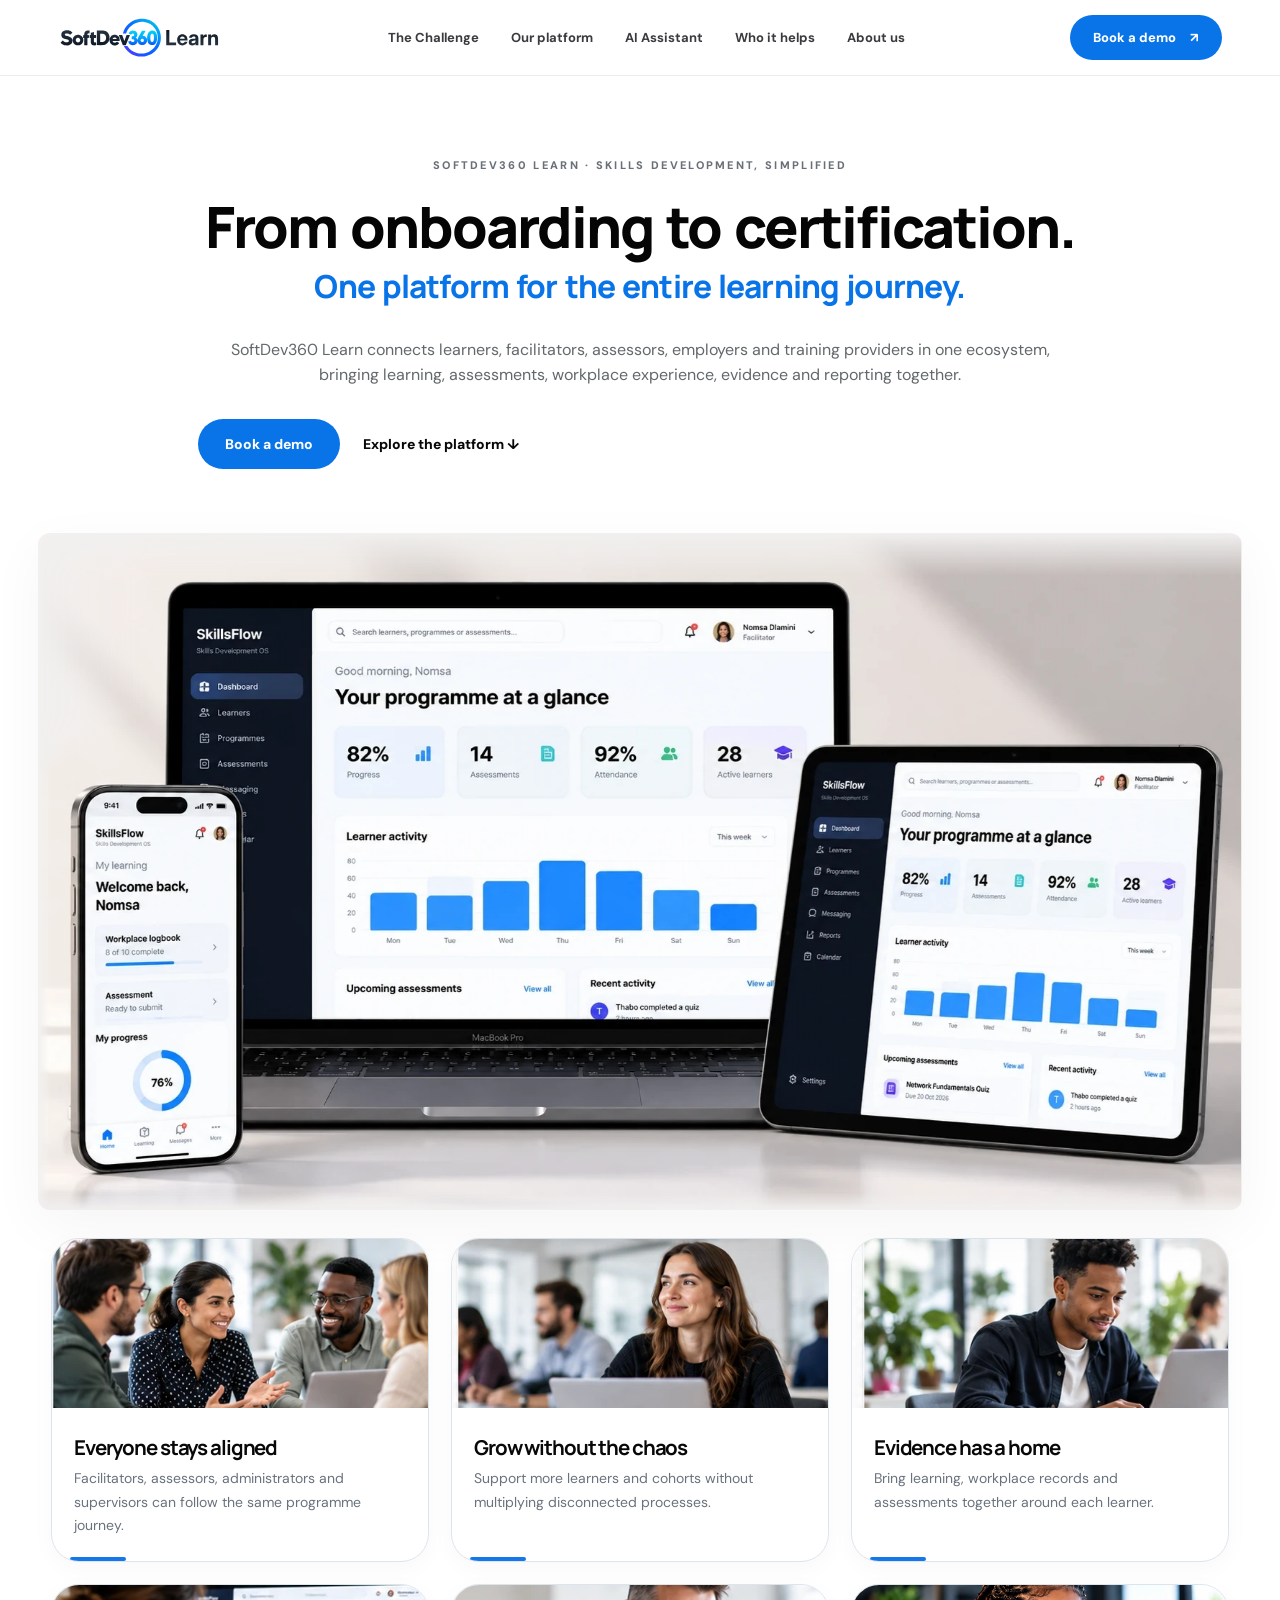
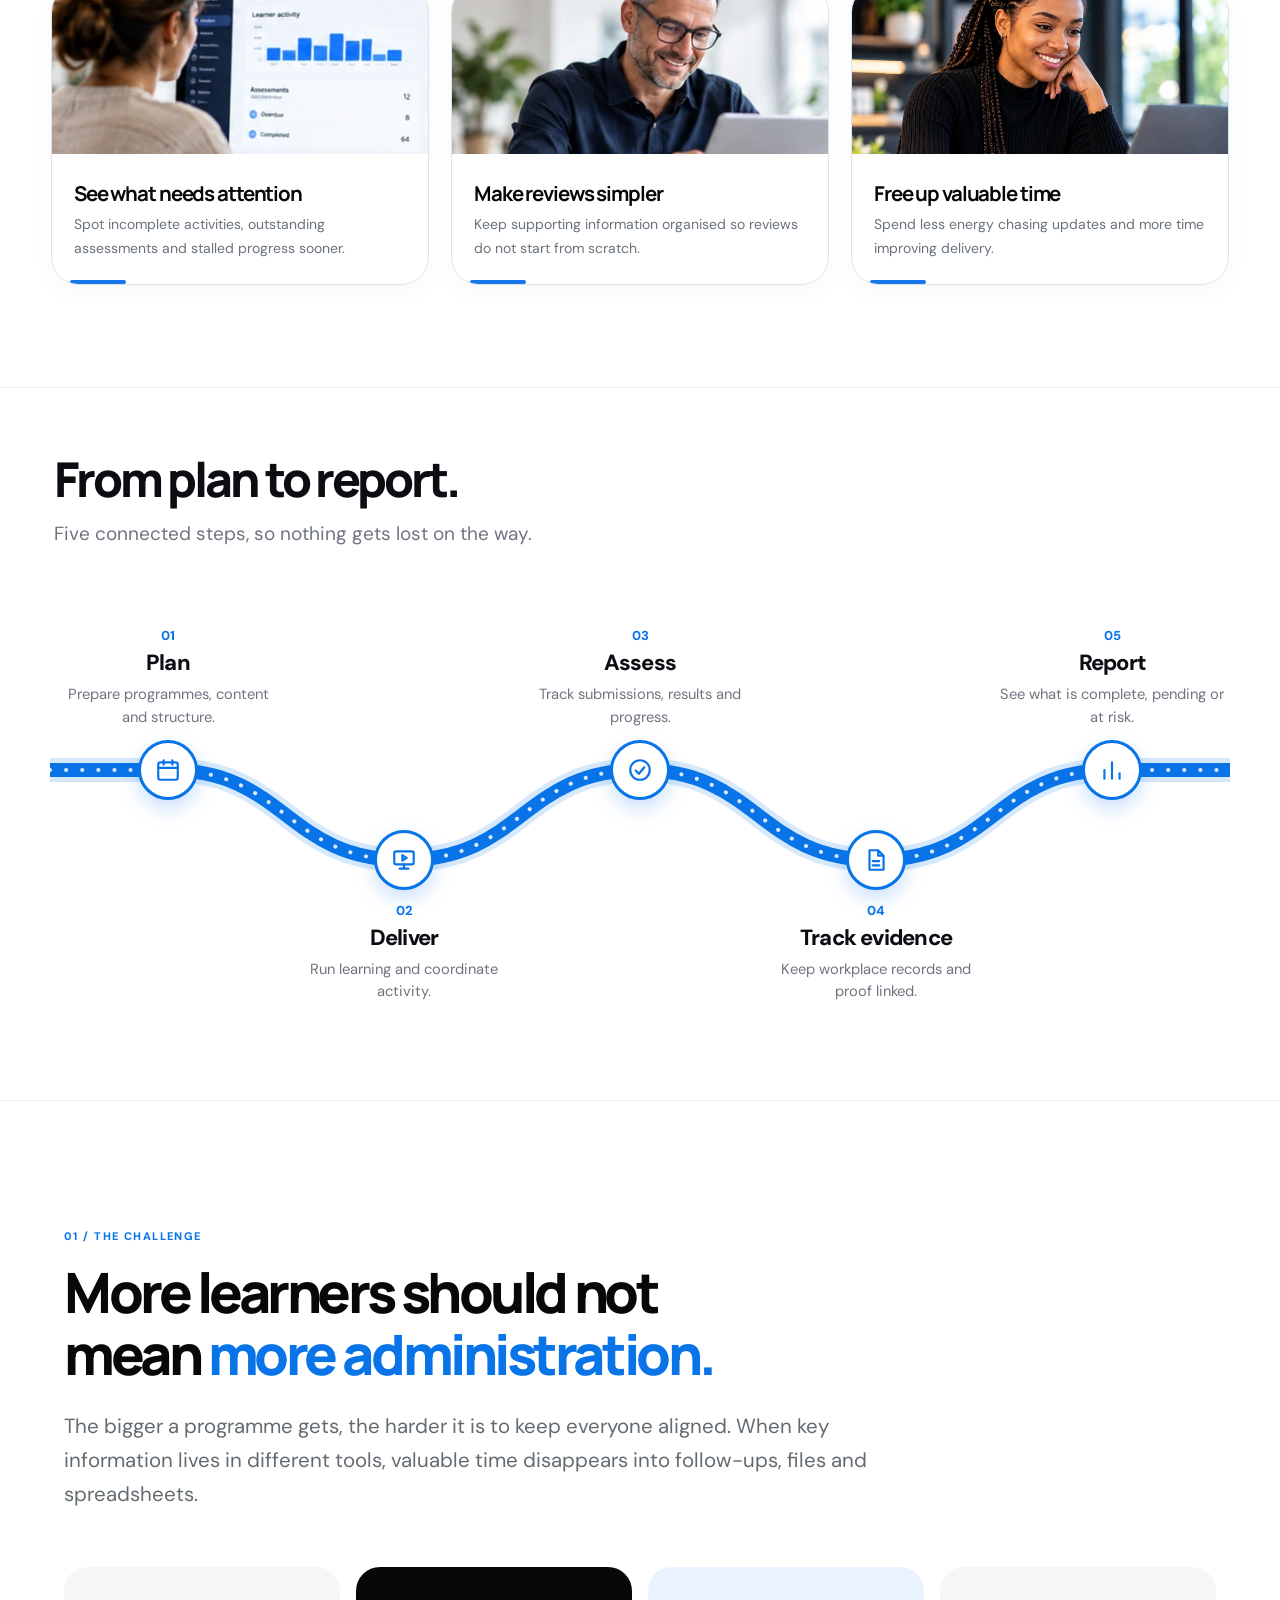
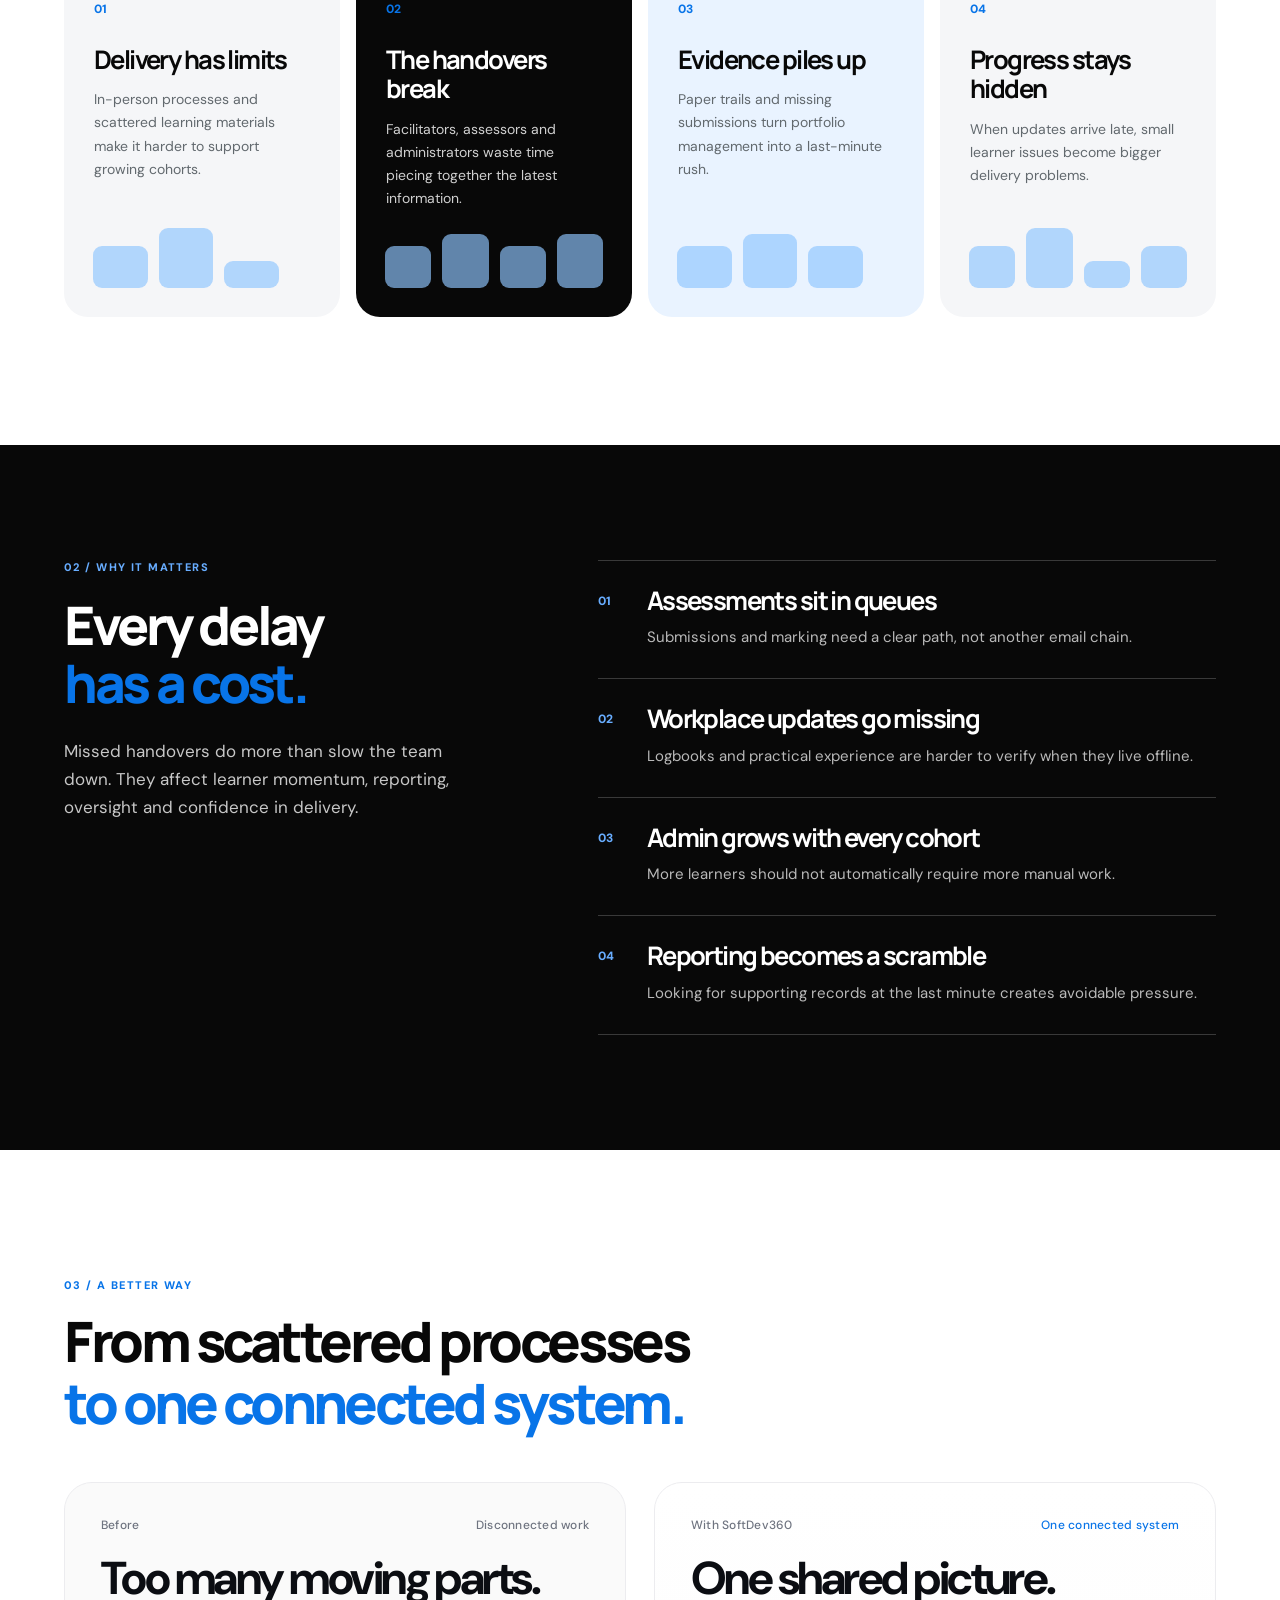
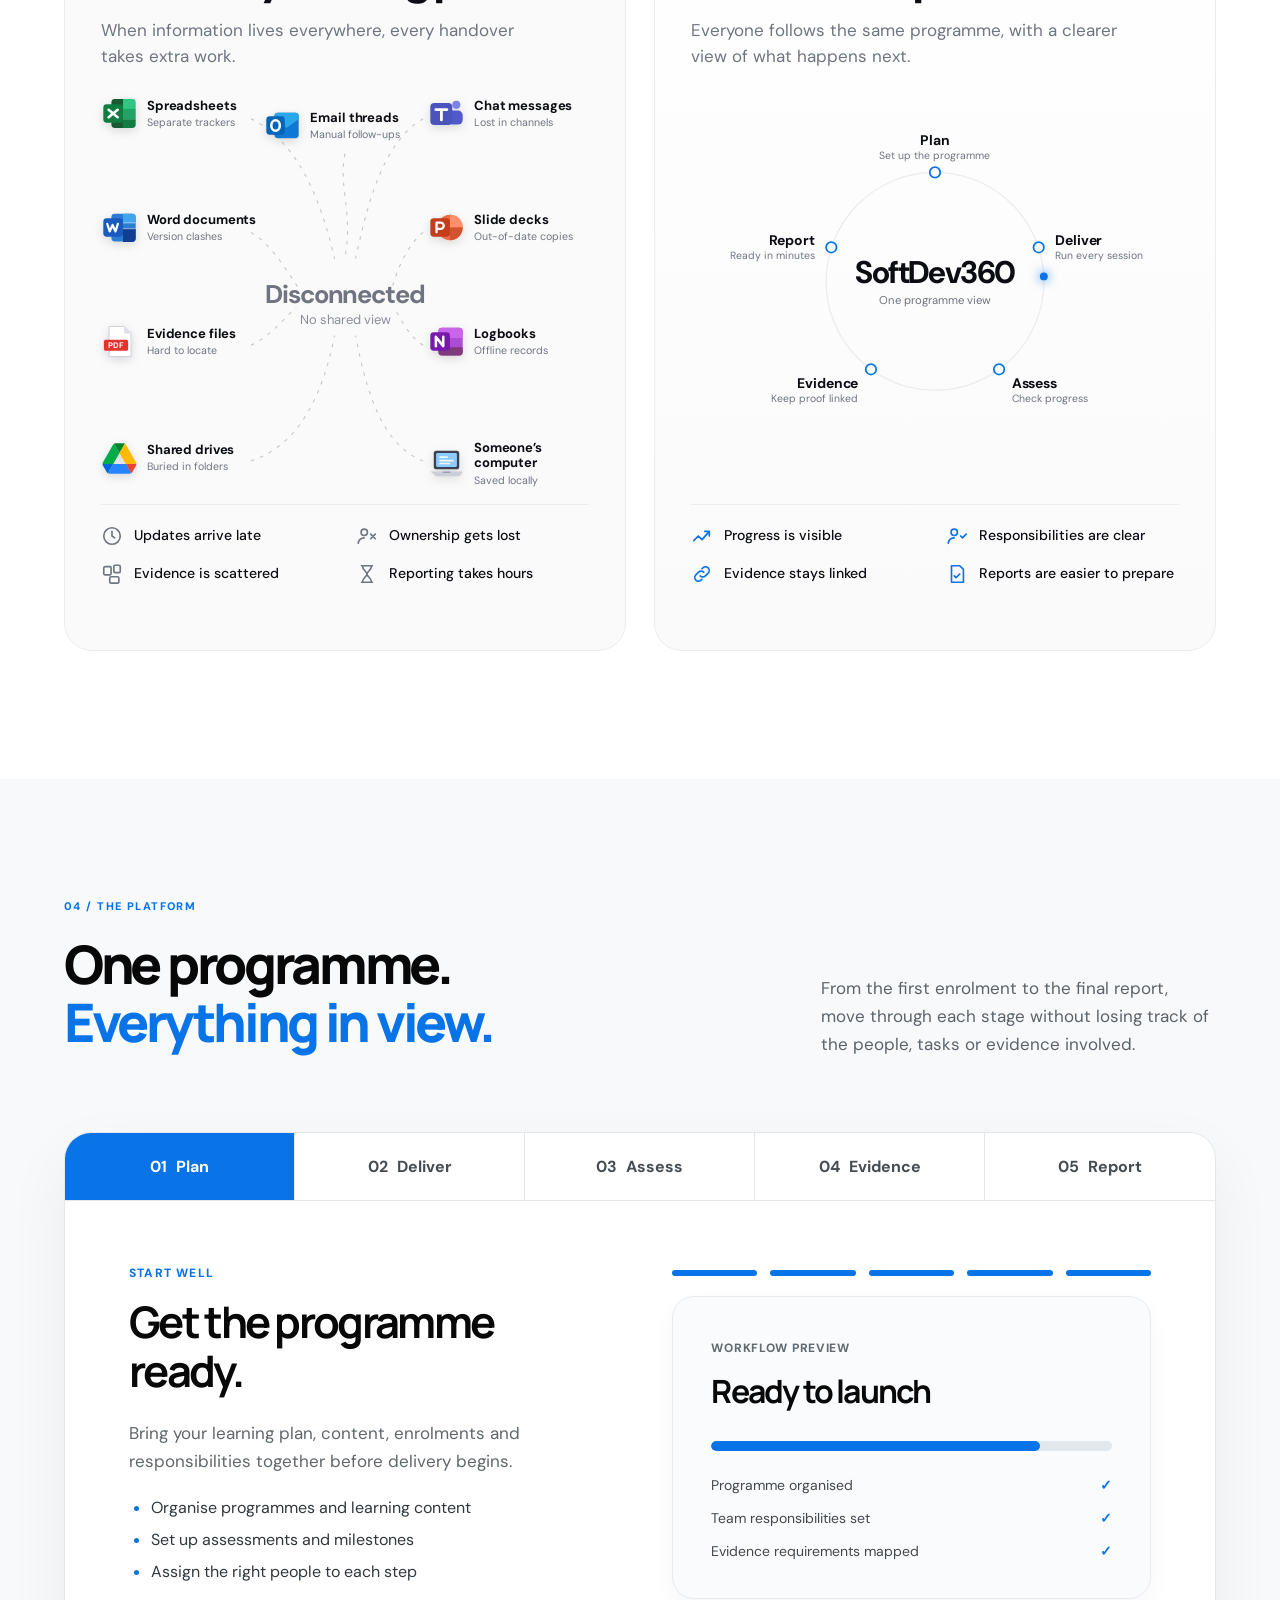
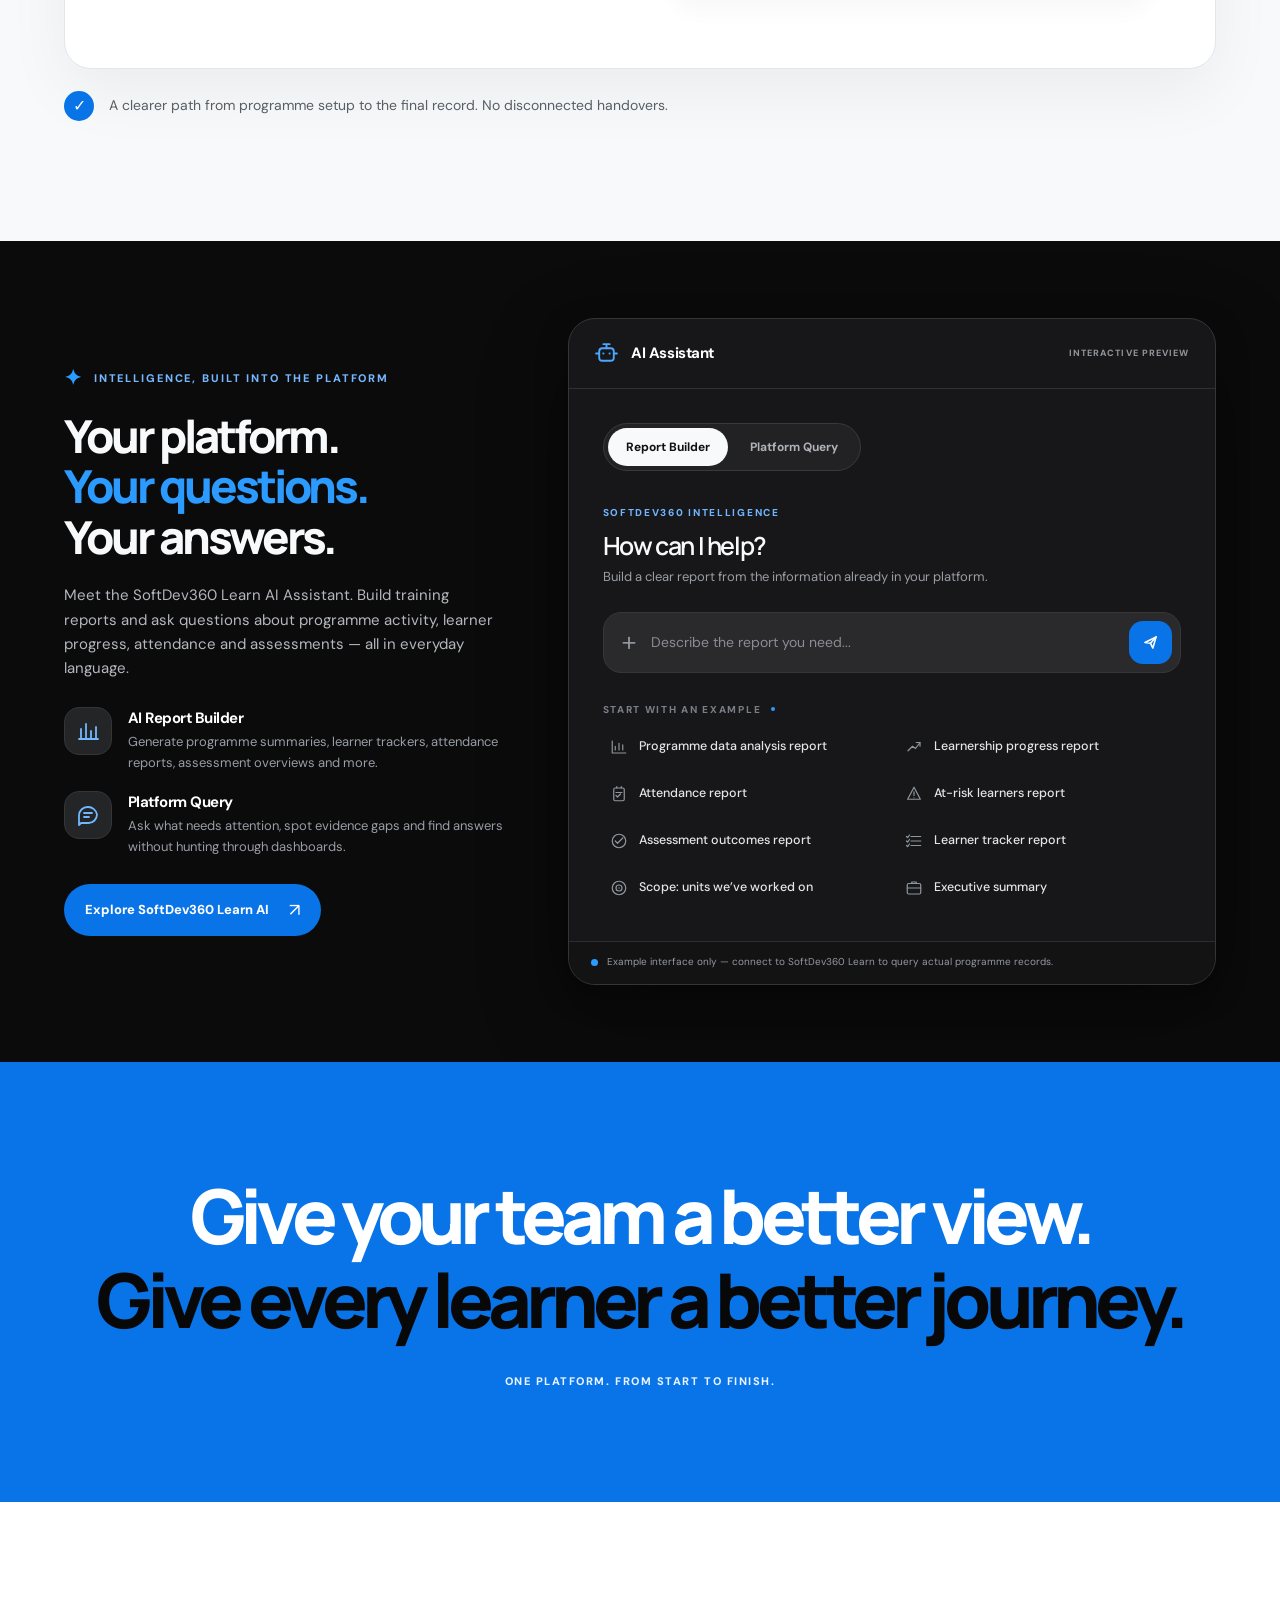
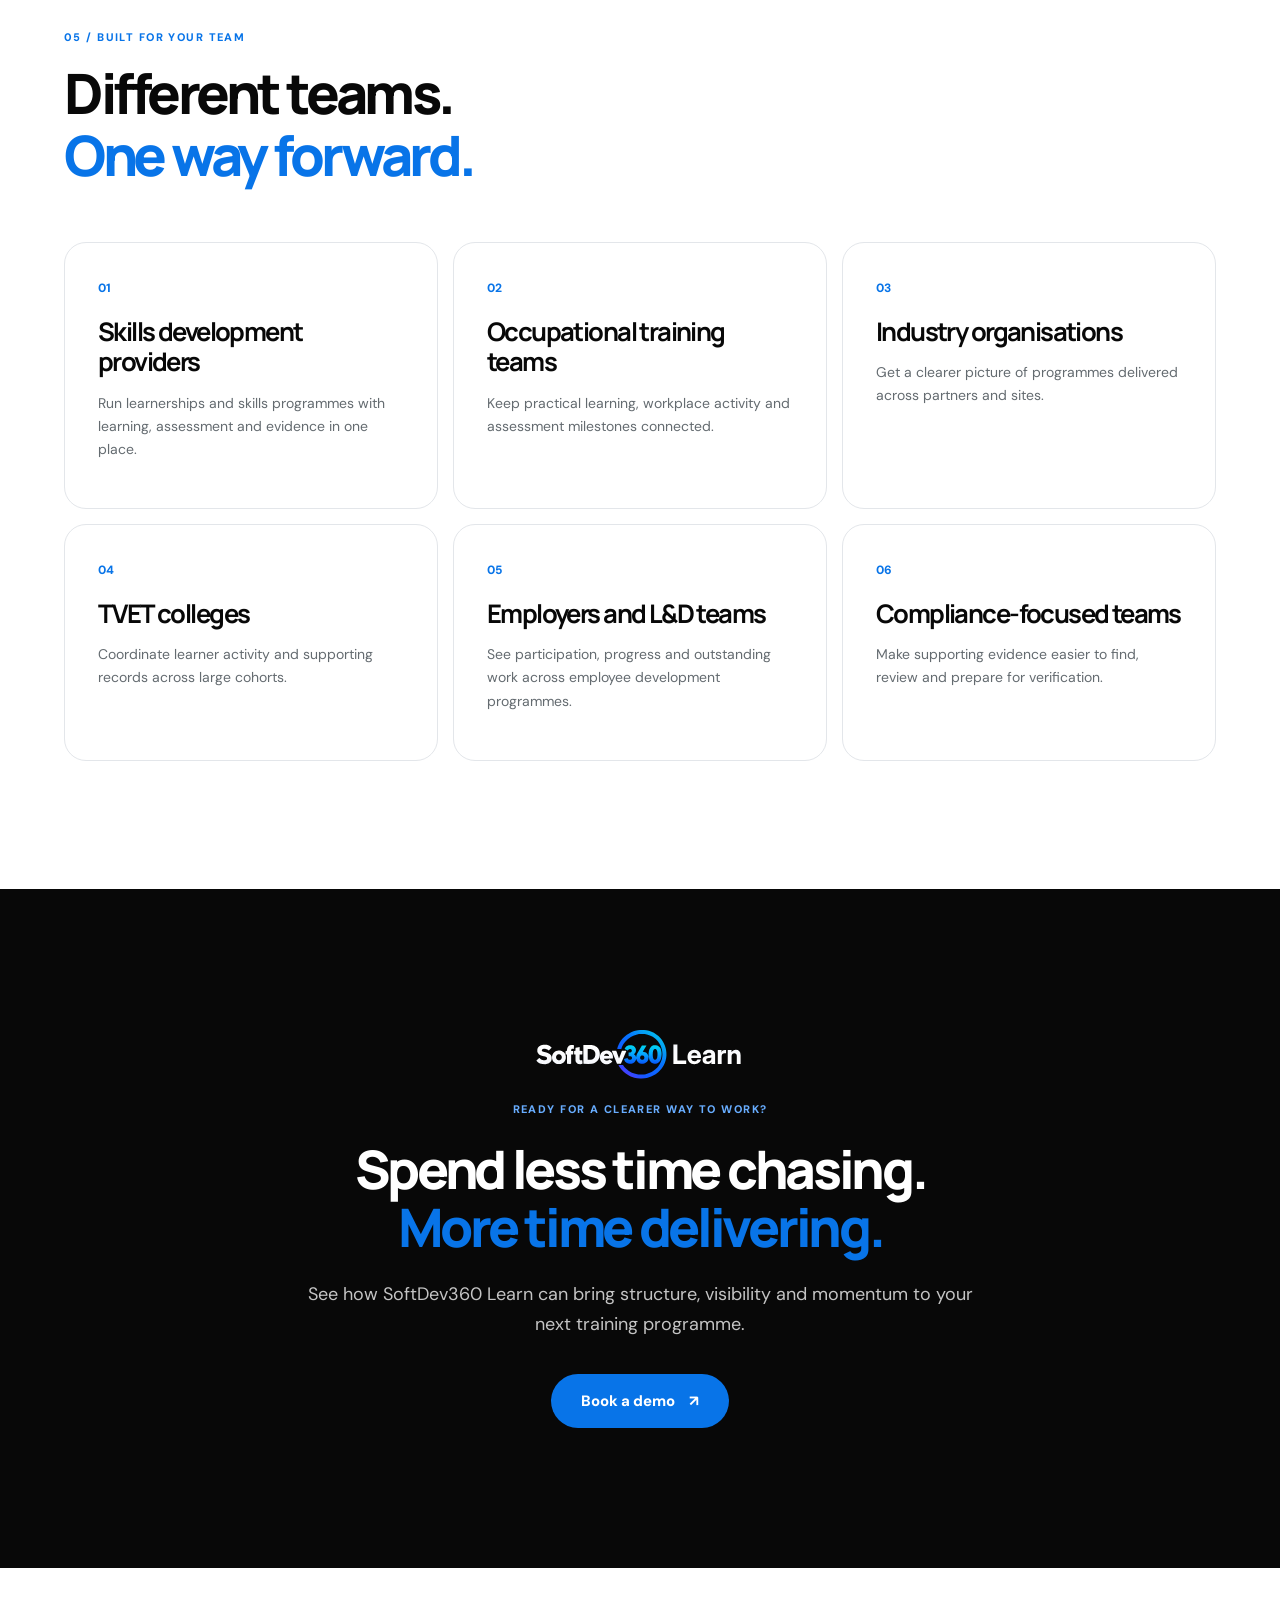
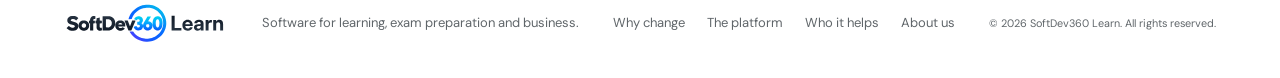
==== index.html @ 5d131e93 "Initial website" ====
<!DOCTYPE html>

<html lang="en">
<head>
<meta charset="utf-8"/>
<meta content="width=device-width,initial-scale=1" name="viewport"/>
<meta content="#ffffff" name="theme-color"/>
<meta content="From onboarding to certification: SoftDev360 Learn connects the entire learning journey, including learning, assessments, workplace experience, evidence and reporting." name="description"/>
<title>SoftDev360 Learn — From onboarding to certification</title>
<link href="https://fonts.googleapis.com" rel="preconnect"/>
<link crossorigin="" href="https://fonts.gstatic.com" rel="preconnect"/>
<link href="https://fonts.googleapis.com/css2?family=DM+Sans:wght@400;500;600;700&amp;family=Manrope:wght@400;500;600;700;800&amp;display=swap" rel="stylesheet"/>
<link href="styles.css" rel="stylesheet"/>
<link as="image" href="assets/skillsflow-devices.webp" rel="preload"/><link href="assets/favicon.svg" rel="icon" type="image/svg+xml"/></head>
<body>
<header class="topbar">
<a aria-label="SoftDev360 Learn home" class="brand brand-logo-link" href="#top"><img alt="SoftDev360 Learn" class="brand-logo-image" decoding="async" height="376" loading="eager" src="assets/softdev360-light.svg" width="1022"/></a>
<nav aria-label="Primary navigation">
<a href="#reality">The Challenge </a><a href="#workflow">Our platform</a><a href="#ai">AI Assistant</a><a href="#ecosystem">Who it helps</a>
<a href="about.html">About us</a></nav>
<a class="nav-cta" href="#demo">Book a demo <span>↗</span></a>
<button aria-expanded="false" aria-label="Open menu" class="menu"><span></span><span></span></button>
</header>
<main id="top">
<section aria-label="SoftDev360 showcase: product introduction and device previews" class="hero"><div class="hero-content"><div class="eyebrow reveal">SOFTDEV360 LEARN · SKILLS DEVELOPMENT, SIMPLIFIED</div><h1 class="reveal"><span class="hero-heading-line hero-heading-first">From onboarding to certification.</span><span class="hero-heading-line hero-heading-second">One platform for the entire learning journey.</span></h1><p class="hero-copy reveal">SoftDev360 Learn connects learners, facilitators, assessors, employers and training providers in one ecosystem, bringing learning, assessments, workplace experience, evidence and reporting together.</p><div class="hero-actions reveal"><a class="button dark" href="#demo">Book a demo</a><a class="text-link" href="#workflow">Explore the platform ↓</a></div></div>
<div aria-label="SoftDev360 on realistic laptop, tablet and smartphone" class="product-stage reveal">
<img alt="SoftDev360 dashboards shown on a MacBook-style laptop, smartphone and tablet, arranged together against a light studio background" decoding="async" fetchpriority="high" height="928" loading="eager" src="assets/skillsflow-devices.webp" width="1648"/>
</div>
</section><section aria-label="Six reasons teams choose SoftDev360" class="outcomes" id="outcomes">
<div class="outcomes-head visually-hidden"><div class="section-label light">06  /  WHAT CHANGES</div><h2>Clarity for the team.<br/><em>Momentum for learners.</em></h2><p class="outcomes-subhead">A smoother way to deliver training, with fewer gaps and a clearer view of what matters.</p></div>
<div class="outcome-grid">
<article class="outcome-card reveal" style="--stagger:0ms"><div class="outcome-media"><img alt="Training team members in discussion around a table" decoding="async" loading="lazy" src="assets/outcomes/outcome-1.webp"/></div><div class="outcome-body"><h3>Everyone stays aligned</h3><p>Facilitators, assessors, administrators and supervisors can follow the same programme journey.</p></div></article>
<article class="outcome-card reveal" style="--stagger:95ms"><div class="outcome-media"><img alt="Professional woman working with a laptop in a collaborative office" decoding="async" loading="lazy" src="assets/outcomes/outcome-2.webp"/></div><div class="outcome-body"><h3>Grow without the chaos</h3><p>Support more learners and cohorts without multiplying disconnected processes.</p></div></article>
<article class="outcome-card reveal" style="--stagger:190ms"><div class="outcome-media"><img alt="Young professional working on a laptop in a bright workspace" decoding="async" loading="lazy" src="assets/outcomes/outcome-3.webp"/></div><div class="outcome-body"><h3>Evidence has a home</h3><p>Bring learning, workplace records and assessments together around each learner.</p></div></article>
<article class="outcome-card reveal" style="--stagger:0ms"><div class="outcome-media"><img alt="Person reviewing a learner activity dashboard on a large screen" decoding="async" loading="lazy" src="assets/outcomes/outcome-4.webp"/></div><div class="outcome-body"><h3>See what needs attention</h3><p>Spot incomplete activities, outstanding assessments and stalled progress sooner.</p></div></article>
<article class="outcome-card reveal" style="--stagger:95ms"><div class="outcome-media"><img alt="Professional reviewing information on a tablet device" decoding="async" loading="lazy" src="assets/outcomes/outcome-5.webp"/></div><div class="outcome-body"><h3>Make reviews simpler</h3><p>Keep supporting information organised so reviews do not start from scratch.</p></div></article>
<article class="outcome-card reveal" style="--stagger:190ms"><div class="outcome-media"><img alt="Smiling professional working with a laptop in a modern office" decoding="async" loading="lazy" src="assets/outcomes/outcome-6.webp"/></div><div class="outcome-body"><h3>Free up valuable time</h3><p>Spend less energy chasing updates and more time improving delivery.</p></div></article>
</div>
</section>
<section aria-labelledby="sfpipe-heading" class="sfpipe-section" id="flow"><div class="sfpipe-intro"><h2 id="sfpipe-heading">From plan to report.</h2><p class="sfpipe-lede">Five connected steps, so nothing gets lost on the way.</p><p aria-hidden="true" class="sfpipe-mobile-hint">Swipe across to see all five steps  →</p></div><div aria-label="Five-stage connected SoftDev360 workflow. Scroll horizontally to view all steps on narrow screens." class="sfpipe-scroll" role="region" tabindex="0"><div class="sfpipe-track"><svg aria-hidden="true" class="sfpipe-pipe" preserveaspectratio="none" viewbox="0 0 1000 460"><path class="sfpipe-edge" d="M0 185H100C200 185 200 275 300 275C400 275 400 185 500 185C600 185 600 275 700 275C800 275 800 185 900 185H1000"></path><path class="sfpipe-base" d="M0 185H100C200 185 200 275 300 275C400 275 400 185 500 185C600 185 600 275 700 275C800 275 800 185 900 185H1000"></path><path class="sfpipe-flow" d="M0 185H100C200 185 200 275 300 275C400 275 400 185 500 185C600 185 600 275 700 275C800 275 800 185 900 185H1000"></path></svg><div class="sfpipe-st up" style="--x:10%;--d:.4s"><div aria-hidden="true" class="sfpipe-pn"><svg fill="none" stroke="currentColor" stroke-linecap="round" stroke-linejoin="round" stroke-width="2" viewbox="0 0 24 24"><rect height="16" rx="2" width="18" x="3" y="5"></rect><path d="M3 10h18M8 3v4M16 3v4"></path></svg></div><div class="sfpipe-tx"><small>01</small><b>Plan</b><p>Prepare programmes, content and structure.</p></div></div><div class="sfpipe-st down" style="--x:30%;--d:.85s"><div aria-hidden="true" class="sfpipe-pn"><svg fill="none" stroke="currentColor" stroke-linecap="round" stroke-linejoin="round" stroke-width="2" viewbox="0 0 24 24"><rect height="12" rx="2" width="18" x="3" y="4"></rect><path d="M12 16v4M8 20h8M10.5 7.5l4 2.5-4 2.5z"></path></svg></div><div class="sfpipe-tx"><small>02</small><b>Deliver</b><p>Run learning and coordinate activity.</p></div></div><div class="sfpipe-st up" style="--x:50%;--d:1.2s"><div aria-hidden="true" class="sfpipe-pn"><svg fill="none" stroke="currentColor" stroke-linecap="round" stroke-linejoin="round" stroke-width="2" viewbox="0 0 24 24"><circle cx="12" cy="12" r="9"></circle><path d="M8 12.5l3 3 5-6"></path></svg></div><div class="sfpipe-tx"><small>03</small><b>Assess</b><p>Track submissions, results and progress.</p></div></div><div class="sfpipe-st down" style="--x:70%;--d:1.65s"><div aria-hidden="true" class="sfpipe-pn"><svg fill="none" stroke="currentColor" stroke-linecap="round" stroke-linejoin="round" stroke-width="2" viewbox="0 0 24 24"><path d="M6 3h8l5 5v13H6zM14 3v5h5M9 13h6M9 17h6"></path></svg></div><div class="sfpipe-tx"><small>04</small><b>Track evidence</b><p>Keep workplace records and proof linked.</p></div></div><div class="sfpipe-st up" style="--x:90%;--d:2.1s"><div aria-hidden="true" class="sfpipe-pn"><svg fill="none" stroke="currentColor" stroke-linecap="round" stroke-linejoin="round" stroke-width="2" viewbox="0 0 24 24"><path d="M5 20v-8M12 20V5M19 20v-5"></path></svg></div><div class="sfpipe-tx"><small>05</small><b>Report</b><p>See what is complete, pending or at risk.</p></div></div></div></div></section>
<section class="section intro" id="reality">
<div class="section-label reveal">01  /  THE CHALLENGE</div>
<h2 class="display reveal">More learners should not mean <em>more administration.</em></h2>
<p class="lead reveal">The bigger a programme gets, the harder it is to keep everyone aligned. When key information lives in different tools, valuable time disappears into follow-ups, files and spreadsheets.</p>
<div class="problem-grid">
<article class="problem-card reveal"><span>01</span><h3>Delivery has limits</h3><p>In-person processes and scattered learning materials make it harder to support growing cohorts.</p><div class="line-art scale-art"><i></i><i></i><i></i></div></article>
<article class="problem-card dark-card reveal"><span>02</span><h3>The handovers break</h3><p>Facilitators, assessors and administrators waste time piecing together the latest information.</p><div class="nodes"><i></i><i></i><i></i><i></i></div></article>
<article class="problem-card accent-card reveal"><span>03</span><h3>Evidence piles up</h3><p>Paper trails and missing submissions turn portfolio management into a last-minute rush.</p><div class="paper-stack"><i></i><i></i><i></i></div></article>
<article class="problem-card reveal"><span>04</span><h3>Progress stays hidden</h3><p>When updates arrive late, small learner issues become bigger delivery problems.</p><div class="line-art bars-art"><i></i><i></i><i></i><i></i></div></article>
</div>
</section>
<section class="cost-section">
<div class="cost-copy reveal"><div class="section-label light">02  /  WHY IT MATTERS</div><h2>Every delay<br/><em>has a cost.</em></h2><p>Missed handovers do more than slow the team down. They affect learner momentum, reporting, oversight and confidence in delivery.</p></div>
<div class="cost-list">
<div class="cost-row reveal"><span>01</span><h3>Assessments sit in queues</h3><p>Submissions and marking need a clear path, not another email chain.</p></div>
<div class="cost-row reveal"><span>02</span><h3>Workplace updates go missing</h3><p>Logbooks and practical experience are harder to verify when they live offline.</p></div>
<div class="cost-row reveal"><span>03</span><h3>Admin grows with every cohort</h3><p>More learners should not automatically require more manual work.</p></div>
<div class="cost-row reveal"><span>04</span><h3>Reporting becomes a scramble</h3><p>Looking for supporting records at the last minute creates avoidable pressure.</p></div>
</div>
</section>
<section class="section shift">
<div class="section-label reveal">03  /  A BETTER WAY</div>
<h2 class="display reveal">From scattered processes<br/><em>to one connected system.</em></h2>
<div aria-label="Before and after SoftDev360: disconnected tools versus a connected programme" class="sfba-wrap reveal"><article aria-labelledby="sfba-h-before" class="sfba-panel sfba-before">
<div class="sfba-tag"><span>Before</span><span>Disconnected work</span></div>
<h2 id="sfba-h-before">Too many moving parts.</h2>
<p class="sfba-lede">When information lives everywhere, every handover takes extra work.</p>
<div aria-hidden="true" class="sfba-stage">
<svg preserveaspectratio="none" viewbox="0 0 700 574">
<path class="sfba-gap" d="M215 34C290 70 320 170 335 235"></path>
<path class="sfba-gap" d="M350 84C340 130 362 170 350 232"></path>
<path class="sfba-gap" d="M462 34C400 70 380 170 365 235"></path>
<path class="sfba-gap" d="M215 197C245 215 265 250 282 275"></path>
<path class="sfba-gap" d="M462 197C440 215 425 250 418 275"></path>
<path class="sfba-gap" d="M215 359C245 345 262 320 280 305"></path>
<path class="sfba-gap" d="M462 359C440 345 430 320 420 305"></path>
<path class="sfba-gap" d="M215 525C290 500 320 420 335 345"></path>
<path class="sfba-gap" d="M462 525C400 500 380 420 365 345"></path>
</svg>
<div class="sfba-lost"><b>Disconnected</b><small>No shared view</small></div>
<div class="sfba-node sfba-n1"><svg viewbox="0 0 32 32"><path d="M12 3.5h7v25h-7a3 3 0 0 1-3-3v-19a3 3 0 0 1 3-3z" fill="#185A30"></path><path d="M19 3.5h8a3 3 0 0 1 3 3V12H19z" fill="#33C481"></path><rect fill="#21A366" height="9" width="11" x="19" y="12"></rect><path d="M19 21h11v4.5a3 3 0 0 1-3 3h-8z" fill="#107C41"></path><rect fill="#107C41" height="16" rx="3" width="17" x="2" y="8"></rect><path d="M6.6 12.8l7.8 6.4M14.4 12.8l-7.8 6.4" stroke="#fff" stroke-linecap="round" stroke-width="2.3"></path></svg><div><b>Spreadsheets</b><small>Separate trackers</small></div></div>
<div class="sfba-node sfba-n2"><svg viewbox="0 0 32 32"><rect fill="#0F78D4" height="22" rx="3" width="21" x="9" y="5"></rect><path d="M9 8a3 3 0 0 1 3-3h15a3 3 0 0 1 3 3v2.5L19.5 18 9 10.5z" fill="#28A8EA"></path><rect fill="#0364B8" height="16" rx="3" width="16" x="2" y="8"></rect><ellipse cx="10" cy="16" fill="none" rx="3.7" ry="4.6" stroke="#fff" stroke-width="2.2"></ellipse></svg><div><b>Email threads</b><small>Manual follow-ups</small></div></div>
<div class="sfba-node sfba-n3"><svg viewbox="0 0 32 32"><circle cx="24.5" cy="8.5" fill="#7B83EB" r="3.5"></circle><rect fill="#5059C9" height="12" rx="4" width="13" x="17" y="13.5"></rect><rect fill="#4B53BC" height="19" rx="3.5" width="19" x="2" y="7"></rect><path d="M6.8 12.6h9.6M11.6 12.6v9" stroke="#fff" stroke-linecap="round" stroke-width="2.4"></path></svg><div><b>Chat messages</b><small>Lost in channels</small></div></div>
<div class="sfba-node sfba-n4"><svg viewbox="0 0 32 32"><rect fill="#2B7CD3" height="24" rx="3" width="21" x="9" y="4"></rect><path d="M19 4h8a3 3 0 0 1 3 3v5H19z" fill="#41A5EE"></path><path d="M19 17h11v8.5a3 3 0 0 1-3 3h-8z" fill="#103F91"></path><path d="M19 12h11M19 17h11" stroke="#fff" stroke-opacity=".4" stroke-width="1.2"></path><rect fill="#185ABD" height="16" rx="3" width="17" x="2" y="8"></rect><path d="M5.4 12.8l2.1 6.6 2.5-5.6 2.5 5.6 2.1-6.6" fill="none" stroke="#fff" stroke-linecap="round" stroke-linejoin="round" stroke-width="1.9"></path></svg><div><b>Word documents</b><small>Version clashes</small></div></div>
<div class="sfba-node sfba-n5"><svg viewbox="0 0 32 32"><circle cx="19" cy="16" fill="#ED6C47" r="11"></circle><path d="M19 5a11 11 0 0 1 11 11H19z" fill="#FF8F6B"></path><path d="M19 16h11a11 11 0 0 1-11 11z" fill="#D35230"></path><rect fill="#C43E1C" height="16" rx="3" width="17" x="2" y="8"></rect><path d="M7.4 20.2v-8.4h3.5a2.7 2.7 0 0 1 0 5.4H7.4" fill="none" stroke="#fff" stroke-linecap="round" stroke-linejoin="round" stroke-width="2"></path></svg><div><b>Slide decks</b><small>Out-of-date copies</small></div></div>
<div class="sfba-node sfba-n6"><svg viewbox="0 0 32 32"><path d="M7 3h13l6 6v20H7z" fill="#fff" stroke="#C9CED6" stroke-linejoin="round" stroke-width=".8"></path><path d="M20 3v6h6z" fill="#DDE1E7"></path><rect fill="#E5322D" height="9.5" rx="1.6" width="21" x="2.5" y="14.5"></rect><text fill="#fff" font-family="Arial,sans-serif" font-size="7" font-weight="700" text-anchor="middle" x="13" y="21.5">PDF</text></svg><div><b>Evidence files</b><small>Hard to locate</small></div></div>
<div class="sfba-node sfba-n7"><svg viewbox="0 0 32 32"><rect fill="#AE4BD5" height="24" rx="3" width="21" x="9" y="4"></rect><path d="M9 7a3 3 0 0 1 3-3h15a3 3 0 0 1 3 3v6H9z" fill="#CA64EA"></path><path d="M9 21h21v4a3 3 0 0 1-3 3H12a3 3 0 0 1-3-3z" fill="#80397B"></path><rect fill="#7719AA" height="16" rx="3" width="17" x="2" y="8"></rect><path d="M6.8 20v-8l6.4 8v-8" fill="none" stroke="#fff" stroke-linecap="round" stroke-linejoin="round" stroke-width="2.2"></path></svg><div><b>Logbooks</b><small>Offline records</small></div></div>
<div class="sfba-node sfba-n8"><svg viewbox="-4 -8 95.3 94"><path d="m6.6 66.85 3.85 6.65c.8 1.4 1.95 2.5 3.3 3.3l13.75-23.8h-27.5c0 1.55.4 3.1 1.2 4.5z" fill="#0066da"></path><path d="m43.65 25-13.75-23.8c-1.35.8-2.5 1.9-3.3 3.3l-25.4 44a9.06 9.06 0 0 0-1.2 4.5h27.5z" fill="#00ac47"></path><path d="m73.55 76.8c1.35-.8 2.5-1.9 3.3-3.3l1.6-2.75 7.65-13.25c.8-1.4 1.2-2.95 1.2-4.5h-27.5l5.85 11.5z" fill="#ea4335"></path><path d="m43.65 25 13.75-23.8c-1.35-.8-2.9-1.2-4.5-1.2h-18.5c-1.6 0-3.15.45-4.5 1.2z" fill="#00832d"></path><path d="m59.8 53h-32.3l-13.75 23.8c1.35.8 2.9 1.2 4.5 1.2h50.8c1.6 0 3.15-.45 4.5-1.2z" fill="#2684fc"></path><path d="m73.4 26.5-12.7-22c-.8-1.4-1.95-2.5-3.3-3.3l-13.75 23.8 16.15 28h27.45c0-1.55-.4-3.1-1.2-4.5z" fill="#ffba00"></path></svg><div><b>Shared drives</b><small>Buried in folders</small></div></div>
<div class="sfba-node sfba-n9"><svg viewbox="0 0 32 32"><rect fill="#3A4252" height="16" rx="2.2" width="22" x="5" y="5"></rect><rect fill="#8FCBFF" height="12" rx="1.2" width="18" x="7" y="7"></rect><path d="M10.5 10.5h6M10.5 13.5h11M10.5 16h8" stroke="#fff" stroke-linecap="round" stroke-opacity=".85" stroke-width="1.5"></path><path d="M2 23h28l-1.6 2.8a2.2 2.2 0 0 1-1.9 1.2h-19a2.2 2.2 0 0 1-1.9-1.2z" fill="#C9CED8"></path><rect fill="#9AA1AE" height="1.3" rx=".65" width="7" x="12.5" y="23"></rect></svg><div><b>Someone’s computer</b><small>Saved locally</small></div></div>
</div>
<ul class="sfba-list">
<li class="sfba-list-item" style="--i:0"><i><svg fill="none" stroke="currentColor" stroke-linecap="round" stroke-linejoin="round" stroke-width="1.8" viewbox="0 0 24 24"><circle cx="12" cy="12" r="9"></circle><path d="M12 7v5l3 2"></path></svg></i><span>Updates arrive late</span></li>
<li class="sfba-list-item" style="--i:1"><i><svg fill="none" stroke="currentColor" stroke-linecap="round" stroke-linejoin="round" stroke-width="1.8" viewbox="0 0 24 24"><circle cx="9" cy="8" r="3.5"></circle><path d="M2.5 20c0-3.5 3-6 6.5-6M16 10l5 5M21 10l-5 5"></path></svg></i><span>Ownership gets lost</span></li>
<li class="sfba-list-item" style="--i:2"><i><svg fill="none" stroke="currentColor" stroke-linecap="round" stroke-linejoin="round" stroke-width="1.8" viewbox="0 0 24 24"><rect height="9" rx="1.5" width="8" x="3" y="4"></rect><rect height="8" rx="1.5" width="7" x="14" y="2.5"></rect><rect height="7" rx="1.5" width="10" x="9.5" y="15"></rect></svg></i><span>Evidence is scattered</span></li>
<li class="sfba-list-item" style="--i:3"><i><svg fill="none" stroke="currentColor" stroke-linecap="round" stroke-linejoin="round" stroke-width="1.8" viewbox="0 0 24 24"><path d="M6 3h12M6 21h12M7 3c0 5 5 6 5 9s-5 4-5 9M17 3c0 5-5 6-5 9s5 4 5 9"></path></svg></i><span>Reporting takes hours</span></li>
</ul>
</article><article aria-labelledby="sfba-h-after" class="sfba-panel sfba-after" id="sfba-after-panel">
<div class="sfba-tag"><span>With SoftDev360</span><span>One connected system</span></div>
<h2 id="sfba-h-after">One shared picture.</h2>
<p class="sfba-lede">Everyone follows the same programme, with a clearer view of what happens next.</p>
<div class="sfba-stage">
<svg aria-label="Plan, Deliver, Assess, Evidence and Report form one cycle around a single SoftDev360 programme view" role="img" viewbox="0 0 560 370">
<path class="sfba-ring" d="M280 75A125 125 0 0 1 280 325A125 125 0 0 1 280 75" id="sfba-orbit" pathlength="1"></path>
<g class="sfba-core"><text class="sfba-brand" text-anchor="middle" x="280" y="202">SoftDev360</text><text class="sfba-sub" text-anchor="middle" x="280" y="226">One programme view</text></g>
<circle class="sfba-nd" cx="280" cy="75" r="6" style="transition-delay:.9s"></circle>
<g class="sfba-lb" style="transition-delay:1s"><text class="sfba-n" text-anchor="middle" x="280" y="44">Plan</text><text class="sfba-d" text-anchor="middle" x="280" y="60">Set up the programme</text></g>
<circle class="sfba-nd" cx="399" cy="161" r="6" style="transition-delay:1.05s"></circle>
<g class="sfba-lb" style="transition-delay:1.15s"><text class="sfba-n" x="418" y="158">Deliver</text><text class="sfba-d" x="418" y="175">Run every session</text></g>
<circle class="sfba-nd" cx="353.5" cy="301" r="6" style="transition-delay:1.2s"></circle>
<g class="sfba-lb" style="transition-delay:1.3s"><text class="sfba-n" x="368" y="322">Assess</text><text class="sfba-d" x="368" y="339">Check progress</text></g>
<circle class="sfba-nd" cx="206.5" cy="301" r="6" style="transition-delay:1.35s"></circle>
<g class="sfba-lb" style="transition-delay:1.45s"><text class="sfba-n" text-anchor="end" x="192" y="322">Evidence</text><text class="sfba-d" text-anchor="end" x="192" y="339">Keep proof linked</text></g>
<circle class="sfba-nd" cx="161" cy="161" r="6" style="transition-delay:1.5s"></circle>
<g class="sfba-lb" style="transition-delay:1.6s"><text class="sfba-n" text-anchor="end" x="142" y="158">Report</text><text class="sfba-d" text-anchor="end" x="142" y="175">Ready in minutes</text></g>
<circle class="sfba-orb" r="4.5"><animatemotion dur="14s" repeatcount="indefinite"><mpath href="#sfba-orbit"></mpath></animatemotion></circle>
</svg>
</div>
<ul class="sfba-list">
<li class="sfba-list-item"><i><svg fill="none" stroke="currentColor" stroke-linecap="round" stroke-linejoin="round" stroke-width="1.8" viewbox="0 0 24 24"><path d="M3 17l5-5 4 4 8-9M15 7h5v5"></path></svg></i><span>Progress is visible</span></li>
<li class="sfba-list-item"><i><svg fill="none" stroke="currentColor" stroke-linecap="round" stroke-linejoin="round" stroke-width="1.8" viewbox="0 0 24 24"><circle cx="9" cy="8" r="3.5"></circle><path d="M2.5 20c0-3.5 3-6 6.5-6M16 12l2 2 4-4"></path></svg></i><span>Responsibilities are clear</span></li>
<li class="sfba-list-item"><i><svg fill="none" stroke="currentColor" stroke-linecap="round" stroke-linejoin="round" stroke-width="1.8" viewbox="0 0 24 24"><path d="M10 14a4 4 0 0 0 5.7 0l3-3a4 4 0 0 0-5.7-5.7l-1 1M14 10a4 4 0 0 0-5.7 0l-3 3a4 4 0 0 0 5.7 5.7l1-1"></path></svg></i><span>Evidence stays linked</span></li>
<li class="sfba-list-item"><i><svg fill="none" stroke="currentColor" stroke-linecap="round" stroke-linejoin="round" stroke-width="1.8" viewbox="0 0 24 24"><path d="M6 3h9l4 4v14H6zM9 14l2 2 4-4"></path></svg></i><span>Reports are easier to prepare</span></li>
</ul>
</article></div></section>
<section class="workflow" id="workflow">
<div class="workflow-head reveal"><div><div class="section-label light">04  /  THE PLATFORM</div><h2>One programme.<br/><em>Everything in view.</em></h2></div><p>From the first enrolment to the final report, move through each stage without losing track of the people, tasks or evidence involved.</p></div>
<div class="workflow-shell reveal">
<div aria-label="Programme lifecycle" class="workflow-tabs" role="tablist">
<button aria-selected="true" class="active" data-step="0" role="tab" type="button"><b>01</b><span>Plan</span></button><button aria-selected="false" data-step="1" role="tab" type="button"><b>02</b><span>Deliver</span></button><button aria-selected="false" data-step="2" role="tab" type="button"><b>03</b><span>Assess</span></button><button aria-selected="false" data-step="3" role="tab" type="button"><b>04</b><span>Evidence</span></button><button aria-selected="false" data-step="4" role="tab" type="button"><b>05</b><span>Report</span></button>
</div>
<div class="workflow-panel">
<div class="stage-copy"><small id="stage-kicker">START WELL</small><h3 id="stage-title">Get the programme ready.</h3><p id="stage-text">Bring your learning plan, content, enrolments and responsibilities together before delivery begins.</p><ul id="stage-list"><li>Organise programmes and learning content</li><li>Set up assessments and milestones</li><li>Assign the right people to each step</li></ul></div>
<div class="stage-visual"><div class="thread"><span></span><span></span><span></span><span></span><span></span></div><div class="visual-card"><small>WORKFLOW PREVIEW</small><h4 id="visual-title">Ready to launch</h4><div class="progress"><i></i></div><div class="checks"><span>Programme organised <b>✓</b></span><span>Team responsibilities set <b>✓</b></span><span>Evidence requirements mapped <b>✓</b></span></div></div></div>
</div>
</div>
<div class="golden-note reveal"><span>✓</span><p>A clearer path from programme setup to the final record. No disconnected handovers.</p></div>
</section>
<section aria-labelledby="sfai-heading" class="sfai-section" id="ai">
<div class="sfai-container">
<div class="sfai-copy reveal">
<span class="sfai-eyebrow"><span aria-hidden="true" class="sfai-spark">✦</span> INTELLIGENCE, BUILT INTO THE PLATFORM</span>
<h2 id="sfai-heading">Your platform.<br/><em>Your questions.</em><br/>Your answers.</h2>
<p class="sfai-description">Meet the SoftDev360 Learn AI Assistant. Build training reports and ask questions about programme activity, learner progress, attendance and assessments — all in everyday language.</p>
<div class="sfai-highlights">
<div class="sfai-highlight">
<span aria-hidden="true" class="sfai-highlight-icon"><svg fill="none" stroke="currentColor" stroke-linecap="round" stroke-linejoin="round" stroke-width="1.8" viewbox="0 0 24 24"><path d="M5 20V10M10 20V5M15 20v-8M20 20V8"></path><path d="M3 20h19"></path></svg></span>
<div><strong>AI Report Builder</strong><p>Generate programme summaries, learner trackers, attendance reports, assessment overviews and more.</p></div>
</div>
<div class="sfai-highlight">
<span aria-hidden="true" class="sfai-highlight-icon"><svg fill="none" stroke="currentColor" stroke-linecap="round" stroke-linejoin="round" stroke-width="1.8" viewbox="0 0 24 24"><path d="M8 10h8M8 14h5"></path><path d="M21 11.5a8.5 8.5 0 0 1-8.5 8.5H5l-2 2v-9.5a8.5 8.5 0 0 1 8.5-8.5H12A9 9 0 0 1 21 11.5Z"></path></svg></span>
<div><strong>Platform Query</strong><p>Ask what needs attention, spot evidence gaps and find answers without hunting through dashboards.</p></div>
</div>
</div>
<a class="sfai-cta" href="#demo">Explore SoftDev360 Learn AI <span aria-hidden="true">↗</span></a>
</div>
<div aria-label="Interactive preview of the SoftDev360 AI Assistant" class="sfai-demo reveal">
<div class="sfai-demo-header">
<div class="sfai-demo-brand"><svg aria-hidden="true" fill="none" stroke="currentColor" stroke-linecap="round" stroke-linejoin="round" stroke-width="1.8" viewbox="0 0 24 24"><rect height="12" rx="3" width="14" x="5" y="7"></rect><path d="M12 3v4M9 3h6M2 12h3M19 12h3"></path><circle cx="9" cy="12" fill="currentColor" r="1" stroke="none"></circle><circle cx="15" cy="12" fill="currentColor" r="1" stroke="none"></circle></svg><strong>AI Assistant</strong></div>
<span class="sfai-preview-tag">INTERACTIVE PREVIEW</span>
</div>
<div class="sfai-demo-body">
<div aria-label="AI Assistant capabilities" class="sfai-mode-tabs" role="tablist">
<button aria-controls="sfai-panel" aria-selected="true" class="sfai-mode active" data-ai-mode="report" id="sfai-tab-report" role="tab" tabindex="0" type="button">Report Builder</button>
<button aria-controls="sfai-panel" aria-selected="false" class="sfai-mode" data-ai-mode="query" id="sfai-tab-query" role="tab" tabindex="-1" type="button">Platform Query</button>
</div>
<div aria-labelledby="sfai-tab-report" class="sfai-panel" id="sfai-panel" role="tabpanel">
<div class="sfai-hello"><span class="sfai-micro-label">SOFTDEV360 INTELLIGENCE</span><h3>How can I help?</h3><p id="sfai-mode-description">Build a clear report from the information already in your platform.</p></div>
<form autocomplete="off" class="sfai-form" id="sfai-form">
<span aria-hidden="true" class="sfai-form-symbol">+</span>
<input aria-label="Preview an AI Assistant request" id="sfai-input" maxlength="180" name="prompt" placeholder="Describe the report you need..." type="text"/>
<button aria-label="Preview the request" class="sfai-send" type="submit"><svg aria-hidden="true" fill="none" stroke="currentColor" stroke-linecap="round" stroke-linejoin="round" stroke-width="2" viewbox="0 0 24 24"><path d="m5 12 14-7-4 14-3-6-7-1Z"></path><path d="m12 13 7-8"></path></svg></button>
</form>
<div class="sfai-suggestion-title"><span>START WITH AN EXAMPLE</span><span aria-hidden="true" class="sfai-blue-dot"></span></div>
<div aria-label="Example requests" class="sfai-suggestions" id="sfai-suggestions">
<button class="sfai-suggestion" data-ai-preset="programme" type="button"><svg aria-hidden="true" fill="none" stroke="currentColor" stroke-linecap="round" stroke-linejoin="round" stroke-width="1.6" viewbox="0 0 24 24"><path d="M3 20V4M3 20h18M7 16v-5M12 16V7M17 16V9"></path></svg><span>Programme data analysis report</span><span aria-hidden="true" class="sfai-suggestion-arrow">↗</span></button>
<button class="sfai-suggestion" data-ai-preset="progress" type="button"><svg aria-hidden="true" fill="none" stroke="currentColor" stroke-linecap="round" stroke-linejoin="round" stroke-width="1.6" viewbox="0 0 24 24"><path d="m4 17 6-6 4 3 6-8"></path><path d="M15 6h5v5"></path></svg><span>Learnership progress report</span><span aria-hidden="true" class="sfai-suggestion-arrow">↗</span></button>
<button class="sfai-suggestion" data-ai-preset="attendance" type="button"><svg aria-hidden="true" fill="none" stroke="currentColor" stroke-linecap="round" stroke-linejoin="round" stroke-width="1.6" viewbox="0 0 24 24"><rect height="17" rx="2" width="14" x="5" y="4"></rect><path d="M9 4V2M15 4V2M8 10h8M8 14l2 2 4-4"></path></svg><span>Attendance report</span><span aria-hidden="true" class="sfai-suggestion-arrow">↗</span></button>
<button class="sfai-suggestion" data-ai-preset="risk" type="button"><svg aria-hidden="true" fill="none" stroke="currentColor" stroke-linecap="round" stroke-linejoin="round" stroke-width="1.6" viewbox="0 0 24 24"><path d="M12 3 3.5 19h17L12 3Z"></path><path d="M12 9v5M12 17h.01"></path></svg><span>At-risk learners report</span><span aria-hidden="true" class="sfai-suggestion-arrow">↗</span></button>
<button class="sfai-suggestion" data-ai-preset="assessment" type="button"><svg aria-hidden="true" fill="none" stroke="currentColor" stroke-linecap="round" stroke-linejoin="round" stroke-width="1.6" viewbox="0 0 24 24"><path d="m7 12 3 3 7-7"></path><circle cx="12" cy="12" r="9"></circle></svg><span>Assessment outcomes report</span><span aria-hidden="true" class="sfai-suggestion-arrow">↗</span></button>
<button class="sfai-suggestion" data-ai-preset="tracker" type="button"><svg aria-hidden="true" fill="none" stroke="currentColor" stroke-linecap="round" stroke-linejoin="round" stroke-width="1.6" viewbox="0 0 24 24"><path d="M8 6h13M8 12h13M8 18h13"></path><path d="m2 6 1.5 1.5L6 4M2 12l1.5 1.5L6 10M2 18l1.5 1.5L6 16"></path></svg><span>Learner tracker report</span><span aria-hidden="true" class="sfai-suggestion-arrow">↗</span></button>
<button class="sfai-suggestion" data-ai-preset="scope" type="button"><svg aria-hidden="true" fill="none" stroke="currentColor" stroke-linecap="round" stroke-linejoin="round" stroke-width="1.6" viewbox="0 0 24 24"><circle cx="12" cy="12" r="9"></circle><circle cx="12" cy="12" r="4"></circle><circle cx="12" cy="12" fill="currentColor" r="1" stroke="none"></circle></svg><span>Scope: units we’ve worked on</span><span aria-hidden="true" class="sfai-suggestion-arrow">↗</span></button>
<button class="sfai-suggestion" data-ai-preset="executive" type="button"><svg aria-hidden="true" fill="none" stroke="currentColor" stroke-linecap="round" stroke-linejoin="round" stroke-width="1.6" viewbox="0 0 24 24"><rect height="14" rx="2" width="18" x="3" y="6"></rect><path d="M9 6V4h6v2M3 12h18"></path></svg><span>Executive summary</span><span aria-hidden="true" class="sfai-suggestion-arrow">↗</span></button>
</div>
<div aria-live="polite" class="sfai-answer" hidden="" id="sfai-answer">
<div class="sfai-answer-top"><span aria-hidden="true" class="sfai-answer-glow">✦</span><span>ILLUSTRATIVE RESPONSE</span></div>
<strong id="sfai-answer-title"></strong>
<p id="sfai-answer-text"></p>
<div class="sfai-answer-tags" id="sfai-answer-tags"></div>
</div>
</div>
</div>
<div class="sfai-demo-footer"><span aria-hidden="true" class="sfai-status-dot"></span><span>Example interface only — connect to SoftDev360 Learn to query actual programme records.</span></div>
</div>
</div>
</section>
<section class="quote-section"><blockquote>Give your team a better view.<br/><em>Give every learner a better journey.</em></blockquote><p>ONE PLATFORM. FROM START TO FINISH.</p></section>
<section class="section ecosystem" id="ecosystem">
<div class="section-label reveal">05  /  BUILT FOR YOUR TEAM</div><h2 class="display reveal">Different teams.<br/><em>One way forward.</em></h2>
<div class="audience-strip">
<article class="audience-card reveal"><span>01</span><h3>Skills development providers</h3><p>Run learnerships and skills programmes with learning, assessment and evidence in one place.</p></article>
<article class="audience-card reveal"><span>02</span><h3>Occupational training teams</h3><p>Keep practical learning, workplace activity and assessment milestones connected.</p></article>
<article class="audience-card reveal"><span>03</span><h3>Industry organisations</h3><p>Get a clearer picture of programmes delivered across partners and sites.</p></article>
<article class="audience-card reveal"><span>04</span><h3>TVET colleges</h3><p>Coordinate learner activity and supporting records across large cohorts.</p></article>
<article class="audience-card reveal"><span>05</span><h3>Employers and L&amp;D teams</h3><p>See participation, progress and outstanding work across employee development programmes.</p></article>
<article class="audience-card reveal"><span>06</span><h3>Compliance-focused teams</h3><p>Make supporting evidence easier to find, review and prepare for verification.</p></article>
</div>
</section>
<section class="final-cta" id="demo">
<div class="cta-glow"></div><div class="reveal"><img alt="SoftDev360 Learn" class="cta-brand-logo" decoding="async" height="376" loading="lazy" src="assets/softdev360-dark.svg" width="1022"/><div class="section-label light">READY FOR A CLEARER WAY TO WORK?</div><h2>Spend less time chasing.<br/><em>More time delivering.</em></h2><p>See how SoftDev360 Learn can bring structure, visibility and momentum to your next training programme.</p><a class="button light-button" href="mailto:hello@skillsflow.co.za?subject=SkillsFlow%20demo%20request">Book a demo <span>↗</span></a></div>
</section>
</main>
<footer><a aria-label="SoftDev360 Learn home" class="brand footer-brand brand-logo-link" href="#top"><img alt="SoftDev360 Learn" class="brand-logo-image" decoding="async" height="376" loading="eager" src="assets/softdev360-light.svg" width="1022"/></a><p>Software for learning, exam preparation and business.</p><div><a href="#reality">Why change</a><a href="#workflow">The platform</a><a href="#ecosystem">Who it helps</a><a href="about.html">About us</a></div><small>© 2026 SoftDev360 Learn. All rights reserved.</small></footer>
<script src="script.js"></script>
</body></html>
---- styles.css ----
/* SkillsFlow — black, white and vivid blue. No navy/dark-blue surfaces. */
:root {
  --blue: #0874e8;
  --blue-soft: #e9f3ff;
  --black: #080808;
  --body: #242424;
  --muted: #646b70;
  --muted-light: #a4a9ad;
  --paper: #ffffff;
  --soft: #f5f6f8;
  --stroke: #e3e6ea;
  --font-display: 'Manrope', 'DM Sans', Arial, sans-serif;
  --font-body: 'DM Sans', Arial, sans-serif;
}
* { box-sizing: border-box; }
html { scroll-behavior: smooth; scroll-padding-top: 82px; }
body { margin: 0; background: var(--paper); color: var(--black); font-family: var(--font-body); -webkit-font-smoothing: antialiased; }
button, a { -webkit-tap-highlight-color: transparent; }
button { font: inherit; }
a { color: inherit; text-decoration: none; }
a:focus-visible, button:focus-visible { outline: 3px solid var(--blue); outline-offset: 4px; }
h1,h2,h3,h4,p { margin-top: 0; }
h1,h2,h3,h4 { font-family: var(--font-display); letter-spacing: -.062em; }
p { line-height: 1.65; }
em { font-style: normal; color: var(--blue); }

/* Navigation */
.topbar {
  height: 76px; display: flex; position: sticky; top: 0; z-index: 20;
  align-items: center; justify-content: space-between; gap: 24px;
  background: rgba(255,255,255,.94); backdrop-filter: blur(16px);
  border-bottom: 1px solid rgba(0,0,0,.075);
  padding: 0 max(4.5%,calc((100vw - 1450px)/2));
}
.brand { display: inline-flex; gap: 10px; align-items: center; white-space: nowrap; font: 800 22px/1 var(--font-display); letter-spacing: -.075em; }
.brand-mark { display: grid; place-items: center; height: 33px; width: 33px; border-radius: 9px; background: var(--blue); color: white; font-size: 19px; }
.topbar nav { display: flex; gap: clamp(13px,2.5vw,36px); align-items: center; }
.topbar nav a { font-weight: 700; font-size: 13px; color: #3a3b3e; transition: color .2s; white-space: nowrap; }
.topbar nav a:hover, .text-link:hover, footer a:hover { color: var(--blue); }
.nav-cta, .button { display: inline-flex; align-items: center; justify-content: center; gap: 14px; border: 0; border-radius: 100px; font-weight: 800; font-size: 13px; padding: 14px 23px; white-space: nowrap; transition: transform .2s ease,background .2s ease; }
.nav-cta, .button.dark { background: var(--blue); color: white; }
.nav-cta:hover, .button.dark:hover { background: var(--black); transform: translateY(-2px); }
.menu { display: none; }

/* Hero */
.hero { position: relative; text-align: center; padding: clamp(72px,8vw,125px) 4% 0; background: white; overflow: hidden; }
.eyebrow, .section-label { color: var(--blue); text-transform: uppercase; letter-spacing: .13em; font-size: 11px; font-weight: 800; }
.hero h1 { font-size: clamp(46px,7.3vw,116px); line-height: 1.075; letter-spacing: -.086em; max-width: 1530px; font-weight: 800; margin: 24px auto 34px; text-wrap: balance; }
.hero h1 em { color: var(--blue); }
.hero-copy { margin: 0 auto 29px; font-size: clamp(17px,1.6vw,24px); max-width: 860px; color: #606669; line-height: 1.52; }
.hero-actions { display: flex; justify-content: center; align-items: center; gap: 27px; flex-wrap: wrap; }
.hero-actions .button { padding: 17px 26px; font-size: 15px; }
.text-link { font-size: 14px; font-weight: 800; transition: color .2s; }
.product-stage { margin: 65px auto 0; max-width: 1400px; }
.product-stage img { display: block; width: 100%; height: auto; object-fit: contain; mix-blend-mode: multiply; -webkit-mask-image: linear-gradient(to bottom, transparent 0%, #000 6%, #000 97%, transparent 100%); mask-image: linear-gradient(to bottom, transparent 0%, #000 6%, #000 97%, transparent 100%); }

.trust { padding: 35px 5% 73px; text-align: center; border-bottom: 1px solid var(--stroke); }
.trust>p { color: var(--muted); margin-bottom: 21px; font-size: 14px; }
.trust-steps { display: flex; flex-wrap: wrap; align-items: center; justify-content: center; column-gap: clamp(20px,4vw,65px); row-gap: 14px; }
.trust-steps span { font-weight: 800; color: var(--black); font-size: clamp(14px,1.35vw,18px); letter-spacing: -.035em; }
.trust-steps span + span:before { content: '·'; color: var(--blue); display: inline-block; margin-right: clamp(12px,2.5vw,42px); }

/* Main sections */
.section { max-width: 1460px; margin: auto; padding: 128px 5%; }
.display { font-size: clamp(43px,5.7vw,85px); line-height: 1.09; font-weight: 800; max-width: 1160px; margin: 18px 0 25px; text-wrap: balance; }
.lead { font-size: clamp(17px,1.6vw,21px); line-height: 1.65; color: var(--muted); max-width: 840px; }
.problem-grid { display: grid; grid-template-columns: repeat(4,minmax(0,1fr)); gap: 16px; margin-top: 55px; }
.problem-card { position: relative; min-height: 350px; padding: 30px; border-radius: 24px; background: var(--soft); overflow: hidden; }
.problem-card:nth-child(2) { color: white; background: var(--black); }
.problem-card:nth-child(2) p { color: #d0d0d0; }
.problem-card:nth-child(3) { background: var(--blue-soft); }
.problem-card>span, .audience-card>span { color: var(--blue); font-size: 12px; font-weight: 800; }
.problem-card h3 { margin: 27px 0 14px; font-size: clamp(22px,2vw,29px); line-height: 1.16; }
.problem-card p { font-size: 14px; color: #62696e; }
.line-art, .nodes, .paper-stack { position: absolute; bottom: 29px; left: 29px; right: 29px; display: flex; align-items: end; gap: 11px; height: 60px; opacity: .66; }
.line-art i,.nodes i,.paper-stack i { width: 25%; height: 70%; display: block; border-radius: 9px; background: #8fc6ff; }
.line-art i:nth-child(2) { height: 100%; }
.line-art i:nth-child(3) { height: 45%; }
.nodes i:nth-child(2n),.paper-stack i:nth-child(2n) { height: 90%; }

/* Pure black contrast, never navy */
.cost-section { background: var(--black); color: white; display: grid; grid-template-columns: .85fr 1.15fr; gap: clamp(35px,6vw,100px); padding: 115px max(5%,calc((100vw - 1340px)/2)); }
.cost-copy { position: sticky; top: 110px; align-self: start; }
.section-label.light { color: #68adff; }
.cost-copy h2, .workflow-head h2, .outcomes-head h2, .final-cta h2 { font-size: clamp(45px,5.5vw,82px); line-height: 1.075; margin: 22px 0 24px; font-weight: 800; text-wrap: balance; }
.cost-copy p { color: #c7c7c7; max-width: 420px; font-size: 17px; }
.cost-row { border-top: 1px solid #393939; padding: 25px 0 28px; display: grid; grid-template-columns: 32px 1fr; gap: 9px 17px; }
.cost-row:last-child { border-bottom: 1px solid #393939; }
.cost-row>span { color: #68adff; font-size: 12px; font-weight: 800; padding-top: 7px; }
.cost-row h3 { font-size: clamp(22px,2vw,30px); line-height: 1.2; margin-bottom: 0; }
.cost-row p { margin-bottom: 0; color: #b9b9b9; grid-column: 2; font-size: 15px; }

.compare { display: grid; grid-template-columns: 1fr 42px 1fr; gap: 21px; margin-top: 60px; align-items: center; }
.compare-side { border-radius: 25px; padding: 39px; min-height: 358px; background: #f3f4f6; }
.compare-side.connected { background: var(--blue-soft); }
.compare-title { display: flex; gap: 14px; align-items: center; }
.compare-title>span { font-size: 25px; line-height: 1; color: #777; }
.compare-side.connected .compare-title>span { color: var(--blue); }
.compare-title small { font-weight: 800; color: #71777b; }
.compare-title h3 { font-size: 28px; line-height: 1.15; margin: 5px 0 0; }
.compare ul { padding-left: 20px; line-height: 2.2; color: #555e64; font-size: 15px; margin-bottom: 0; }
.compare-arrow { text-align: center; font-size: 31px; color: var(--blue); font-weight: 800; }

/* Workflow: deliberately LIGHT — requested replacement of the dark-blue screenshot */
.workflow { padding: 120px max(5%,calc((100vw - 1340px)/2)); background: var(--soft); color: var(--black); }
.workflow-head { display: flex; gap: 60px; align-items: end; justify-content: space-between; }
.workflow-head h2 { max-width: 800px; }
.workflow-head p { max-width: 395px; color: #5b6369; font-size: 17px; }
.workflow-shell { margin-top: 57px; border-radius: 27px; overflow: hidden; border: 1px solid var(--stroke); background: white; box-shadow: 0 24px 65px rgba(0,0,0,.055); }
.workflow-tabs { display: grid; grid-template-columns: repeat(5,minmax(0,1fr)); border-bottom: 1px solid var(--stroke); }
.workflow-tabs button { border: 0; border-right: 1px solid var(--stroke); background: #fff; color: #464d52; padding: 23px 10px; font-weight: 700; cursor: pointer; transition: color .2s,background .2s; }
.workflow-tabs button:last-child { border-right: 0; }
.workflow-tabs button:hover:not(.active) { background: #f1f6ff; color: var(--blue); }
.workflow-tabs button.active { background: var(--blue); color: white; }
.workflow-tabs b { margin-right: 9px; }
.workflow-panel { display: grid; grid-template-columns: 1fr 1fr; align-items: center; gap: clamp(30px,5vw,80px); padding: clamp(34px,5vw,80px); min-height: 445px; }
.stage-copy small { display: block; font-size: 12px; font-weight: 800; letter-spacing: .1em; color: var(--blue); }
.stage-copy h3 { font-size: clamp(31px,3.4vw,49px); line-height: 1.12; margin: 17px 0 23px; }
.stage-copy p { font-size: 17px; color: #60666a; max-width: 530px; }
.stage-copy ul { padding-left: 22px; line-height: 2; color: #30383d; font-size: 16px; }
.stage-copy li::marker { color: var(--blue); }
.stage-visual { width: 100%; }
.thread { display: flex; gap: 13px; margin-bottom: 20px; }
.thread span { flex: 1; background: var(--blue); border-radius: 30px; height: 6px; }
.visual-card { border: 1px solid #e9eaf0; background: #fafbfd; border-radius: 22px; padding: clamp(24px,3vw,42px); box-shadow: 0 10px 25px rgba(0,0,0,.035); }
.visual-card>small { color: #626b72; font-size: 12px; font-weight: 800; letter-spacing: .06em; }
.visual-card h4 { font-size: clamp(26px,2.5vw,36px); letter-spacing: -.056em; margin: 12px 0 28px; }
.progress { height: 10px; background: #e3e8ed; overflow: hidden; border-radius: 20px; margin: 0 0 25px; }
.progress i { display: block; width: 76%; height: 100%; background: var(--blue); border-radius: inherit; transition: width .3s ease; }
.checks { display: grid; gap: 15px; font-size: 14px; color: #42484c; }
.checks span { display: flex; justify-content: space-between; gap: 16px; }
.checks b { color: var(--blue); }
.golden-note { display: flex; align-items: center; gap: 15px; margin-top: 22px; color: #565f66; }
.golden-note>span { display: grid; place-items: center; flex: 0 0 30px; width: 30px; height: 30px; border-radius: 50%; background: var(--blue); color: white; }
.golden-note p { margin: 0; font-size: 14px; }

/* Bright blue brand moment */
.quote-section { background: var(--blue); color: white; padding: 112px 5%; text-align: center; }
.quote-section blockquote { font: 800 clamp(36px,5.9vw,83px)/1.11 var(--font-display); letter-spacing: -.075em; max-width: 1230px; margin: auto; }
.quote-section blockquote em { color: var(--black); }
.quote-section p { margin: 30px 0 0; color: #e9f3ff; font-weight: 800; letter-spacing: .14em; font-size: 11px; }

.audience-strip { display: grid; grid-template-columns: repeat(3,minmax(0,1fr)); gap: 15px; margin-top: 55px; }
.audience-card { padding: 33px; min-height: 230px; border: 1px solid var(--stroke); border-radius: 22px; transition: border-color .2s,transform .2s; }
.audience-card:hover { border-color: var(--blue); transform: translateY(-3px); }
.audience-card h3 { font-size: clamp(21px,2vw,27px); line-height: 1.19; margin: 20px 0 14px; }
.audience-card p { color: var(--muted); font-size: 14px; }


/* Outcomes: pure white editorial section. No navy, grey slabs or arrow glyphs. */
.outcomes {
  position: relative;
  isolation: isolate;
  padding: clamp(96px, 10vw, 164px) max(5%, calc((100vw - 1340px)/2));
  color: var(--black);
  background: #ffffff;
  overflow: hidden;
}
.outcomes::before {
  content: "";
  position: absolute;
  z-index: -1;
  width: min(70vw, 1050px);
  height: 450px;
  left: 50%; bottom: -330px;
  transform: translateX(-50%);
  background: radial-gradient(ellipse, rgba(8,116,232,.075), transparent 72%);
  pointer-events: none;
}
.outcomes-head { max-width: 1040px; }
.outcomes-head .section-label { color: var(--blue); }
.outcomes-head h2 { max-width: 1100px; margin-bottom: 20px; }
.outcomes-subhead { color: #6a7075; font-size: clamp(16px, 1.45vw, 20px); line-height: 1.55; max-width: 710px; }
.outcome-grid {
  display: grid;
  grid-template-columns: repeat(3, minmax(0, 1fr));
  gap: clamp(15px, 1.6vw, 24px);
  margin-top: clamp(46px, 6vw, 86px);
}
.outcome-card {
  position: relative;
  isolation: isolate;
  min-height: 312px;
  display: flex;
  flex-direction: column;
  align-items: flex-start;
  padding: clamp(26px, 2.65vw, 40px);
  background: #fff;
  border: 1px solid #e9edf1;
  border-radius: 26px;
  box-shadow: 0 5px 22px rgba(0,0,0,.028);
  overflow: hidden;
  will-change: transform;
}
.outcome-card::after {
  content: "";
  position: absolute;
  left: 35px;
  right: 35px;
  bottom: 0;
  height: 3px;
  background: var(--blue);
  border-radius: 3px 3px 0 0;
  transform: scaleX(0);
  transform-origin: left;
  transition: transform .55s cubic-bezier(.2,.8,.2,1);
}
.outcome-card.reveal.visible::after { transform: scaleX(.28); transition-delay: .5s; }
.outcome-card.reveal.visible:hover::after { transform: scaleX(1); transition-delay: 0ms; }
.outcome-card:hover { border-color: #c9e0ff; box-shadow: 0 26px 60px rgba(0,75,170,.09); }
.outcome-index { color: #a2aab1; font-size: 11px; font-weight: 800; letter-spacing: .11em; }
.outcome-icon {
  width: 61px;
  height: 61px;
  display: flex;
  justify-content: center;
  align-items: center;
  margin: 15px 0 15px;
  border: 1px solid #dfedff;
  background: #f0f7ff;
  color: var(--blue);
  border-radius: 18px;
  transition: background .3s, transform .5s cubic-bezier(.2,.8,.2,1);
}
.outcome-icon svg {
  display: block;
  width: 33px; height: 33px;
  stroke: currentColor;
  stroke-linecap: round; stroke-linejoin: round; stroke-width: 2.2;
}
.outcome-card:hover .outcome-icon { background: #e4f1ff; transform: translateY(-3px) rotate(-3deg); }
.outcome-grid h3 {
  margin: 1px 0 12px;
  font-size: clamp(22px, 1.95vw, 28px);
  line-height: 1.17;
  letter-spacing: -.06em;
}
.outcome-grid p { max-width: 380px; margin: 0; font-size: 15px; color: #60676d; line-height: 1.65; }
/* Motion is intentionally triggered on scroll by the existing IntersectionObserver. */
.outcome-card.reveal {
  opacity: 0;
  filter: blur(5px);
  transform: translate3d(0, 42px, 0) scale(.976);
  transition: opacity .8s cubic-bezier(.2,.7,.2,1),
              transform .8s cubic-bezier(.2,.7,.2,1),
              filter .8s ease,
              border-color .3s ease,
              box-shadow .3s ease;
  transition-delay: var(--stagger, 0ms), var(--stagger, 0ms), var(--stagger, 0ms), 0ms, 0ms;
}
.outcome-card.reveal.visible { opacity: 1; filter: blur(0); transform: translate3d(0,0,0) scale(1); }
.outcome-card.reveal.visible:hover { transform: translate3d(0,-8px,0) scale(1.005); }
.final-cta { text-align: center; padding: 140px 5%; background: var(--black); color: white; }
.final-cta h2 { font-size: clamp(47px,7vw,103px); line-height: 1.05; max-width: 1400px; margin: 24px auto; }
.final-cta p { color: #c4c4c4; max-width: 700px; font-size: 18px; margin: 0 auto 34px; }
.light-button { background: var(--blue); color: white; padding: 17px 30px; font-size: 15px; }
.light-button:hover { transform: translateY(-2px); background: #fff; color: var(--black); }
footer { display: flex; gap: 25px; justify-content: space-between; align-items: center; flex-wrap: wrap; padding: 36px 5%; font-size: 13px; color: #60666a; }
footer>div { display: flex; gap: 22px; flex-wrap: wrap; }
footer p { margin: 0; }

/* Low-key scroll entrance, with accessible reduced-motion behavior. */
.reveal { opacity: 0; transform: translateY(19px); transition: opacity .7s ease, transform .7s ease; }
.reveal.visible { opacity: 1; transform: none; }
@media (max-width: 1080px) {
  .topbar { padding-left: 4%; padding-right: 4%; }
  .topbar nav { gap: 15px; }
  .problem-grid { grid-template-columns: repeat(2,minmax(0,1fr)); }
  .problem-card { min-height: 300px; }
  .cost-section { gap: 45px; }
}
@media (max-width: 850px) {
  .topbar nav { display: none; }
  .menu { display: flex; flex-direction: column; gap: 5px; background: none; border: 0; padding: 11px; cursor: pointer; }
  .menu span { width: 21px; height: 2px; border-radius: 2px; background: var(--black); }
  .topbar nav.open { display: flex; position: absolute; top: 75px; left: 0; right: 0; flex-direction: column; align-items: start; gap: 20px; padding: 26px 5%; background: white; border-bottom: 1px solid var(--stroke); box-shadow: 0 22px 32px rgba(0,0,0,.055); }
  .topbar nav.open a { font-size: 16px; }
  .hero h1 { font-size: clamp(47px,8vw,74px); }
  .section { padding: 90px 6%; }
  .cost-section,.workflow,.outcomes { padding: 85px 6%; }
  .cost-section { display: block; }
  .cost-copy { position: static; }
  .cost-list { margin-top: 55px; }
  .workflow-head { display: block; }
  .workflow-head p { max-width: 640px; }
  .workflow-panel { grid-template-columns: 1fr; padding: 36px; gap: 20px; }
  .compare { grid-template-columns: 1fr; }
  .compare-side { min-height: auto; }
  .compare-arrow { transform: rotate(90deg); }
  .audience-strip, .outcome-grid { grid-template-columns: repeat(2,minmax(0,1fr)); }
  .outcome-card { min-height: 295px; }
}
@media (max-width: 560px) {
  .topbar { height: 69px; padding: 0 4.5%; }
  .topbar nav.open { top: 68px; }
  .brand { font-size: 20px; }
  .brand-mark { width: 30px; height: 30px; }
  .nav-cta { font-size: 12px; padding: 11px 13px; margin-left: auto; }
  .hero { padding-top: 65px; }
  .hero h1 { font-size: clamp(40px,10.3vw,58px); letter-spacing: -.077em; }
  .hero-copy { font-size: 17px; }
  .hero-actions { gap: 18px; }
  .product-stage { margin: 40px -7% 0; }
  .trust { padding: 30px 4% 55px; }
  .trust-steps { gap: 12px; }
  .trust-steps span { font-size: 13px; }
  .trust-steps span + span:before { margin-right: 12px; }
  .section { padding: 77px 6%; }
  .display { font-size: clamp(40px,10vw,58px); }
  .problem-grid, .audience-strip, .outcome-grid { grid-template-columns: 1fr; }
  .outcome-card { min-height: 0; padding: 27px; border-radius: 22px; }
  .outcome-icon { margin: 11px 0 17px; }
  .outcomes-subhead { font-size: 16px; }
  .problem-card { min-height: 270px; }
  .cost-section,.workflow,.outcomes,.final-cta { padding: 75px 6%; }
  .workflow-tabs button { font-size: 11px; padding: 17px 3px; }
  .workflow-tabs b { display: block; margin: 0 0 4px; }
  .workflow-panel { padding: 28px 23px; }
  .stage-copy h3 { font-size: 35px; }
  .stage-copy p { font-size: 16px; }
  .visual-card { padding: 23px; }
  .quote-section { padding: 90px 6%; }
  .final-cta h2 { font-size: clamp(46px,10vw,65px); }
  footer { align-items: start; flex-direction: column; }
}
@media (prefers-reduced-motion: reduce) {
  *, *::before, *::after { animation-duration: .01ms!important; transition-duration: .01ms!important; scroll-behavior: auto!important; }
  .reveal, .outcome-card.reveal { opacity: 1; filter: none; transform: none; }
}



/* =====================================================================
   SkillsFlow final stacked showcase — headline and actions ABOVE devices.
   White, black and electric blue only. Device art mirrors the reference.
   ===================================================================== */
.visually-hidden {
  position:absolute!important; width:1px!important; height:1px!important;
  padding:0!important; margin:-1px!important; overflow:hidden!important;
  clip:rect(0,0,0,0)!important; white-space:nowrap!important; border:0!important;
}
body { overflow-x:clip; }
.topbar { height:74px; }
.hero {
  display:block; position:relative; min-height:0;
  overflow:visible; background:#fff; text-align:center;
  padding:clamp(58px,6.4vw,98px) 0 0;
}
.hero-content {
  width:min(1380px, 91.5%);
  margin:0 auto;
  text-align:center;
}
.hero .eyebrow { color:#697078; font-size:11px; letter-spacing:.21em; }
.hero h1 {
  max-width:1390px; margin:23px auto 27px;
  font-size:clamp(48px,6.7vw,100px);
  line-height:1.035; letter-spacing:-.078em; font-weight:800;
  text-wrap:balance;
}
.hero h1 em { display:inline; color:var(--blue); }
.hero-copy {
  margin:0 auto 31px; max-width:830px;
  font-size:clamp(16px,1.43vw,21px); line-height:1.56;
  color:#62686b;
}
.hero-actions { justify-content:center; gap:23px; }
.hero-actions .button { padding:16px 27px; font-size:14px; }
.hero-actions .text-link { font-size:14px; }
/* This is a single real device arrangement (phone / laptop / tablet),
   not a CSS drawing or a flattened screenshot of the whole website. */
.product-stage {
  position:relative; z-index:1; right:auto; bottom:auto;
  width:min(1380px,94%); max-width:1380px;
  margin:clamp(40px,5vw,68px) auto 0;
  overflow:hidden; border-radius:12px;
  background:#f2f1f0;
  box-shadow:0 16px 55px rgba(17,17,17,.045);
  pointer-events:none;
}
.product-stage img {
  display:block; width:100%; height:auto;
  object-fit:contain; mix-blend-mode:normal;
  -webkit-mask-image:none; mask-image:none;
}
/* Benefits immediately follow the devices; never a grey section slab. */
.outcomes {
  overflow:visible; background:#fff;
  padding:clamp(28px,3.7vw,56px) max(4%,calc((100vw - 1380px)/2)) clamp(76px,8vw,120px);
}
.outcomes::before { display:none; }
.outcome-grid { display:grid; grid-template-columns:repeat(3,minmax(0,1fr)); gap:17px; margin:0; }
.outcome-card {
  min-height:164px;
  display:grid; grid-template-columns:64px minmax(0,1fr);
  grid-template-rows:min-content 1fr;
  align-content:center; gap:8px 16px;
  padding:25px 22px;
  background:#fff; border:1px solid #e9edf1; border-radius:21px;
  box-shadow:0 10px 35px rgba(0,0,0,.035);
}
.outcome-index { display:none; }
.outcome-icon {
  grid-column:1; grid-row:1/span 2; align-self:center;
  width:58px; height:58px; margin:0;
  border:1px solid #deebff; border-radius:16px;
  background:linear-gradient(145deg,#f2f8ff,#e7f1ff);
  box-shadow:0 9px 20px rgba(8,116,232,.07);
}
.outcome-grid h3 {
  grid-column:2; grid-row:1; margin:0;
  font-size:clamp(18px,1.55vw,22px); line-height:1.21;
  letter-spacing:-.057em;
}
.outcome-grid p {
  grid-column:2; grid-row:2; margin:0;
  font-size:clamp(12px,.95vw,14px); line-height:1.52; color:#6a7075;
}
.outcome-card::after { left:22px; right:22px; }
.outcome-card.reveal.visible:hover { transform:translateY(-7px) scale(1.005); }
.outcome-card:hover { box-shadow:0 18px 45px rgba(8,116,232,.09); }
/* Subtle entrance animation; never sacrifice legibility. */
@keyframes device-arrive {
  from { opacity:.5; transform:translateY(24px) scale(.98); }
  to { opacity:1; transform:translateY(0) scale(1); }
}
.product-stage.reveal.visible img { animation:device-arrive .9s cubic-bezier(.2,.7,.2,1) both; }
.trust { background:#fff; border-top:1px solid #eceff2; }
.workflow { background:#f8f9fb; }
.workflow-shell { background:#fff; }
.workflow-head .section-label.light { color:var(--blue); }
.cost-section, .final-cta { background:#080808; }
.quote-section { background:#0874e8; }
.nav-cta, .button.dark, .workflow-tabs button.active { background:#0874e8; }

@media (max-width:1100px) {
  .hero h1 { font-size:clamp(49px,7.25vw,80px); }
  .outcomes { padding-left:5%; padding-right:5%; }
  .outcome-card { grid-template-columns:50px minmax(0,1fr); padding:20px 15px; gap:7px 12px; min-height:154px; }
  .outcome-icon { width:48px; height:48px; border-radius:13px; }
  .outcome-icon svg { width:28px; height:28px; }
  .outcome-grid h3 { font-size:18px; }
  .outcome-grid p { font-size:12px; }
}
@media (max-width:850px) {
  .hero { padding-top:clamp(55px,9vw,85px); }
  .hero-content { width:90%; }
  .hero h1 { font-size:clamp(46px,7.5vw,66px); }
  .hero-copy { max-width:660px; margin-bottom:26px; }
  .hero-actions { justify-content:center; }
  .product-stage { width:94%; margin-top:35px; border-radius:10px; }
  .outcomes { padding:29px 5% 82px; }
  .outcome-grid { grid-template-columns:repeat(2,minmax(0,1fr)); gap:13px; }
  .outcome-card { min-height:148px; }
}
@media (max-width:560px) {
  .hero { padding:58px 0 0; }
  .hero-content { width:91%; }
  .hero .eyebrow { font-size:10px; letter-spacing:.12em; }
  .hero h1 {
    font-size:clamp(39px,10.2vw,56px);
    line-height:1.075; letter-spacing:-.075em;
    margin:18px auto 20px;
  }
  .hero-copy { font-size:15px; line-height:1.58; margin-bottom:25px; }
  .hero-actions { gap:13px; }
  .hero-actions .button { font-size:12px; padding:14px 20px; }
  .hero-actions .text-link { font-size:12px; }
  .product-stage { width:96%; margin-top:30px; border-radius:6px; box-shadow:none; }
  .outcomes { padding:24px 5% 72px; }
  .outcome-grid { grid-template-columns:1fr; gap:12px; }
  .outcome-card {
    min-height:116px; padding:19px 18px;
    grid-template-columns:55px minmax(0,1fr); gap:5px 15px;
    border-radius:18px;
  }
  .outcome-icon { width:54px; height:54px; border-radius:14px; }
  .outcome-grid h3 { font-size:19px; }
  .outcome-grid p { font-size:13px; }
}
@media (prefers-reduced-motion:reduce) {
  .product-stage.reveal.visible img { animation:none!important; }
}

/* Photo-based outcomes cards */
.outcomes {
  background: #fff;
  padding-top: 28px;
}
.outcome-grid {
  display: grid;
  grid-template-columns: repeat(3, minmax(0, 1fr));
  gap: 22px;
  margin: 0;
}
.outcome-card {
  position: relative;
  display: flex;
  flex-direction: column;
  padding: 0;
  min-height: 0;
  overflow: hidden;
  border: 1px solid #e7ebf0;
  border-radius: 24px;
  background: #fff;
  box-shadow: 0 10px 30px rgba(10,25,41,.04);
}
.outcome-card::after {
  content: "";
  position: absolute;
  left: 18px;
  bottom: 0;
  width: 140px;
  height: 5px;
  border-radius: 999px;
  background: var(--blue);
  transform: scaleX(.42);
  transform-origin: left center;
  transition: transform .45s ease;
}
.outcome-card.reveal.visible::after { transform: scaleX(.42); }
.outcome-card.reveal.visible:hover::after,
.outcome-card:hover::after { transform: scaleX(1); }
.outcome-card:hover {
  border-color: #d9e7ff;
  box-shadow: 0 22px 55px rgba(8,116,232,.10);
}
.outcome-media {
  width: 100%;
  aspect-ratio: 16 / 7.1;
  overflow: hidden;
  background: #eef2f7;
}
.outcome-media img {
  width: 100%;
  height: 100%;
  display: block;
  object-fit: cover;
}
.outcome-body {
  padding: 18px 22px 28px;
  display: flex;
  flex-direction: column;
  gap: 10px;
}
.outcome-index, .outcome-icon { display: none !important; }
.outcome-grid h3,
.outcome-grid p {
  grid-column: auto;
  grid-row: auto;
  max-width: none;
}
.outcome-grid h3 {
  margin: 0;
  font-size: clamp(20px, 1.85vw, 26px);
  line-height: 1.15;
  letter-spacing: -0.05em;
}
.outcome-grid p {
  margin: 0;
  font-size: clamp(14px, 1.1vw, 16px);
  color: #68707a;
  line-height: 1.5;
}
.outcome-card.reveal {
  opacity: 0;
  transform: translate3d(0, 28px, 0);
  transition: opacity .65s ease, transform .65s ease, box-shadow .35s ease, border-color .35s ease;
  transition-delay: var(--stagger, 0ms);
}
.outcome-card.reveal.visible {
  opacity: 1;
  transform: translate3d(0,0,0);
}
.outcome-card.reveal.visible:hover {
  transform: translate3d(0,-8px,0);
}
@media (max-width: 1100px) {
  .outcome-grid { grid-template-columns: repeat(2, minmax(0, 1fr)); gap: 18px; }
  .outcome-media { aspect-ratio: 16 / 8.3; }
  .outcome-body { padding: 17px 18px 26px; }
  .outcome-grid h3 { font-size: 18px; }
  .outcome-grid p { font-size: 14px; }
}
@media (max-width: 640px) {
  .outcomes { padding: 24px 5% 72px; }
  .outcome-grid { grid-template-columns: 1fr; gap: 16px; }
  .outcome-card { border-radius: 22px; }
  .outcome-media { aspect-ratio: 16 / 9.2; }
  .outcome-body { padding: 16px 16px 24px; gap: 8px; }
  .outcome-grid h3 { font-size: 18px; }
  .outcome-grid p { font-size: 13px; }
  .outcome-card::after { left: 16px; width: 120px; height: 4px; }
}

/* ================================================================
   SKILLSFLOW — graphical comparison, editable and responsive.
   Unframed, transparent icons. Flow paths are genuine animated SVG.
   ================================================================ */
.section.shift {
  max-width: 1540px;
  padding-top: clamp(90px, 10vw, 150px);
  padding-bottom: clamp(92px, 10vw, 145px);
}
.shift .display { max-width: 1240px; }
.compare.compare-visual {
  display: grid;
  grid-template-columns: minmax(0, 1fr) minmax(0, 1fr);
  align-items: stretch;
  gap: clamp(16px, 2.2vw, 34px);
  margin-top: clamp(38px, 5vw, 64px);
  position: relative;
}
.compare-panel {
  position: relative;
  min-width: 0;
  background: #fbfbfc;
  border: 1px solid #e7e8eb;
  border-radius: 24px;
  padding: clamp(25px, 3.1vw, 48px);
  overflow: hidden;
}
.compare-panel.compare-after { background: #fff; border-color: #cee2ff; box-shadow: 0 22px 64px rgba(8,116,232,.055); }
.compare-panel-header { position: relative; z-index: 2; }
.compare-meta { display: flex; align-items: center; flex-wrap: wrap; justify-content: space-between; gap: 10px; }
.compare-marker { font: 800 11px/1.35 var(--font-display); letter-spacing: .085em; color: #747b83; }
.compare-after .compare-marker { color: var(--blue); }
.compare-status { font-size: 10px; letter-spacing: .13em; font-weight: 800; color: #9da2a8; }
.compare-after .compare-status { color: #0874e8; }
.compare-panel h3 { font: 800 clamp(29px, 3.05vw, 45px)/1.13 var(--font-display); letter-spacing: -.067em; margin: 25px 0 12px; }
.compare-panel-header p { margin: 0; color: #697078; line-height: 1.58; font-size: clamp(13px, 1.1vw, 16px); max-width: 465px; }
.fragment-board, .connected-board { position: relative; height: clamp(270px, 26vw, 340px); margin: 24px 0 15px; }
.fragment-lines, .connected-lines { position: absolute; inset: 0; height: 100%; width: 100%; overflow: visible; pointer-events: none; }
.fragment-lines path { stroke: #bdc2c8; stroke-width: 1.5; stroke-dasharray: 5 7; fill: none; }
.fragment-tile {
  position: absolute; z-index: 2;
  display: flex; align-items: center; gap: 10px;
  padding: 10px 12px;
  min-height: 54px;
  border-radius: 10px;
  border: 1px solid #e2e4e6;
  background: #fff;
  box-shadow: 0 8px 24px rgba(23,32,38,.045);
  transition: transform .35s ease, box-shadow .35s ease;
  width: 39%;
}
.fragment-tile:hover { box-shadow: 0 14px 34px rgba(23,32,38,.09); }
.fragment-tile svg.raw-icon { width: 28px; height: 28px; flex: 0 0 28px; stroke: #666f78; stroke-width: 1.35; stroke-linecap: round; stroke-linejoin: round; background: none; border: 0; padding: 0; }
.fragment-tile strong, .fragment-tile small { display: block; }
.fragment-tile strong { font-size: clamp(11px, .95vw, 14px); line-height: 1.2; font-weight: 800; letter-spacing: -.03em; }
.fragment-tile small { margin-top: 3px; color: #8b9096; font-size: clamp(9px, .75vw, 11px); }
.fragment-one { left: 0; top: 5%; transform: rotate(-2.5deg); }
.fragment-two { right: 0; top: 6%; transform: rotate(2.5deg); }
.fragment-three { left: 2%; bottom: 5%; transform: rotate(2deg); }
.fragment-four { right: 0; bottom: 3%; transform: rotate(-2.5deg); }
.fragment-one:hover { transform: translateY(-3px) rotate(0); }
.fragment-two:hover { transform: translateY(-3px) rotate(0); }
.fragment-three:hover { transform: translateY(-3px) rotate(0); }
.fragment-four:hover { transform: translateY(-3px) rotate(0); }
.fragment-middle {
  position: absolute; top: 49%; left: 50%; transform: translate(-50%, -50%);
  width: 42%; text-align: center; z-index: 2;
}
.fragment-broken { display: block; font: 800 clamp(14px, 1.3vw, 20px)/1.3 var(--font-display); letter-spacing: -.05em; color: #5c646c; }
.fragment-middle-sub { color: #91979b; font-size: clamp(10px,.82vw,12px); }
.connected-lines .flow-track { stroke: #0874e8; stroke-width: 2; stroke-opacity: .68; fill: none; stroke-linecap: round; }
.connected-lines .pulse-dot { fill: #0874e8; filter: drop-shadow(0 0 3px rgba(8,116,232,.3)); }
.flow-core {
  position: absolute; top: 50%; left: 50%; transform: translate(-50%,-50%);
  z-index: 3; background: #fff;
  border: 1px solid #cfe3ff; border-radius: 13px;
  display: flex; flex-direction: column; align-items: center; justify-content: center;
  width: clamp(142px, 15vw, 189px); height: 92px;
  box-shadow: 0 17px 40px rgba(8,116,232,.095);
}
.flow-core-brand { font: 800 clamp(23px, 2.3vw, 31px)/1 var(--font-display); letter-spacing: -.075em; color: #070707; }
.flow-core small { font-size: 8px; color: #7c8792; font-weight: 800; letter-spacing: .13em; margin-top: 8px; }
.core-progress { position: absolute; left: 19px; right: 19px; bottom: 0; height: 3px; background: #e4effe; overflow: hidden; border-radius: 5px; }
.core-progress i { display: block; width: 55%; height: 100%; background: #0874e8; animation: core-progress 3.2s ease-in-out infinite alternate; }
@keyframes core-progress { to { width: 100%; } }
.flow-point {
  position: absolute; z-index: 2;
  display: flex; flex-direction: column; align-items: center; gap: 5px;
  min-width: 75px; color: #0e0e0f; text-align: center;
}
.flow-point::before { content: ''; width: 7px; height: 7px; border-radius: 50%; background: #0874e8; display: block; }
.flow-point .point-num { font: 800 10px/1 var(--font-display); color: #0874e8; }
.flow-point strong { font: 800 clamp(12px, 1.05vw, 16px)/1.15 var(--font-display); letter-spacing: -.05em; }
.point-one { top: 8%; left: 8%; }
.point-two { top: 8%; right: 8%; }
.point-three { bottom: 2%; left: 7%; }
.point-four { bottom: 2%; right: 7%; }
.point-five { top: 0%; left: 50%; transform: translateX(-50%); }
.compare-points {
  border-top: 1px solid #e5e8eb;
  padding-top: 22px; display: grid;
  grid-template-columns: repeat(2, minmax(0,1fr));
  gap: 13px 10px; position: relative; z-index: 2;
}
.compare-points span { position: relative; padding-left: 15px; color: #545c63; font-size: clamp(12px,1vw,14px); line-height: 1.5; }
.compare-points span::before { content: ''; position: absolute; left: 0; top: .55em; width: 5px; height: 5px; border-radius: 50%; background: #a6acb4; }
.compare-after .compare-points span::before { background: #0874e8; }
.compare-after .compare-points span { color: #272d32; }
.compare-bridge {
  width: 95px; height: 95px;
  position: absolute; z-index: 5;
  left: 50%; top: 56%; transform: translate(-50%,-50%);
  display: grid; place-items: center;
  pointer-events: none;
}
.compare-bridge svg { width: 100%; height: 100%; overflow: visible; }
.bridge-light { stroke: #a6cfff; stroke-width: 2.4; opacity: .75; }
.bridge-main { stroke: #0874e8; stroke-width: 3; }
.bridge-spark { fill: #0874e8; filter: drop-shadow(0 0 4px rgba(8,116,232,.28)); }
.compare-timeline {
  margin-top: 21px; padding: clamp(20px,2.5vw,33px) clamp(20px,3vw,43px);
  border-radius: 20px;
  display: grid; grid-template-columns: minmax(200px,.8fr) minmax(0,1.2fr);
  align-items: center; gap: 45px;
  border: 1px solid #e6eaf0;
  background: linear-gradient(100deg, #fff, #fafcff 100%);
}
.compare-timeline-copy strong { display: block; font: 800 clamp(18px,1.6vw,24px)/1.25 var(--font-display); letter-spacing: -.05em; }
.compare-timeline-copy span { display: block; color: #747c83; font-size: 13px; margin-top: 7px; }
.compare-timeline-steps { position: relative; display: flex; align-items: center; justify-content: space-between; }
.compare-timeline-steps::before { content: ''; position: absolute; left: 0; right: 0; height: 2px; top: 50%; background: #cfe4ff; }
.compare-timeline-steps span { display: grid; place-items: center; position: relative; z-index: 2; width: 36px; height: 36px; border-radius: 50%; border: 2px solid #0874e8; background: #fff; color: #0874e8; font: 800 12px/1 var(--font-display); }
.timeline-tracer { position: absolute; z-index: 3; top: calc(50% - 4px); left: 0; width: 8px; height: 8px; border-radius: 50%; background: #0874e8; box-shadow: 0 0 0 5px rgba(8,116,232,.09); animation: timeline-run 5s ease-in-out infinite alternate; }
@keyframes timeline-run { 0% { left: 0; } 100% { left: calc(100% - 8px); } }
@media (max-width: 1100px) {
  .compare-panel { padding: 25px; }
  .compare-panel h3 { font-size: clamp(27px,3.3vw,40px); }
  .fragment-tile { padding: 9px 8px; gap: 6px; width: 43%; }
  .fragment-tile svg.raw-icon { width: 22px; height: 22px; flex-basis: 22px; }
  .flow-core { width: 137px; }
  .flow-core-brand { font-size: 24px; }
}
@media (max-width: 790px) {
  .compare.compare-visual { grid-template-columns: minmax(0,1fr); gap: 25px; }
  .compare-panel { padding: 35px; }
  .compare-bridge { top: 50%; width: 70px; height: 70px; transform: translate(-50%, -50%) rotate(90deg); }
  .fragment-board,.connected-board { height: 330px; }
  .fragment-tile { width: 38%; padding: 12px; gap: 11px; }
  .fragment-tile svg.raw-icon { width: 26px; height: 26px; flex-basis: 26px; }
  .fragment-tile strong { font-size: 13px; }
  .fragment-tile small { font-size: 10px; }
  .flow-core { width: 180px; }
  .flow-core-brand { font-size: 29px; }
  .compare-timeline { grid-template-columns: 1fr; gap: 21px; }
}
@media (max-width: 560px) {
  .section.shift { padding: 77px 5%; }
  .compare.compare-visual { margin-top: 35px; }
  .compare-panel { padding: 22px 18px 25px; border-radius: 18px; }
  .compare-meta { align-items: start; }
  .compare-status { font-size: 9px; }
  .compare-panel h3 { font-size: 29px; margin-top: 18px; }
  .compare-panel-header p { font-size: 13px; }
  .fragment-board,.connected-board { height: 255px; margin-top: 17px; }
  .fragment-tile { width: 44%; padding: 8px 6px; min-height: 48px; gap: 5px; }
  .fragment-tile svg.raw-icon { width: 18px; height: 18px; flex-basis: 18px; }
  .fragment-tile strong { font-size: 10px; }
  .fragment-tile small { font-size: 8px; margin-top: 1px; }
  .fragment-middle { width: 49%; }
  .fragment-broken { font-size: 12px; }
  .fragment-middle-sub { font-size: 10px; }
  .flow-core { width: 127px; height: 77px; }
  .flow-core-brand { font-size: 23px; }
  .flow-core small { font-size: 6.5px; }
  .flow-point { min-width: 57px; }
  .flow-point strong { font-size: 11px; }
  .point-one,.point-three { left: 1%; }
  .point-two,.point-four { right: 1%; }
  .compare-points { gap: 10px 10px; }
  .compare-points span { font-size: 11px; padding-left: 12px; }
  .compare-bridge { height: 53px; width: 53px; }
  .compare-timeline { padding: 22px 16px; }
  .compare-timeline-copy strong { font-size: 18px; }
  .compare-timeline-steps span { width: 29px; height: 29px; font-size: 10px; }
}
@media (prefers-reduced-motion: reduce) {
  .timeline-tracer, .core-progress i { animation: none !important; }
  .pulse-dot, .bridge-spark { display: none; }
}


/* Source-integrated "Too many moving parts" section: isolated from site-wide rules. */
.moving-parts-wrap {max-width: 900px; margin: 46px auto 0; width: 100%;}
.moving-parts {
  box-sizing: border-box; position:relative; overflow:hidden;
  width:100%; padding: 42px 48px 38px;
  background: #fafafa; color: #0b0d12;
  border: 1px solid #ececef; border-radius: 30px;
}
.moving-parts *, .moving-parts *::before, .moving-parts *::after {box-sizing: border-box;}
.moving-parts .mp-tag {display:flex; justify-content:space-between; gap:14px; font-size:12px; color:#6f7480; font-weight:500; letter-spacing:.02em;}
.moving-parts h2 {font-family:'DM Sans',system-ui,sans-serif; color:#0b0d12; font-size:clamp(40px,5vw,60px); line-height:1.03; letter-spacing:-.055em; font-weight:700; margin:22px 0 14px;}
.moving-parts .mp-lede {color:#6f7480; font-size:18px; line-height:1.55; max-width:40ch; margin:0;}
.moving-parts .mp-stage {position:relative; width:100%; aspect-ratio:700/574; margin:28px 0 8px;}
.moving-parts .mp-stage > svg {position:absolute; inset:0; width:100%; height:100%; overflow:visible;}
.moving-parts .mp-node {position:absolute; width:33%; display:flex; gap:11px; align-items:center; animation:mp-drift 8s ease-in-out infinite;}
.moving-parts .mp-node svg {position:static; display:block; width:40px; height:40px; flex:none; overflow:visible; filter:drop-shadow(0 3px 5px rgba(0,0,0,.14));}
.moving-parts .mp-node div {min-width:0;}
.moving-parts .mp-node b {display:block; font-size:clamp(12px,1.3vw,15px); font-weight:700; letter-spacing:-.01em; line-height:1.2;}
.moving-parts .mp-node small {display:block; color:#6f7480; font-size:clamp(10px,1.08vw,12.5px); line-height:1.28; margin-top:3px;}
.moving-parts .mp-n1 {left:0;top:0}
.moving-parts .mp-n2 {left:33.5%;top:3%;animation-delay:-1s}
.moving-parts .mp-n3 {right:0;top:0;animation-delay:-2s}
.moving-parts .mp-n4 {left:0;top:28.5%;animation-delay:-3s}
.moving-parts .mp-n5 {right:0;top:28.5%;animation-delay:-4s}
.moving-parts .mp-n6 {left:0;top:57%;animation-delay:-5s}
.moving-parts .mp-n7 {right:0;top:57%;animation-delay:-6s}
.moving-parts .mp-n8 {left:0;top:86%;animation-delay:-7s}
.moving-parts .mp-n9 {right:0;top:86%;animation-delay:-1.5s}
@keyframes mp-drift {0%,100%{transform:translate(0,0)}33%{transform:translate(5px,-6px)}66%{transform:translate(-4px,4px)}}
.moving-parts .mp-gap {stroke:#6f7480;stroke-width:1.5;fill:none;stroke-dasharray:5 9;opacity:.4;animation:mp-march 2.4s linear infinite;}
@keyframes mp-march {to{stroke-dashoffset:-56}}
.moving-parts .mp-lost {position:absolute;left:50%;top:52%;transform:translate(-50%,-50%);text-align:center;}
.moving-parts .mp-lost b {display:block;font-size:26px;letter-spacing:-.04em;color:#6f7480;animation:mp-flick 4.5s steps(1) infinite;}
.moving-parts .mp-lost small {display:block;color:#6f7480;font-size:14px;opacity:.8;}
@keyframes mp-flick {0%,100%{opacity:1}46%{opacity:1}47%{opacity:.25}49%{opacity:1}51%{opacity:.4}53%{opacity:1}}
.moving-parts .mp-effects {list-style:none;margin:22px 0 0;padding:20px 0 0;border-top:1px solid #ececef;display:grid;grid-template-columns:1fr 1fr;gap:16px 24px;}
.moving-parts .mp-effect {display:flex;gap:12px;align-items:center;font-size:16px;font-weight:500;line-height:1.3;color:#0b0d12;}
.moving-parts .mp-effect i {display:flex;flex:none;color:#6f7480;transition:transform .3s cubic-bezier(.3,1.6,.5,1);}
.moving-parts .mp-effect:hover i {transform:scale(1.15)}
.moving-parts .mp-effect i svg {width:22px;height:22px;}
/* Bare logo/icon SVGs, with no decorative background tiles. */
.moving-parts .mp-node svg, .moving-parts .mp-effect i {background:transparent;border:0;border-radius:0;box-shadow:none;}
@media (max-width: 900px){
  .moving-parts-wrap{max-width:750px;margin-top:34px;}
  .moving-parts{padding:30px 28px 26px;}
  .moving-parts .mp-node{gap:7px;}
  .moving-parts .mp-node svg{width:32px;height:32px;}
  .moving-parts .mp-node b{font-size:12px;}
  .moving-parts .mp-node small{font-size:10px;}
}
@media (max-width: 620px){
  .moving-parts-wrap{margin-top:28px;}
  .moving-parts{border-radius:22px;padding:25px 19px 25px;}
  .moving-parts h2{font-size:clamp(34px,9vw,46px);}
  .moving-parts .mp-lede{font-size:15px;}
  .moving-parts .mp-stage{margin:20px 0 8px;aspect-ratio:auto;display:grid;grid-template-columns:repeat(2,minmax(0,1fr));gap:18px 8px;}
  .moving-parts .mp-stage > svg{display:none;}
  .moving-parts .mp-lost{position:static; transform:none; grid-column:1/-1;grid-row:1; padding:13px 0 16px; border-bottom:1px dashed #d9d9de;}
  .moving-parts .mp-lost b{font-size:22px;}
  .moving-parts .mp-lost small{font-size:12px;}
  .moving-parts .mp-node{position:static;width:auto;transform:none!important;min-width:0;animation: none;align-items:flex-start;gap:7px;}
  .moving-parts .mp-node svg{height:30px;width:30px;}
  .moving-parts .mp-node b{font-size:11px;}
  .moving-parts .mp-node small{font-size:10px;}
  .moving-parts .mp-effects{grid-template-columns:1fr;gap:13px;}
  .moving-parts .mp-effect{font-size:14px;}
}
@media (prefers-reduced-motion:reduce){
  .moving-parts .mp-node,.moving-parts .mp-gap,.moving-parts .mp-lost b{animation:none!important;}
  .moving-parts .mp-effect i{transition:none!important;}
}


/* Before/After module supplied by the customer, scoped to avoid affecting website navigation and other sections. */
.sfba-wrap {
  --sfba-bg:#fff; --sfba-panel:#fafafa; --sfba-panel2:#fff;
  --sfba-ink:#0b0d12; --sfba-muted:#6f7480; --sfba-line:#ececef;
  --sfba-blue:#0874e8; --sfba-card:#fff;
  font-family:'DM Sans', system-ui, -apple-system, 'Segoe UI', sans-serif;
  display:grid;grid-template-columns:repeat(2,minmax(0,1fr));gap:28px;
  width:100%;max-width:1380px;margin:48px auto 0;color:var(--sfba-ink);
}
.sfba-wrap *, .sfba-wrap *::before,.sfba-wrap *::after {box-sizing:border-box}
.sfba-panel {
  position:relative;min-width:0;overflow:hidden;
  background:var(--sfba-panel);border:1px solid var(--sfba-line);
  border-radius:28px;padding:34px 36px 30px;
}
.sfba-after {background:linear-gradient(180deg,var(--sfba-panel2),var(--sfba-panel))}
.sfba-tag {display:flex;justify-content:space-between;gap:8px;font-size:12px;color:var(--sfba-muted);font-weight:500;letter-spacing:.02em}
.sfba-after .sfba-tag span:last-child{color:var(--sfba-blue)}
.sfba-wrap .sfba-panel h2 {
  font-family:'DM Sans',system-ui,sans-serif;
  color:var(--sfba-ink);font-size:clamp(32px,3.6vw,54px);line-height:1.03;
  letter-spacing:-.055em;font-weight:700;margin:22px 0 14px;
}
.sfba-lede{color:var(--sfba-muted);font-size:17px;line-height:1.55;max-width:36ch;margin:0}
.sfba-stage {position:relative;width:100%;aspect-ratio:700/400;margin:26px 0 8px}
.sfba-stage > svg {position:absolute;inset:0;width:100%;height:100%;overflow:visible}
.sfba-before .sfba-stage{aspect-ratio:700/574}
.sfba-node {position:absolute;width:33%;display:flex;gap:9px;align-items:center;animation:sfba-drift 8s ease-in-out infinite}
.sfba-node svg {position:static;width:37px;height:37px;flex:none;overflow:visible;filter:drop-shadow(0 3px 5px rgba(0,0,0,.13))}
.sfba-node div {min-width:0}
.sfba-node b {display:block;font-size:clamp(11px,1.02vw,15px);font-weight:700;letter-spacing:-.01em;line-height:1.2}
.sfba-node small {display:block;color:var(--sfba-muted);font-size:clamp(9px,.83vw,12px);line-height:1.3;margin-top:3px}
.sfba-n1 {left:0;top:0}.sfba-n2{left:33.5%;top:3%;animation-delay:-1s}.sfba-n3{right:0;top:0;animation-delay:-2s}
.sfba-n4{left:0;top:28.5%;animation-delay:-3s}.sfba-n5{right:0;top:28.5%;animation-delay:-4s}
.sfba-n6{left:0;top:57%;animation-delay:-5s}.sfba-n7{right:0;top:57%;animation-delay:-6s}
.sfba-n8{left:0;top:86%;animation-delay:-7s}.sfba-n9{right:0;top:86%;animation-delay:-1.5s}
@keyframes sfba-drift{0%,100%{transform:translate(0,0)}33%{transform:translate(5px,-6px)}66%{transform:translate(-4px,4px)}}
.sfba-gap{stroke:var(--sfba-muted);stroke-width:1.5;fill:none;stroke-dasharray:5 9;opacity:.4;animation:sfba-march 2.4s linear infinite}
@keyframes sfba-march{to{stroke-dashoffset:-56}}
.sfba-lost{position:absolute;left:50%;top:52%;transform:translate(-50%,-50%);text-align:center}
.sfba-lost b{display:block;font-size:clamp(19px,2vw,26px);letter-spacing:-.04em;color:var(--sfba-muted);animation:sfba-flick 4.5s steps(1) infinite}
.sfba-lost small{display:block;color:var(--sfba-muted);font-size:13px;opacity:.8}
@keyframes sfba-flick{0%,100%{opacity:1}46%{opacity:1}47%{opacity:.25}49%{opacity:1}51%{opacity:.4}53%{opacity:1}}
.sfba-after .sfba-stage{aspect-ratio:560/370}
.sfba-stage text{font-family:'DM Sans',system-ui,sans-serif}
.sfba-ring{fill:none;stroke:var(--sfba-line);stroke-width:1.5;stroke-dasharray:1;stroke-dashoffset:1;transition:stroke-dashoffset 1.6s cubic-bezier(.65,0,.25,1)}
.sfba-after.sfba-in .sfba-ring{stroke-dashoffset:0}
.sfba-nd{fill:var(--sfba-card);stroke:var(--sfba-blue);stroke-width:2;transform-box:fill-box;transform-origin:center;transform:scale(0);transition:transform .5s cubic-bezier(.3,1.6,.5,1)}
.sfba-after.sfba-in .sfba-nd{transform:scale(1)}
.sfba-lb{opacity:0;transition:opacity .6s}
.sfba-after.sfba-in .sfba-lb{opacity:1}
.sfba-lb .sfba-n{font-size:16px;font-weight:700;fill:var(--sfba-ink);letter-spacing:-.01em}
.sfba-lb .sfba-d{font-size:12px;fill:var(--sfba-muted)}
.sfba-core{opacity:0;transition:opacity .8s .2s}
.sfba-after.sfba-in .sfba-core{opacity:1}
.sfba-core .sfba-brand{font-size:36px;font-weight:700;letter-spacing:-.05em;fill:var(--sfba-ink)}
.sfba-core .sfba-sub{font-size:13px;fill:var(--sfba-muted)}
.sfba-orb{fill:var(--sfba-blue);opacity:0;transition:opacity .6s 1.8s;filter:drop-shadow(0 0 6px var(--sfba-blue))}
.sfba-after.sfba-in .sfba-orb{opacity:1}
.sfba-list {list-style:none;margin:22px 0 0;padding:20px 0 0;border-top:1px solid var(--sfba-line);display:grid;grid-template-columns:repeat(2,minmax(0,1fr));gap:16px 22px}
.sfba-list-item{display:flex;gap:11px;align-items:center;font-size:clamp(12px,1.1vw,16px);font-weight:500;line-height:1.3;color:var(--sfba-ink)}
.sfba-list-item i{display:flex;flex:none;color:var(--sfba-muted);transition:transform .3s cubic-bezier(.3,1.6,.5,1);background:transparent!important;border:0!important;box-shadow:none!important}
.sfba-after .sfba-list-item i{color:var(--sfba-blue)}
.sfba-list-item:hover i{transform:scale(1.15)}
.sfba-list-item i svg{width:22px;height:22px}
.sfba-node svg{background:none;border:0;box-shadow:none}
@media(max-width:1120px){
 .sfba-wrap{gap:17px}
 .sfba-panel{padding:28px 24px}
 .sfba-node{gap:6px}
 .sfba-node svg{width:30px;height:30px}
 .sfba-node b{font-size:11px}
 .sfba-node small{font-size:9px}
 .sfba-list{gap:13px 12px}
}
@media(max-width:900px){
 .sfba-wrap{grid-template-columns:minmax(0,1fr);max-width:680px;gap:22px}
 .sfba-panel{padding:30px 28px}
 .sfba-node{gap:9px}
 .sfba-node svg{width:38px;height:38px}
 .sfba-node b{font-size:13px}
 .sfba-node small{font-size:11px}
 .sfba-list-item{font-size:15px}
}
@media(max-width:560px){
 .sfba-wrap{margin-top:30px;gap:18px}
 .sfba-panel{padding:25px 20px;border-radius:22px}
 .sfba-wrap .sfba-panel h2{font-size:clamp(31px,8.2vw,42px);margin:17px 0 12px}
 .sfba-lede{font-size:15px;line-height:1.5}
 .sfba-before .sfba-stage{margin:20px 0 10px;aspect-ratio:auto;display:grid;grid-template-columns:repeat(2,minmax(0,1fr));gap:16px 9px}
 .sfba-before .sfba-stage > svg{display:none}
 .sfba-lost{position:static;transform:none;grid-column:1/-1;grid-row:1;padding:13px 0 17px;border-bottom:1px dashed #d9d9de}
 .sfba-lost b{font-size:21px}
 .sfba-lost small{font-size:12px}
 .sfba-node{position:static;width:auto;min-width:0;align-items:flex-start;gap:7px;animation:none!important}
 .sfba-node svg{width:30px;height:30px}
 .sfba-node b{font-size:11px}
 .sfba-node small{font-size:10px}
 .sfba-list{grid-template-columns:1fr;gap:12px}
 .sfba-list-item{font-size:14px}
 .sfba-after .sfba-stage{margin:22px 0 10px;aspect-ratio:560/370}
 .sfba-lb .sfba-n{font-size:20px}
 .sfba-lb .sfba-d{font-size:16px}
}
@media(prefers-reduced-motion:reduce){
 .sfba-wrap .sfba-node,.sfba-gap,.sfba-lost b{animation:none!important}
 .sfba-ring,.sfba-nd,.sfba-lb,.sfba-core,.sfba-orb{transition:none!important}
 .sfba-after .sfba-ring{stroke-dashoffset:0!important}
 .sfba-after .sfba-nd{transform:scale(1)!important}
 .sfba-after .sfba-lb,.sfba-after .sfba-core{opacity:1!important}
 .sfba-orb{display:none!important}
}

/* Consistent vertical alignment for the paired comparison panels. */
@media (min-width:901px) {
  .sfba-wrap { align-items:stretch; }
  .sfba-panel { display:flex; flex-direction:column; height:100%; }
  .sfba-panel .sfba-list { margin-top:auto; flex-shrink:0; }
  .sfba-before .sfba-stage { flex-shrink:0; }
  .sfba-after .sfba-stage { flex-shrink:0; margin-top:auto; margin-bottom:auto; }
}
@media (max-width:900px) {
  .sfba-after .sfba-stage { margin-top:30px; }
}
@media (max-width:560px) {
  .sfba-after .sfba-stage { margin-top:20px; }
}
@media (min-width:901px) {
  .sfba-panel .sfba-list { min-height:116px; align-content:start; }
}
@media (max-width:360px) {
  .topbar { gap:7px; padding-inline:10px; }
  .topbar .brand { font-size:18px; gap:5px; }
  .topbar .brand-mark { width:27px; height:27px; font-size:16px; }
  .topbar .nav-cta { font-size:11px; padding:10px 11px; gap:5px; }
  .topbar .menu { padding:7px; }
}

/* Approved hero copy: intentional black / electric blue hierarchy. */
.hero h1 { max-width: 1480px; font-size: clamp(42px, 5.55vw, 84px); line-height: 1.085; letter-spacing: -.067em; }
.hero h1 em { display:inline; color: #0874e8; font-style: normal; }
.hero-copy { max-width: 870px; }
@media (max-width: 850px) { .hero h1 { font-size: clamp(39px, 6.7vw, 62px); letter-spacing: -.062em; } }
@media (max-width: 560px) { .hero h1 { font-size: clamp(34px, 9.05vw, 52px); line-height: 1.09; letter-spacing: -.065em; } }


/* Exactly two headline lines at every responsive width. */
.hero .hero-content { width: min(1680px, 97%); }
.hero h1 {
  max-width: none;
  width: 100%;
  margin: 22px auto 30px;
  font-size: clamp(15px, 5.2vw, 94px);
  font-weight: 800;
  line-height: 1.13;
  letter-spacing: -.075em;
  text-wrap: initial;
}
.hero .hero-heading-line {
  display: block;
  width: 100%;
  white-space: nowrap;
  text-align: center;
}
.hero .hero-heading-first { color: #050505; }
.hero .hero-heading-second { color: #0874e8; }
@media (max-width: 560px) {
  .hero .hero-content { width: 98%; }
  .hero h1 { font-size: 5.2vw; margin: 20px auto 23px; line-height: 1.2; letter-spacing: -.07em; }
}

/* Hero hierarchy update — second sentence is a smaller, supporting line. */
.hero .hero-heading-first {
  font-weight: 800;
  color: #050505;
}
.hero .hero-heading-second {
  font-size: clamp(12px, 3.15vw, 58px);
  font-weight: 750;
  line-height: 1.24;
  letter-spacing: -.058em;
  margin-top: clamp(6px, .7vw, 13px);
  color: #0874e8;
}

/* Align hero call-to-actions with the visible left edge of the main headline.
   At headline scale the first line spans about 69vw, capped near 1250px.
   The text above and product mockup below retain their existing centring. */
.hero .hero-actions {
  width: min(69vw, 1250px);
  margin-inline: auto;
  justify-content: flex-start;
  flex-wrap: nowrap;
  text-align: left;
}
.hero .hero-actions > * { flex-shrink: 0; }
@media (max-width: 560px) {
  .hero .hero-actions { gap: 13px; }
}


/* Customer organisations — text wordmarks only, no unlicensed logos */
.customer-proof { background:#fff; padding:60px 5% 55px; border-top:1px solid #e9edf2; }
.customer-proof-inner { max-width:1180px; margin:0 auto; display:flex; align-items:center; justify-content:space-between; gap:45px; }
.customer-proof-heading { min-width:0; }
.customer-proof-kicker { display:block; font-family:"DM Sans",sans-serif; color:#0874e8; font-size:11px; font-weight:800; letter-spacing:.17em; }
.customer-proof-heading p { margin:10px 0 0; color:#626a73; font-size:16px; line-height:1.5; }
.customer-proof-names { display:flex; align-items:center; justify-content:flex-end; gap:clamp(28px,3.5vw,64px); min-width:0; }
.customer-proof-name { font-family:"Manrope","DM Sans",Arial,sans-serif; font-size:clamp(25px,2.65vw,39px); font-weight:800; letter-spacing:-.065em; color:#101114; white-space:nowrap; }
.customer-proof-name.investec-label { letter-spacing:-.055em; }
.customer-proof-name.investec-label span { font-size:.48em; letter-spacing:-.015em; color:#606974; font-weight:600; vertical-align:middle; margin-left:5px; }
.customer-proof-separator { background:#dce2eb; width:1px; height:45px; flex:0 0 auto; }
@media(max-width:850px) {
  .customer-proof { padding:43px 5%; }
  .customer-proof-inner { flex-direction:column; text-align:center; gap:27px; }
  .customer-proof-names { justify-content:center; gap:clamp(22px,5vw,50px); }
}
@media(max-width:520px) {
  .customer-proof-kicker { font-size:10px; }
  .customer-proof-heading p { font-size:14px; }
  .customer-proof-name { font-size:clamp(20px,6vw,30px); }
  .customer-proof-name.investec-label span { display:block; margin-left:0; margin-top:3px; }
  .customer-proof-separator { height:41px; }
}

/* Redesign: organisations banner */
.customer-proof {
  background:#0b0d12;
  border-top:0;
  padding:54px 5% 50px;
}
.customer-proof-inner {
  max-width:1180px;
  margin:0 auto;
  display:flex;
  align-items:center;
  justify-content:space-between;
  gap:42px;
}
.customer-proof-heading { max-width:420px; }
.customer-proof-kicker {
  color:#2b9bff;
  font-size:11px;
  font-weight:800;
  letter-spacing:.18em;
}
.customer-proof-heading p {
  margin:14px 0 0;
  color:#a7afbb;
  font-size:18px;
  line-height:1.5;
}
.customer-proof-names {
  display:flex;
  align-items:center;
  justify-content:flex-end;
  gap:clamp(24px,3.5vw,58px);
}
.customer-proof-name {
  color:#ffffff;
  font-size:clamp(28px,2.7vw,42px);
  font-weight:800;
  letter-spacing:-.06em;
}
.customer-proof-name.investec-label { color:#ffffff; }
.customer-proof-name.investec-label span {
  color:#98a7ba;
  font-size:.46em;
  font-weight:700;
  margin-left:8px;
}
.customer-proof-separator {
  width:1px;
  height:54px;
  background:rgba(255,255,255,.14);
}

/* Redesign: connected workflow strip */
.trust {
  background:linear-gradient(180deg,#ffffff 0%, #f7f9fc 100%);
  border-top:1px solid #e9edf3;
  border-bottom:1px solid #e9edf3;
  padding:58px 5% 72px;
  text-align:left;
}
.trust-inner { max-width:1180px; margin:0 auto; }
.trust-copy {
  display:flex;
  flex-direction:column;
  gap:12px;
  max-width:760px;
  margin-bottom:34px;
}
.trust-kicker {
  color:var(--blue);
  font-size:11px;
  font-weight:800;
  letter-spacing:.18em;
}
.trust h3 {
  margin:0;
  font-family:"Manrope","DM Sans",Arial,sans-serif;
  font-size:clamp(28px,3vw,44px);
  line-height:1.03;
  letter-spacing:-.06em;
  color:#101114;
}
.trust-copy p {
  margin:0;
  font-size:16px;
  line-height:1.62;
  color:#63707d;
  max-width:680px;
}
.trust-steps {
  display:grid;
  grid-template-columns:repeat(5,minmax(0,1fr));
  gap:16px;
}
.trust-step {
  position:relative;
  min-height:164px;
  display:flex;
  flex-direction:column;
  gap:12px;
  padding:20px 18px 22px;
  border-radius:22px;
  background:#ffffff;
  border:1px solid #e6ebf1;
  box-shadow:0 10px 30px rgba(9,30,66,.04);
}
.trust-step::before {
  content:"";
  position:absolute;
  left:18px;
  top:0;
  width:72px;
  height:4px;
  border-radius:999px;
  background:var(--blue);
}
.trust-step-number {
  display:inline-flex;
  align-items:center;
  justify-content:center;
  width:42px;
  height:42px;
  border-radius:50%;
  background:#edf5ff;
  color:var(--blue);
  font-size:12px;
  font-weight:800;
  letter-spacing:.06em;
}
.trust-step strong {
  font-family:"Manrope","DM Sans",Arial,sans-serif;
  font-size:22px;
  line-height:1.05;
  letter-spacing:-.05em;
  color:#101114;
}
.trust-step small {
  display:block;
  font-size:14px;
  line-height:1.55;
  color:#67717c;
}

@media (max-width: 1100px) {
  .customer-proof-inner { gap:28px; }
  .customer-proof-name { font-size:clamp(24px,3vw,36px); }
  .trust-steps { grid-template-columns:repeat(2,minmax(0,1fr)); }
  .trust-step:last-child { grid-column:1 / -1; }
}
@media (max-width: 760px) {
  .customer-proof { padding:40px 5% 42px; }
  .customer-proof-inner { flex-direction:column; align-items:flex-start; }
  .customer-proof-heading { max-width:none; }
  .customer-proof-names { justify-content:flex-start; flex-wrap:wrap; gap:16px; }
  .customer-proof-separator { display:none; }
  .customer-proof-name.investec-label span { display:inline; margin-left:6px; }
  .trust { padding:42px 5% 56px; }
  .trust-copy { margin-bottom:24px; }
  .trust h3 { font-size:clamp(26px,8.2vw,34px); }
  .trust-copy p { font-size:15px; }
  .trust-steps { grid-template-columns:1fr; gap:14px; }
  .trust-step { min-height:0; padding:18px 16px 20px; }
  .trust-step strong { font-size:20px; }
}

/* Apple-like workflow cards refresh */
.trust {
  background: linear-gradient(180deg, #ffffff 0%, #fbfcfe 100%);
}
.trust-copy {
  max-width: 820px;
  margin-bottom: 30px;
}
.trust h3 {
  letter-spacing: -.065em;
}
.trust-steps {
  grid-template-columns: repeat(5, minmax(0, 1fr));
  gap: 18px;
}
.trust-step {
  min-height: 188px;
  padding: 18px 18px 22px;
  border-radius: 28px;
  border: 1px solid #e8edf3;
  background: rgba(255,255,255,.88);
  box-shadow: 0 4px 18px rgba(15, 23, 42, .03), 0 18px 40px rgba(15, 23, 42, .035);
  backdrop-filter: blur(6px);
}
.trust-step::before {
  left: 22px;
  width: 92px;
  height: 5px;
  background: linear-gradient(90deg, #157df3 0%, #2b9bff 100%);
}
.trust-step-top {
  display:flex;
  align-items:center;
  justify-content:space-between;
  gap:14px;
  margin-bottom: 18px;
}
.trust-step-number {
  width: 54px;
  height: 54px;
  border-radius: 50%;
  background: linear-gradient(180deg, #f4f8fd 0%, #eaf1fa 100%);
  color: #101114;
  font-size: 18px;
  font-weight: 800;
  letter-spacing: -.04em;
  box-shadow: inset 0 1px 0 rgba(255,255,255,.9);
}
.trust-step-icon {
  width: 54px;
  height: 54px;
  flex: 0 0 54px;
  display: inline-flex;
  align-items: center;
  justify-content: center;
  border-radius: 18px;
  background: linear-gradient(180deg, #f5f9ff 0%, #edf4ff 100%);
  color: var(--blue);
  border: 1px solid #deebff;
  box-shadow: inset 0 1px 0 rgba(255,255,255,.95);
}
.trust-step-icon svg {
  width: 24px;
  height: 24px;
}
.trust-step strong {
  font-size: 21px;
  letter-spacing: -.055em;
  margin-bottom: 6px;
}
.trust-step small {
  font-size: 14px;
  line-height: 1.56;
}
@media (max-width: 1280px) {
  .trust-steps { grid-template-columns: repeat(3, minmax(0, 1fr)); }
}
@media (max-width: 1100px) {
  .trust-steps { grid-template-columns: repeat(2, minmax(0, 1fr)); }
  .trust-step:last-child { grid-column:auto; }
}
@media (max-width: 760px) {
  .trust-step {
    min-height: 0;
    border-radius: 24px;
    padding: 18px 16px 20px;
  }
  .trust-step::before { left: 16px; width: 84px; }
  .trust-step-number,
  .trust-step-icon { width: 50px; height: 50px; }
  .trust-step-icon { border-radius: 16px; }
}


/* --------------------------------------------------------------------------
   Animated five-step pipeline — scoped to avoid changing the main site.
   The user-supplied line-drawing animation replaces the former card row.
   -------------------------------------------------------------------------- */
.sfpipe-section {
  --sfpipe-blue:#0874e8;
  --sfpipe-muted:#6f7480;
  --sfpipe-ink:#0b0d12;
  background:#fff;
  color:var(--sfpipe-ink);
  border-top:1px solid #edf0f4;
  border-bottom:1px solid #edf0f4;
  padding:66px max(20px, calc((100vw - 1180px)/2)) 55px;
}
.sfpipe-section * { box-sizing:border-box; }
.sfpipe-intro { padding:0 4px; }
.sfpipe-intro h2 {
  font-family:'Manrope','DM Sans',sans-serif;
  font-size:clamp(36px,5vw,60px);
  line-height:1.03;
  letter-spacing:-.065em;
  font-weight:800;
  margin:0 0 16px;
}
.sfpipe-lede {
  color:var(--sfpipe-muted);
  font-size:clamp(16px,1.6vw,19px);
  line-height:1.55;
  margin:0;
}
.sfpipe-scroll {
  overflow-x:auto;
  overscroll-behavior-x:contain;
  scroll-behavior:smooth;
  scrollbar-width:thin;
  scrollbar-color:#b9d7fb #f6f9ff;
  outline-offset:6px;
}
.sfpipe-scroll:focus-visible { outline:2px solid var(--sfpipe-blue); border-radius:8px; }
.sfpipe-track {
  position:relative;
  height:460px;
  margin-top:36px;
  min-width:760px;
  isolation:isolate;
}
.sfpipe-pipe {
  position:absolute;
  inset:0;
  width:100%;
  height:100%;
  overflow:visible;
  clip-path:inset(-24px 100% -24px 0);
  transition:clip-path 2.2s linear;
}
.sfpipe-section.sfpipe-in .sfpipe-pipe { clip-path:inset(-24px -24px -24px 0); }
.sfpipe-pipe path {
  fill:none;
  stroke-linecap:round;
  stroke-linejoin:round;
  vector-effect:non-scaling-stroke;
}
.sfpipe-edge { stroke:var(--sfpipe-blue); stroke-width:24; opacity:.16; }
.sfpipe-base { stroke:var(--sfpipe-blue); stroke-width:14; }
.sfpipe-flow {
  stroke:#fff;
  stroke-opacity:.85;
  stroke-width:4;
  stroke-dasharray:.1 16;
  animation:sfpipe-march 1s linear infinite;
}
@keyframes sfpipe-march { to { stroke-dashoffset:-16; } }
.sfpipe-st {
  position:absolute;
  top:0;
  height:100%;
  left:var(--x);
  width:19%;
  margin-left:-9.5%;
}
.sfpipe-st.up { --y:185px; }
.sfpipe-st.down { --y:275px; }
.sfpipe-pn {
  position:absolute;
  left:50%;
  margin-left:-30px;
  top:calc(var(--y) - 30px);
  width:60px;
  height:60px;
  border-radius:50%;
  background:#fff;
  border:3px solid var(--sfpipe-blue);
  display:grid;
  place-items:center;
  color:var(--sfpipe-blue);
  box-shadow:0 8px 20px rgba(8,116,232,.22);
  transform:scale(0);
  transition:transform .5s cubic-bezier(.3,1.6,.5,1);
  transition-delay:var(--d);
}
.sfpipe-pn svg { width:26px; height:26px; }
.sfpipe-section.sfpipe-in .sfpipe-pn { transform:scale(1); }
.sfpipe-tx {
  position:absolute;
  left:0;
  right:0;
  text-align:center;
  opacity:0;
  transition:opacity .6s,transform .6s;
  transition-delay:calc(var(--d) + .2s);
}
.sfpipe-st.up .sfpipe-tx { bottom:calc(460px - var(--y) + 42px); transform:translateY(10px); }
.sfpipe-st.down .sfpipe-tx { top:calc(var(--y) + 42px); transform:translateY(-10px); }
.sfpipe-section.sfpipe-in .sfpipe-tx { opacity:1;transform:none; }
.sfpipe-tx small { display:block; font-size:13px; font-weight:800; color:var(--sfpipe-blue); margin-bottom:4px; }
.sfpipe-tx b { display:block; font-size:clamp(16px,2.2vw,22px); font-weight:800;letter-spacing:-.035em;margin-bottom:6px; }
.sfpipe-tx p { margin:0 auto; max-width:24ch; font-size:clamp(12px,1.15vw,15px);line-height:1.5;color:var(--sfpipe-muted); }
@media(max-width:900px) {
  .sfpipe-section { padding:54px 5% 44px; }
  .sfpipe-pn { width:48px;height:48px;margin-left:-24px;top:calc(var(--y) - 24px); }
  .sfpipe-pn svg { width:22px;height:22px; }
}
@media(max-width:620px) {
  .sfpipe-section { padding:48px 5% 36px; }
  .sfpipe-track { min-width:810px; }
  .sfpipe-tx b { font-size:19px; }
  .sfpipe-tx p { font-size:13px; }
}
@media(prefers-reduced-motion:reduce) {
  .sfpipe-pipe { clip-path:inset(-24px -24px -24px 0)!important;transition:none!important; }
  .sfpipe-pn { transform:scale(1)!important;transition:none!important; }
  .sfpipe-tx { opacity:1!important;transform:none!important;transition:none!important; }
  .sfpipe-flow { animation:none!important; }
}

/* Discoverability for the intentionally sideways-scrollable mobile workflow. */
.sfpipe-mobile-hint { display:none; }
@media(max-width:900px) {
  .sfpipe-mobile-hint { display:block; font-size:12px; font-weight:700; letter-spacing:.01em; margin:18px 0 0; color:#0874e8; }
}

/* SkillsFlow AI Assistant: interactive, explicitly illustrative platform preview */
.sfai-section {
  background: #0b0b0c;
  color: #f8f9fb;
  padding: clamp(90px, 9vw, 142px) max(5%, calc((100vw - 1430px) / 2));
  overflow: hidden;
}
.sfai-container {
  display: grid;
  grid-template-columns: minmax(0, .86fr) minmax(0, 1.25fr);
  align-items: center;
  gap: clamp(50px, 6vw, 96px);
  max-width: 1430px;
  margin: auto;
}
.sfai-copy { min-width: 0; }
.sfai-eyebrow {
  display: inline-flex;
  align-items: center;
  gap: 10px;
  color: #75b8ff;
  font-weight: 800;
  font-size: 11px;
  letter-spacing: .17em;
  line-height: 1.5;
}
.sfai-spark { font-size: 21px; color: #2b9bff; line-height: 1; }
.sfai-copy h2 {
  font-size: clamp(52px, 5.35vw, 86px);
  line-height: 1.065;
  letter-spacing: -.082em;
  margin: 29px 0 25px;
  font-weight: 800;
}
.sfai-copy h2 em { color: #2b9bff; }
.sfai-description {
  color: #b4b7bd;
  font-size: clamp(16px, 1.38vw, 19px);
  line-height: 1.68;
  max-width: 490px;
  margin: 0 0 38px;
}
.sfai-highlights { display: grid; gap: 23px; margin-bottom: 34px; }
.sfai-highlight { display: flex; align-items: flex-start; gap: 16px; }
.sfai-highlight-icon {
  display: grid;
  place-items: center;
  flex: 0 0 48px;
  width: 48px;
  height: 48px;
  border-radius: 15px;
  color: #70b8ff;
  background: #242526;
  border: 1px solid #333537;
}
.sfai-highlight-icon svg { width: 24px; height: 24px; }
.sfai-highlight strong { display: block; color: #fff; font-size: 17px; margin: 1px 0 6px; letter-spacing: -.035em; }
.sfai-highlight p { color: #989da5; font-size: 14px; line-height: 1.6; margin: 0; max-width: 390px; }
.sfai-cta {
  display: inline-flex;
  align-items: center;
  gap: 20px;
  border-radius: 100px;
  background: #0874e8;
  padding: 14px 21px;
  color: #fff;
  font-weight: 800;
  font-size: 13px;
  transition: background .25s, transform .25s;
}
.sfai-cta:hover { background: #2b9bff; transform: translateY(-2px); }
.sfai-cta span { font-size: 18px; font-weight: 400; }
.sfai-demo {
  border: 1px solid #343538;
  border-radius: 27px;
  background: #171719;
  min-width: 0;
  box-shadow: 0 30px 90px rgba(0,0,0,.32), 0 10px 32px rgba(0,0,0,.25);
  overflow: hidden;
}
.sfai-demo-header {
  display: flex;
  gap: 15px;
  align-items: center;
  justify-content: space-between;
  border-bottom: 1px solid #303134;
  padding: 22px clamp(20px, 2vw, 31px);
}
.sfai-demo-brand { display: inline-flex; align-items: center; gap: 12px; color: #fff; font-size: 17px; }
.sfai-demo-brand svg { width: 25px; height: 25px; color: #4aa8ff; }
.sfai-demo-brand strong { font-weight: 700; letter-spacing: -.03em; }
.sfai-preview-tag { font-size: 9px; line-height: 1.2; letter-spacing: .12em; font-weight: 800; color: #91959b; }
.sfai-demo-body { padding: clamp(20px, 3.4vw, 44px); }
.sfai-mode-tabs {
  display: inline-flex;
  border: 1px solid #39393b;
  border-radius: 999px;
  padding: 4px;
  background: #222224;
  gap: 4px;
  margin-bottom: 29px;
}
.sfai-mode {
  padding: 11px 18px;
  border: 0;
  background: transparent;
  color: #aeb2b9;
  font-size: 13px;
  font-weight: 700;
  border-radius: 999px;
  white-space: nowrap;
  cursor: pointer;
  transition: background .25s, color .25s;
}
.sfai-mode.active { background: #f8f9fa; color: #111; }
.sfai-mode:not(.active):hover { color: #fff; background: #333334; }
.sfai-micro-label { color: #70b5ff; font-size: 10px; font-weight: 800; letter-spacing: .17em; }
.sfai-hello h3 {
  font-weight: 600;
  font-size: clamp(27px, 2.35vw, 37px);
  letter-spacing: -.055em;
  line-height: 1.15;
  margin: 10px 0 8px;
}
.sfai-hello p { color: #999da4; font-size: 14px; line-height: 1.55; margin: 0 0 24px; max-width: 480px; }
.sfai-form {
  display: flex;
  align-items: center;
  gap: 13px;
  padding: 8px 8px 8px 18px;
  border-radius: 18px;
  background: #2a2a2d;
  border: 1px solid #37373a;
  margin-bottom: 30px;
  transition: border-color .2s, box-shadow .2s;
}
.sfai-form:focus-within { border-color: #4aa8ff; box-shadow: 0 0 0 3px rgba(43,155,255,.12); }
.sfai-form-symbol { color: #93979e; font-size: 28px; font-weight: 300; line-height: 1; }
.sfai-form input {
  font: 400 14px/1.5 var(--font-body);
  min-width: 0;
  flex: 1;
  color: #fff;
  background: transparent;
  border: 0;
  outline: 0;
}
.sfai-form input::placeholder { color: #8b8c94; }
.sfai-send {
  flex: 0 0 43px;
  height: 43px;
  width: 43px;
  border: 0;
  background: #0874e8;
  color: #fff;
  display: grid;
  place-items: center;
  border-radius: 14px;
  cursor: pointer;
  transition: background .2s, transform .2s;
}
.sfai-send:hover { background: #2b9bff; transform: scale(1.03); }
.sfai-send svg { width: 19px; height: 19px; }
.sfai-suggestion-title {
  color: #797e87;
  font-size: 10px;
  font-weight: 800;
  letter-spacing: .17em;
  margin: 0 0 11px;
  display: flex;
  align-items: center;
  gap: 10px;
}
.sfai-blue-dot { height: 4px; width: 4px; border-radius: 100%; background: #2b9bff; }
.sfai-suggestions { display: grid; grid-template-columns: 1fr 1fr; gap: 7px 12px; }
.sfai-suggestion {
  min-width: 0;
  display: flex;
  gap: 11px;
  align-items: center;
  padding: 11px 7px;
  background: transparent;
  border: 0;
  text-align: left;
  color: #e4e5e8;
  font: 500 12.5px/1.3 var(--font-body);
  border-radius: 9px;
  cursor: pointer;
  transition: background .2s, color .2s;
}
.sfai-suggestion:hover { background: #29292c; color: #fff; }
.sfai-suggestion svg { color: #8f969d; flex: 0 0 18px; width: 18px; height: 18px; }
.sfai-suggestion span:nth-child(2) { flex: 1; }
.sfai-suggestion-arrow { color: #4aa8ff; opacity: 0; font-size: 13px; transition: opacity .2s; }
.sfai-suggestion:hover .sfai-suggestion-arrow, .sfai-suggestion:focus-visible .sfai-suggestion-arrow { opacity: 1; }
.sfai-answer {
  margin-top: 23px;
  padding: 20px 22px;
  border-radius: 15px;
  background: #222326;
  border: 1px solid #3b3c40;
  animation: sfai-slide-in .35s ease both;
}
.sfai-answer[hidden] { display: none; }
.sfai-answer-top { display: flex; align-items: center; gap: 8px; margin-bottom: 10px; font-size: 9px; font-weight: 800; letter-spacing: .14em; color: #83bdff; }
.sfai-answer-glow { color: #4aa8ff; font-size: 15px; }
.sfai-answer strong { font-size: 16px; font-weight: 750; display: block; margin-bottom: 8px; }
.sfai-answer p { color: #bdc0c5; font-size: 13px; line-height: 1.55; margin: 0; }
.sfai-answer-tags { display: flex; gap: 7px; margin-top: 14px; flex-wrap: wrap; }
.sfai-answer-tags span { color: #c4dfff; background: #323b46; border: 1px solid #465466; border-radius: 100px; padding: 6px 9px; font-size: 10px; font-weight: 600; }
.sfai-demo-footer {
  padding: 13px 22px 15px;
  display: flex;
  align-items: center;
  gap: 9px;
  background: #131314;
  border-top: 1px solid #2c2d30;
  color: #9498a0;
  font-size: 10px;
  line-height: 1.4;
}
.sfai-status-dot { width: 7px; height: 7px; border-radius: 100%; background: #2b9bff; flex: 0 0 7px; }
@keyframes sfai-slide-in { from { opacity: 0; transform: translateY(9px); } to { opacity: 1; transform: translateY(0); } }
@media (max-width: 1200px) {
  .sfai-section { padding-left: 5%; padding-right: 5%; }
  .sfai-container { gap: 34px; grid-template-columns: .82fr 1.18fr; }
  .sfai-copy h2 { font-size: clamp(44px, 5.2vw, 70px); }
  .sfai-description { font-size: 16px; }
  .sfai-suggestions { grid-template-columns: 1fr; }
}
@media (max-width: 850px) {
  .sfai-section { padding: 85px 5%; }
  .sfai-container { grid-template-columns: 1fr; max-width: 740px; }
  .sfai-copy h2 { font-size: clamp(50px, 7.2vw, 75px); }
  .sfai-highlights { grid-template-columns: 1fr 1fr; gap: 22px; }
  .sfai-suggestions { grid-template-columns: 1fr 1fr; }
}
@media (max-width: 560px) {
  .sfai-section { padding: 70px 5%; }
  .sfai-container { gap: 34px; }
  .sfai-copy h2 { font-size: clamp(43px, 11.4vw, 59px); margin: 22px 0; }
  .sfai-description { font-size: 15px; margin-bottom: 25px; }
  .sfai-highlights { grid-template-columns: 1fr; gap: 19px; }
  .sfai-highlight strong { font-size: 16px; }
  .sfai-highlight p { font-size: 13px; }
  .sfai-demo { border-radius: 20px; }
  .sfai-demo-header { padding: 17px 17px; }
  .sfai-demo-brand { font-size: 16px; }
  .sfai-preview-tag { font-size: 8px; letter-spacing: .06em; }
  .sfai-demo-body { padding: 20px 16px 24px; }
  .sfai-mode-tabs { width: 100%; display: grid; grid-template-columns: 1fr 1fr; }
  .sfai-mode { padding: 10px 8px; font-size: 12px; }
  .sfai-hello h3 { font-size: 31px; }
  .sfai-form { padding-left: 12px; gap: 8px; }
  .sfai-form input { font-size: 12px; }
  .sfai-send { flex-basis: 40px; width: 40px; height: 40px; }
  .sfai-suggestions { grid-template-columns: 1fr; }
  .sfai-suggestion { font-size: 13px; }
  .sfai-demo-footer { font-size: 9px; padding: 11px 17px 13px; }
}
@media (prefers-reduced-motion: reduce) {
  .sfai-answer { animation: none; }
  .sfai-cta, .sfai-send, .sfai-suggestion { transition: none; }
}

/* 2026-10-25: refined text scale — preserve brand contrast without oversized titles. */
/* The homepage headline keeps its approved two-line hierarchy. */
.hero .hero-heading-first { font-size: min(4.6vw, 76px); }
.hero .hero-heading-second { font-size: min(2.6vw, 43px); }
.hero-copy { font-size: clamp(15px, 1.25vw, 18px); line-height: 1.6; }

/* Editorial headings across the site are supportive, not billboard-sized. */
.display { font-size: clamp(36px, 4.35vw, 64px); line-height: 1.12; }
.cost-copy h2, .workflow-head h2, .outcomes-head h2, .final-cta h2 {
  font-size: clamp(37px, 4.15vw, 62px);
  line-height: 1.1;
}
.sfpipe-intro h2 { font-size: clamp(32px, 4vw, 48px); }

/* AI section: let the preview be the focal point, not the headline. */
.sfai-section { padding-top: clamp(66px, 6vw, 100px); padding-bottom: clamp(66px, 6vw, 100px); }
.sfai-container { gap: clamp(30px, 4.5vw, 76px); }
.sfai-copy h2 {
  font-size: clamp(38px, 3.55vw, 55px);
  line-height: 1.12;
  letter-spacing: -.067em;
  margin: 21px 0 20px;
}
.sfai-description {
  font-size: 15px;
  line-height: 1.62;
  max-width: 440px;
  margin-bottom: 27px;
}
.sfai-highlights { gap: 17px; margin-bottom: 26px; }
.sfai-highlight strong { font-size: 15px; margin-bottom: 4px; }
.sfai-highlight p { font-size: 13px; }
.sfai-demo-body { padding: clamp(22px, 2.65vw, 36px); }
.sfai-hello h3 { font-size: clamp(23px, 1.95vw, 29px); }
.sfai-hello p { font-size: 13px; }
.sfai-demo-brand { font-size: 15px; }
.sfai-mode { font-size: 12px; }

@media (max-width: 1200px) {
  .sfai-copy h2 { font-size: clamp(36px, 3.9vw, 47px); }
}
@media (max-width: 850px) {
  .sfai-copy h2 { font-size: clamp(35px, 5vw, 45px); }
  .sfai-section { padding: 70px 5%; }
  .sfai-description { font-size: 15px; }
}
@media (max-width: 560px) {
  /* Keep the approved two-line hero readable but never overflowing. */
  .hero .hero-heading-first { font-size: 5.2vw; }
  .hero .hero-heading-second { font-size: max(12px, 2.6vw); }
  .hero-copy { font-size: 14px; }
  .display { font-size: clamp(33px, 8vw, 43px); }
  .cost-copy h2, .workflow-head h2, .outcomes-head h2, .final-cta h2 { font-size: clamp(34px, 8vw, 43px); }
  .sfpipe-intro h2 { font-size: clamp(30px, 7.5vw, 37px); }
  .sfai-section { padding: 60px 5%; }
  .sfai-copy h2 { font-size: clamp(30px, 8vw, 36px); margin: 16px 0; line-height: 1.13; }
  .sfai-description { font-size: 14px; margin-bottom: 21px; }
  .sfai-highlight strong { font-size: 14px; }
  .sfai-highlight p { font-size: 12px; }
  .sfai-hello h3 { font-size: 25px; }
  .sfai-hello p { font-size: 12px; }
  .sfai-demo-brand { font-size: 14px; }
}


/* SoftDev360 official vector logo — replaces generic S mark and wordmarks. */
.topbar { min-height: 86px; height: 86px; }
.topbar .brand-logo-link,
footer .brand-logo-link {
  display: inline-flex;
  align-items: center;
  flex: none;
  line-height: 0;
  white-space: nowrap;
}
.topbar .brand-logo-image {
  display: block;
  width: 208px;
  height: auto;
  max-height: 80px;
  object-fit: contain;
}
footer .brand-logo-image {
  display: block;
  width: 205px;
  height: auto;
  object-fit: contain;
}
.final-cta .cta-brand-logo {
  display: block;
  width: clamp(190px, 21vw, 265px);
  max-width: 70vw;
  height: auto;
  margin: 0 auto 23px;
  object-fit: contain;
}
@media (max-width: 1050px) {
  .topbar .brand-logo-image { width: 180px; }
  .topbar { height: 78px; min-height: 78px; }
  .topbar nav.open { top: 78px; }
}
@media (max-width: 850px) {
  .topbar .brand-logo-image { width: 173px; }
}
@media (max-width: 560px) {
  .topbar { height: 72px; min-height: 72px; gap: 9px; }
  .topbar .brand-logo-image { width: 160px; }
  .topbar nav.open { top: 72px; }
  footer .brand-logo-image { width: 180px; }
  .final-cta .cta-brand-logo { width: 190px; }
}
@media (max-width: 380px) {
  .topbar { padding-inline: 10px; gap: 7px; }
  .topbar .brand-logo-image { width: 133px; }
  .topbar .nav-cta { font-size: 11px; padding: 10px 10px; }
  .topbar .menu { padding: 7px; }
}


/* Approved SoftDev360 logo supplied by the owner — original transparent PNG. */
.topbar { min-height:92px; height:92px; }
.topbar .brand-logo-image { width:188px; height:auto; max-height:none; object-fit:contain; }
footer .brand-logo-image { width:218px; height:auto; max-height:none; object-fit:contain; }
.final-cta .cta-brand-logo { width:clamp(210px,22vw,286px); height:auto; max-height:none; object-fit:contain; }
@media(max-width:1050px){ .topbar {min-height:82px; height:82px;} .topbar .brand-logo-image{width:172px;} .topbar nav.open{top:82px;} }
@media(max-width:560px){ .topbar{min-height:76px;height:76px;} .topbar .brand-logo-image{width:148px;} .topbar nav.open{top:76px;} footer .brand-logo-image{width:194px;} }
@media(max-width:380px){ .topbar .brand-logo-image{width:128px;} }

/* Final logo sizing: keep the approved artwork unchanged, but less dominant. */
.topbar { min-height: 76px; height: 76px; }
.topbar .brand-logo-image { width: 145px; height: auto; }
footer .brand-logo-image { width: 164px; height: auto; }
.final-cta .cta-brand-logo { width: clamp(165px, 18vw, 214px); max-width: 64vw; height: auto; }
@media (max-width:1050px) {
  .topbar { min-height: 72px; height: 72px; }
  .topbar .brand-logo-image { width: 132px; }
  .topbar nav.open { top: 72px; }
}
@media (max-width:560px) {
  .topbar { min-height: 66px; height: 66px; }
  .topbar .brand-logo-image { width: 116px; }
  .topbar nav.open { top: 66px; }
  footer .brand-logo-image { width: 144px; }
  .final-cta .cta-brand-logo { width: 165px; }
}
@media (max-width:380px) {
  .topbar .brand-logo-image { width: 104px; }
}


/* Final official logo assets — transparent vector paths, no glow or background. */
.topbar .brand-logo-image,
footer .brand-logo-image,
.final-cta .cta-brand-logo {
  background: transparent !important;
  box-shadow: none !important;
  filter: none !important;
  border: 0 !important;
}
.topbar .brand-logo-image { width: 145px; height: auto; }
footer .brand-logo-image { width: 164px; height: auto; }
.final-cta .cta-brand-logo { width: clamp(165px, 18vw, 214px); height: auto; }
@media (max-width:1050px) { .topbar .brand-logo-image { width:132px; } }
@media (max-width:560px) {
  .topbar .brand-logo-image { width:116px; }
  footer .brand-logo-image { width:144px; }
  .final-cta .cta-brand-logo { width:165px; }
}
@media (max-width:380px) { .topbar .brand-logo-image { width:104px; } }


/* ================================================
   2026-10-25 / Refined homepage headline tracking
   Deliberately preserves the approved TWO-LINE format.
   ================================================ */
.hero h1 { letter-spacing: -.032em; }
.hero .hero-heading-first {
  font-size: min(4.45vw, 74px);
  letter-spacing: -.035em;
  word-spacing: .060em;
}
.hero .hero-heading-second {
  font-size: min(2.48vw, 41px);
  letter-spacing: -.026em;
  word-spacing: .055em;
}
@media (max-width: 560px) {
  .hero .hero-heading-first { font-size: 5.05vw; letter-spacing: -.025em; word-spacing: .06em; }
  .hero .hero-heading-second { font-size: max(11px,2.45vw); letter-spacing: -.018em; word-spacing: .04em; }
}
/* Share the header link styling with the new About Us page. */
.topbar nav a[aria-current="page"] { color: var(--blue); }

/* ================================================
   ABOUT US — SoftDev360 company and product families
   ================================================ */
.about-site { background:#fff; color:#111114; }
.about-shell { max-width:1280px; margin-inline:auto; width:calc(100% - 10%); }
.about-eyebrow { color:#0874e8; font-weight:800; font-size:11px; letter-spacing:.17em; text-transform:uppercase; }
.about-hero { padding:clamp(72px,7vw,112px) 0 clamp(75px,6vw,100px); overflow:hidden; }
.about-hero-layout { display:grid; grid-template-columns:minmax(0,1.28fr) minmax(310px,.72fr); gap:clamp(40px,6vw,110px); align-items:center; }
.about-title { margin:24px 0 26px; font-size:clamp(46px,4.5vw,69px); letter-spacing:-.055em; line-height:1.10; font-weight:800; max-width:880px; }
.about-title em { color:#0874e8; }
.about-lead { font-size:clamp(16px,1.32vw,19px); line-height:1.75; color:#606870; max-width:700px; margin:0 0 31px; }
.about-action-row { display:flex; align-items:center; flex-wrap:wrap; gap:25px; }
.about-button { color:#fff; display:inline-flex; align-items:center; justify-content:center; background:#0874e8; border-radius:999px; font-size:14px; font-weight:800; padding:15px 27px; box-shadow:0 8px 22px rgba(8,116,232,.13); transition:transform .2s ease,background .2s ease; }
.about-button:hover { transform:translateY(-2px); background:#101114; }
.about-inline-link { font-size:14px; font-weight:800; border-bottom:1px solid #bfc4ca; padding-block:6px; transition:color .2s; }
.about-inline-link:hover { color:#0874e8; }
.about-hero-aside { border-radius:30px; background:linear-gradient(145deg,#f7f9fc,#eff5ff); padding:clamp(23px,3vw,38px); border:1px solid #edf0f5; box-shadow:0 30px 85px rgba(18,39,65,.045); }
.about-aside-kicker { color:#666e78; font-size:10px; font-weight:800; letter-spacing:.17em; margin:0 0 16px; }
.about-aside-title { font-size:27px; letter-spacing:-.06em; line-height:1.19; margin:0 0 26px; }
.about-aside-entries { display:flex; flex-direction:column; gap:10px; }
.about-aside-entry { display:flex; align-items:center; gap:14px; background:#fff; border:1px solid #e7edf4; border-radius:17px; padding:15px; box-shadow:0 7px 20px rgba(16,44,78,.025); }
.about-aside-entry span { display:flex; align-items:center; justify-content:center; width:39px; height:39px; flex-shrink:0; background:#eaf3ff; color:#0874e8; border-radius:12px; font-weight:800; font-size:11px; }
.about-aside-entry div { min-width:0; }
.about-aside-entry strong { display:block; font-size:15px; font-weight:800; letter-spacing:-.025em; }
.about-aside-entry small { display:block; font-size:12px; margin-top:3px; color:#76808a; }
.about-stat-bar { border-top:1px solid #e1e6ed; padding-top:24px; margin-top:25px; display:flex; gap:11px; align-items:center; font-size:13px; font-weight:700; color:#52616e; }
.about-stat-bar i { background:#0874e8; border-radius:100%; width:7px; height:7px; flex-shrink:0; }
.about-product-section { background:#f7f8fa; padding:clamp(75px,7vw,110px) 0; border-block:1px solid #eef0f2; }
.about-section-head { display:flex; align-items:end; justify-content:space-between; gap:30px; margin-bottom:38px; }
.about-section-head h2 { font-size:clamp(35px,3.6vw,54px); letter-spacing:-.055em; line-height:1.12; margin:15px 0 0; max-width:670px; }
.about-section-head p { color:#626a73; max-width:390px; font-size:16px; line-height:1.67; margin:0 0 3px; }
.about-products { display:grid; grid-template-columns:repeat(3,minmax(0,1fr)); gap:18px; align-items:stretch; }
.about-product { display:flex; flex-direction:column; background:#fff; border:1px solid #e6eaf0; border-radius:26px; overflow:hidden; min-height:498px; transition:transform .28s ease,box-shadow .28s ease; }
.about-product:hover { transform:translateY(-5px); box-shadow:0 20px 50px rgba(17,37,64,.085); }
.about-product-visual { height:174px; display:flex; flex-direction:column; justify-content:center; padding:23px 25px; overflow:hidden; background:linear-gradient(135deg,#f1f7ff,#e8f2ff); }
.about-product:nth-child(2) .about-product-visual { background:linear-gradient(135deg,#fafbff,#edf2ff); }
.about-product:nth-child(3) .about-product-visual { background:linear-gradient(135deg,#edf8ff,#eef8fa); }
.about-visual-label { font-size:10px; color:#4f6b8b; letter-spacing:.13em; font-weight:800; margin-bottom:22px; }
.about-learning-flow { display:flex; gap:8px; align-items:center; width:100%; }
.about-learning-flow .step { flex:1; min-width:0; height:47px; display:grid; place-items:center; border-radius:12px; border:1px solid #d8e9ff; background:#fff; color:#296aaf; font-weight:800; font-size:11px; }
.about-learning-flow .step:last-child { background:#0874e8; color:#fff; border-color:#0874e8; }
.about-learning-flow .arrow { color:#0874e8; font-size:18px; font-weight:700; }
.about-exam-top { display:flex; gap:10px; }
.about-exam-chip { display:inline-flex; align-items:center; border:1px solid #d4e4ff; background:#fff; color:#2d405d; border-radius:100px; padding:9px 14px; font-weight:800; font-size:13px; }
.about-exam-chip svg { color:#0874e8; width:16px; height:16px; margin-right:7px; }
.about-exam-strip { height:7px; width:100%; border-radius:100px; background:#d9e8f9; margin-top:26px; overflow:hidden; }
.about-exam-strip i { display:block; width:67%; height:100%; border-radius:inherit; background:#0874e8; }
.about-exam-small { margin-top:9px; font-size:11px; color:#68768a; }
.about-enterprise-flow { display:flex; align-items:center; justify-content:space-between; gap:8px; }
.about-enterprise-flow span { min-width:0; flex:1; border:1px solid #d1e9f2; border-radius:13px; padding:14px 6px; background:#fff; display:grid; place-items:center; color:#446274; text-align:center; font-size:11px; line-height:1.2; font-weight:800; }
.about-enterprise-flow span:last-child { background:#0874e8; color:#fff; border-color:#0874e8; }
.about-enterprise-flow b { color:#0874e8; }
.about-product-copy { padding:26px 26px 30px; display:flex; flex-direction:column; flex:1; }
.about-product-index { color:#0874e8; font-weight:800; letter-spacing:.11em; font-size:11px; }
.about-product h3 { font-size:clamp(22px,2vw,29px); line-height:1.12; letter-spacing:-.055em; margin:12px 0 13px; }
.about-product-copy p { font-size:14px; color:#66707a; line-height:1.75; margin:0 0 14px; }
.about-product-note { font-size:12px; color:#52616e; background:#f4f8ff; border:1px solid #e1ecfb; padding:11px 13px; border-radius:12px; line-height:1.48; margin-bottom:20px; }
.about-product-link { font-size:13px; font-weight:800; color:#0874e8; margin-top:auto; padding-top:20px; display:inline-flex; gap:9px; align-items:center; }
.about-product-link:hover { color:#101114; }
.about-idea { padding:clamp(72px,7vw,108px) 0; }
.about-idea-layout { display:grid; grid-template-columns:.8fr 1.2fr; gap:clamp(35px,7vw,110px); align-items:center; }
.about-idea h2 { font-size:clamp(36px,3.8vw,57px); letter-spacing:-.060em; line-height:1.12; margin:14px 0 0; }
.about-idea-copy { color:#56616c; font-size:clamp(16px,1.35vw,19px); line-height:1.7; }
.about-idea-copy p:last-child { margin:0; }
.about-focus { display:flex; gap:14px; margin-top:30px; flex-wrap:wrap; }
.about-focus span { border:1px solid #e2e7ed; border-radius:999px; padding:10px 16px; font-size:12px; font-weight:800; color:#3d5268; }
.about-final { background:#0b0b0c; color:#fff; padding:clamp(68px,7vw,110px) 0; }
.about-final-layout { display:flex; align-items:center; justify-content:space-between; gap:35px; }
.about-final h2 { margin:14px 0 17px; max-width:740px; font-size:clamp(35px,4vw,58px); line-height:1.14; letter-spacing:-.06em; }
.about-final p { color:#bfc4cc; font-size:16px; line-height:1.6; max-width:620px; margin:0; }
.about-final .about-button { background:#0874e8; flex-shrink:0; }
.about-final .about-button:hover { background:white; color:black; }
.about-site footer .footer-brand { margin-bottom:5px; }
@media(max-width:1050px) {
  .about-hero-layout { grid-template-columns:1fr; gap:42px; }
  .about-hero-aside { max-width:740px; }
  .about-section-head { align-items:start; flex-direction:column; }
  .about-products { grid-template-columns:repeat(2,minmax(0,1fr)); }
  .about-product:last-child { grid-column:span 2; min-height:0; }
  .about-product:last-child .about-product-visual { height:160px; }
}
@media(max-width:680px) {
  .about-shell { width:calc(100% - 10%); }
  .about-hero { padding:65px 0 72px; }
  .about-title { font-size:clamp(38px,9.4vw,51px); letter-spacing:-.051em; }
  .about-aside-title { font-size:25px; }
  .about-products { grid-template-columns:1fr; }
  .about-product:last-child { grid-column:auto; }
  .about-product { min-height:0; }
  .about-section-head h2 { font-size:clamp(33px,8vw,45px); }
  .about-idea-layout { grid-template-columns:1fr; gap:24px; }
  .about-final-layout { align-items:start; flex-direction:column; }
  .about-learning-flow { gap:4px; }
  .about-learning-flow .step { font-size:10px; }
}
@media(prefers-reduced-motion: reduce) { .about-product { transition:none; } }


/* ================================================================
   FINAL OVERRIDES — real image cards + clean product cards + larger header logo
   ================================================================ */
.topbar .brand-logo-image {
  width: 165px !important;
  height: auto !important;
  max-height: none !important;
  object-fit: contain;
}
@media (max-width: 1050px) {
  .topbar .brand-logo-image { width: 150px !important; }
}
@media (max-width: 560px) {
  .topbar .brand-logo-image { width: 136px !important; }
}
@media (max-width: 380px) {
  .topbar .brand-logo-image { width: 124px !important; }
}

/* About page product offering cards */
.about-product-section {
  background:#f7f8fa;
}
.about-section-head {
  margin-bottom:44px;
}
.about-products {
  display:grid;
  grid-template-columns:repeat(3,minmax(0,1fr));
  gap:22px;
  align-items:stretch;
}
.about-product {
  min-height:560px;
  background:#fff;
  border:1px solid #dfe6ee;
  border-radius:30px;
  overflow:hidden;
  box-shadow:0 8px 30px rgba(17,37,64,.035);
}
.about-product:hover {
  transform:translateY(-6px);
  box-shadow:0 24px 56px rgba(17,37,64,.09);
}
.about-product-visual {
  height:192px;
  padding:28px 30px;
}
.about-product-copy {
  padding:30px 30px 34px;
}
.about-product h3 {
  font-size:clamp(28px,2vw,38px);
  line-height:1.08;
  letter-spacing:-.055em;
  margin:8px 0 18px;
}
.about-product-copy p {
  color:#61707d;
  font-size:15px;
  line-height:1.9;
}
.about-product-link {
  margin-top:auto;
  padding-top:18px;
}
.about-product-note {
  margin-top:18px;
  margin-bottom:16px;
  border-radius:18px;
  line-height:1.55;
}
.about-learning-flow .step,
.about-enterprise-flow span {
  height:54px;
  border-radius:16px;
  font-size:12px;
}
.about-exam-chip {
  min-height:40px;
  padding:9px 18px;
  font-size:12px;
}
.about-exam-strip {
  margin-top:24px;
  height:8px;
}

/* Home page real image benefit cards */
.outcome-grid {
  display:grid;
  grid-template-columns:repeat(3,minmax(0,1fr));
  gap:22px;
}
.outcome-card {
  min-height:0;
  padding:0;
  border-radius:28px;
  background:#fff;
  border:1px solid #dde5ec;
  box-shadow:0 6px 24px rgba(10,24,42,.03);
  overflow:hidden;
}
.outcome-card:hover {
  border-color:#d5dfeb;
  box-shadow:0 18px 44px rgba(10,24,42,.08);
}
.outcome-media {
  width:100%;
  aspect-ratio:16 / 7.2;
  overflow:hidden;
  background:#eef2f6;
}
.outcome-media img {
  width:100%;
  height:100%;
  object-fit:cover;
  display:block;
}
.outcome-body {
  padding:20px 22px 24px;
  gap:8px;
}
.outcome-grid h3 {
  margin:0;
  font-size:clamp(19px,1.6vw,25px);
  line-height:1.14;
  letter-spacing:-.055em;
}
.outcome-grid p {
  margin:0;
  font-size:14px;
  line-height:1.65;
  color:#69727d;
}
.outcome-card::after {
  left:18px;
  right:auto;
  width:56px;
  height:4px;
  background:#1677eb;
  transform:none;
  opacity:1;
}
.outcome-card.reveal.visible::after,
.outcome-card.reveal.visible:hover::after {
  transform:none;
}
.outcome-index,
.outcome-icon {
  display:none !important;
}

@media (max-width:1100px) {
  .about-products,
  .outcome-grid {
    grid-template-columns:repeat(2,minmax(0,1fr));
  }
  .about-product { min-height:520px; }
}
@media (max-width:760px) {
  .about-section-head {
    flex-direction:column;
    align-items:flex-start;
    gap:16px;
  }
  .about-products,
  .outcome-grid {
    grid-template-columns:1fr;
    gap:18px;
  }
  .about-product,
  .outcome-card {
    border-radius:24px;
  }
  .about-product-visual {
    height:auto;
    min-height:170px;
    padding:24px 22px;
  }
  .about-product-copy {
    padding:24px 22px 28px;
  }
  .outcome-media {
    aspect-ratio:16 / 8.3;
  }
  .outcome-body {
    padding:18px 18px 22px;
  }
}


/* ABOUT US: photographic product-offering cards (no icon or diagram backgrounds) */
.about-product-section {
  background: #f7f9fc;
  padding: clamp(68px, 7vw, 104px) 0;
}
.about-section-head {
  align-items: end;
  margin-bottom: 34px;
}
.about-products {
  display: grid;
  grid-template-columns: repeat(3, minmax(0, 1fr));
  gap: 20px;
  align-items: stretch;
}
.about-product {
  display: flex;
  flex-direction: column;
  min-height: 0;
  border: 1px solid #e3e8ef;
  border-radius: 25px;
  background: #fff;
  overflow: hidden;
  box-shadow: 0 8px 32px rgba(16, 31, 50, .04);
  transition: transform .3s ease, box-shadow .3s ease, border-color .3s ease;
}
.about-product:hover {
  transform: translateY(-5px);
  box-shadow: 0 19px 46px rgba(16,31,50,.09);
  border-color: #d9e2ec;
}
.about-product-photo {
  width: 100%;
  aspect-ratio: 16 / 8.4;
  overflow: hidden;
  background: #f2f4f7;
}
.about-product-photo img {
  display: block;
  width: 100%;
  height: 100%;
  object-fit: cover;
  transition: transform .6s cubic-bezier(.2,.8,.2,1);
}
.about-product:hover .about-product-photo img { transform: scale(1.035); }
.about-product-copy {
  flex: 1;
  display: flex;
  flex-direction: column;
  padding: 23px 24px 28px;
  gap: 0;
  position: relative;
}
.about-product-copy::after {
  content: '';
  position: absolute;
  bottom: 0;
  left: 24px;
  height: 4px;
  width: 58px;
  background: #0874e8;
  border-radius: 3px 3px 0 0;
}
.about-product-index {
  font-size: 10px;
  letter-spacing: .14em;
  font-weight: 800;
  color: #0874e8;
  margin: 0 0 11px;
}
.about-product-copy h3 {
  font-size: clamp(21px, 1.75vw, 27px);
  line-height: 1.15;
  letter-spacing: -.048em;
  margin: 0 0 12px;
  color: #0b0d12;
}
.about-product-copy p {
  font-size: 14px;
  line-height: 1.67;
  color: #66717e;
  margin: 0 0 18px;
}
.about-product-link {
  margin-top: auto;
  padding-top: 12px;
  font-size: 13px;
  font-weight: 800;
  text-decoration: none;
}
.about-product-link:hover { text-decoration: underline; }
@media (max-width: 980px) {
  .about-products { grid-template-columns: repeat(2, minmax(0, 1fr)); }
  .about-product-photo { aspect-ratio: 16 / 8.7; }
}
@media (max-width: 690px) {
  .about-section-head { align-items: flex-start; }
  .about-products { grid-template-columns: 1fr; gap: 18px; }
  .about-product { border-radius: 22px; }
  .about-product-photo { aspect-ratio: 16 / 8.5; }
  .about-product-copy { padding: 19px 19px 25px; }
  .about-product-copy::after { left: 19px; }
  .about-product-copy h3 { font-size: 23px; }
  .about-product-copy p { font-size: 14px; }
}
@media (prefers-reduced-motion: reduce) {
  .about-product, .about-product-photo img { transition: none; }
}


/* Product-family overview: real photography, no numbered icon tiles or icon backgrounds. */
.about-hero-aside.about-hero-aside-photos {
  background:#fff;
  border:1px solid #e6eaf0;
  box-shadow:0 22px 64px rgba(13,28,46,.055);
  padding:clamp(22px,2.5vw,34px);
  border-radius:28px;
}
.about-hero-aside-photos .about-aside-kicker {
  color:#1677eb;
  letter-spacing:.16em;
  font-size:11px;
  margin:0 0 14px;
}
.about-hero-aside-photos .about-aside-title {
  color:#101114;
  font-size:clamp(23px,2.25vw,32px);
  font-weight:800;
  line-height:1.14;
  letter-spacing:-.055em;
  margin:0 0 22px;
}
.about-hero-aside-photos .about-aside-entries {
  display:flex;
  flex-direction:column;
  gap:0;
  border-top:1px solid #ebedf0;
}
.about-hero-aside-photos .about-aside-entry {
  display:flex;
  align-items:center;
  gap:16px;
  padding:14px 0;
  margin:0;
  background:none;
  border:0;
  border-bottom:1px solid #ebedf0;
  border-radius:0;
  box-shadow:none;
  min-width:0;
  transition:transform .25s ease;
  text-decoration:none;
}
.about-hero-aside-photos .about-aside-entry:hover { transform:translateX(3px); }
.about-hero-aside-photos .about-aside-entry:focus-visible {
  outline:2px solid #0874e8;
  outline-offset:4px;
  border-radius:8px;
}
.about-hero-aside-photos .about-aside-photo {
  display:block;
  width:104px;
  height:79px;
  flex:0 0 104px;
  border-radius:14px;
  object-fit:cover;
  object-position:center;
  background:transparent;
  border:0;
  box-shadow:none;
  filter:none;
}
.about-hero-aside-photos .about-aside-entry-copy {
  min-width:0;
  display:flex;
  flex-direction:column;
  gap:6px;
}
.about-hero-aside-photos .about-aside-entry-copy strong {
  font-family:'Manrope','DM Sans',sans-serif;
  font-weight:800;
  font-size:clamp(14px,1.22vw,17px);
  line-height:1.2;
  letter-spacing:-.035em;
  color:#101114;
}
.about-hero-aside-photos .about-aside-entry-copy small {
  font-size:12px;
  font-weight:500;
  line-height:1.5;
  color:#687582;
}
.about-hero-aside-photos .about-stat-bar {
  color:#53616e;
  margin-top:20px;
  border:0;
  padding:0;
  font-weight:600;
  font-size:12px;
  line-height:1.5;
}
.about-hero-aside-photos .about-stat-bar::before {
  content:'';
  display:inline-block;
  width:24px;
  height:3px;
  margin-right:10px;
  vertical-align:middle;
  border-radius:8px;
  background:#0874e8;
}
.about-product[id^="product-"] { scroll-margin-top:110px; }
@media(max-width:560px) {
  .about-hero-aside.about-hero-aside-photos { padding:23px 20px; border-radius:24px; }
  .about-hero-aside-photos .about-aside-entry { gap:12px; padding:12px 0; }
  .about-hero-aside-photos .about-aside-photo { width:86px; height:70px; flex-basis:86px; border-radius:11px; }
  .about-hero-aside-photos .about-aside-entry-copy strong { font-size:15px; }
  .about-hero-aside-photos .about-aside-entry-copy small { font-size:12px; }
}
@media(prefers-reduced-motion:reduce) {
  .about-hero-aside-photos .about-aside-entry { transition:none; }
}


/* ABOUT US — remove purely decorative blue bottom strokes (25 Oct 2026). */
.about-product-copy::after,
.about-product-copy::before,
.about-hero-aside-photos .about-stat-bar::before,
.about-hero-aside-photos .about-stat-bar::after {
  content: none !important;
  display: none !important;
}
/* Different photographic thumbnails in the Product Family overview. */
.about-hero-aside-photos .about-aside-photo {
  object-fit:cover;
  object-position:center;
  background:transparent;
}
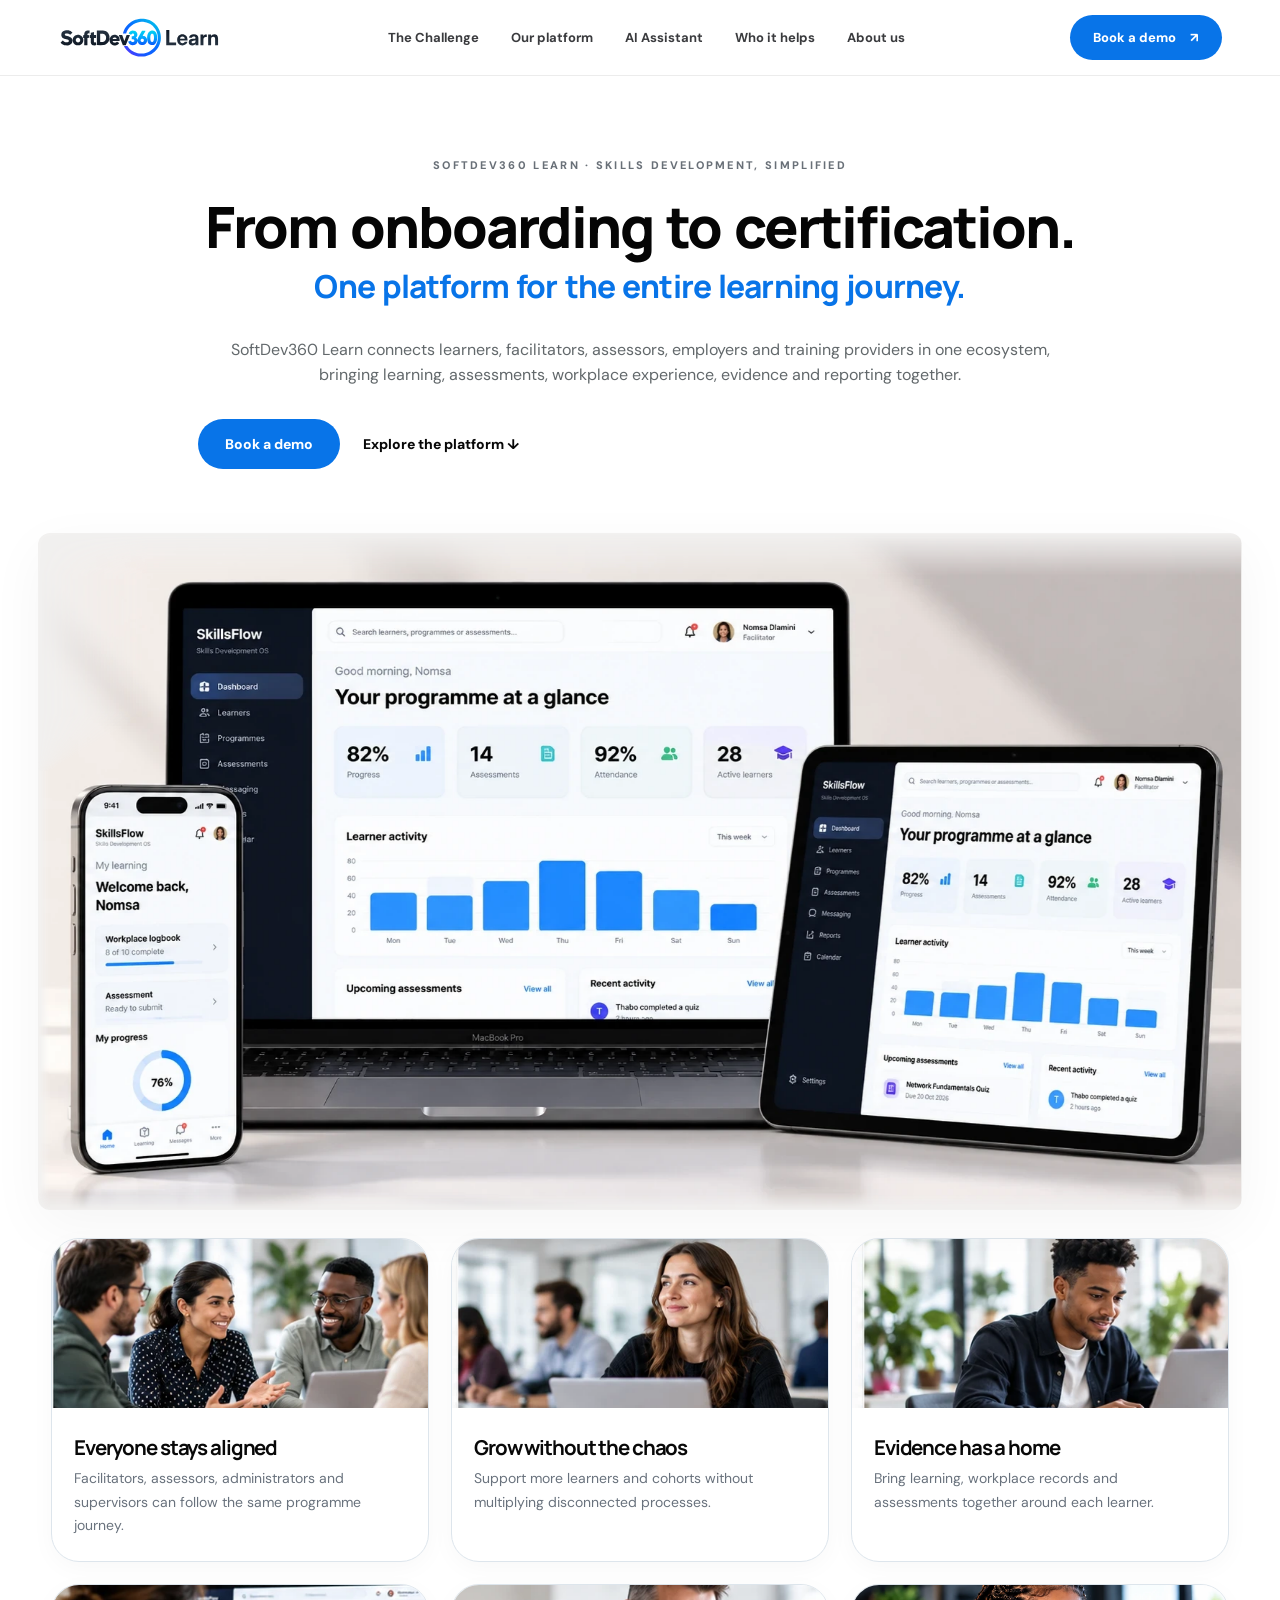
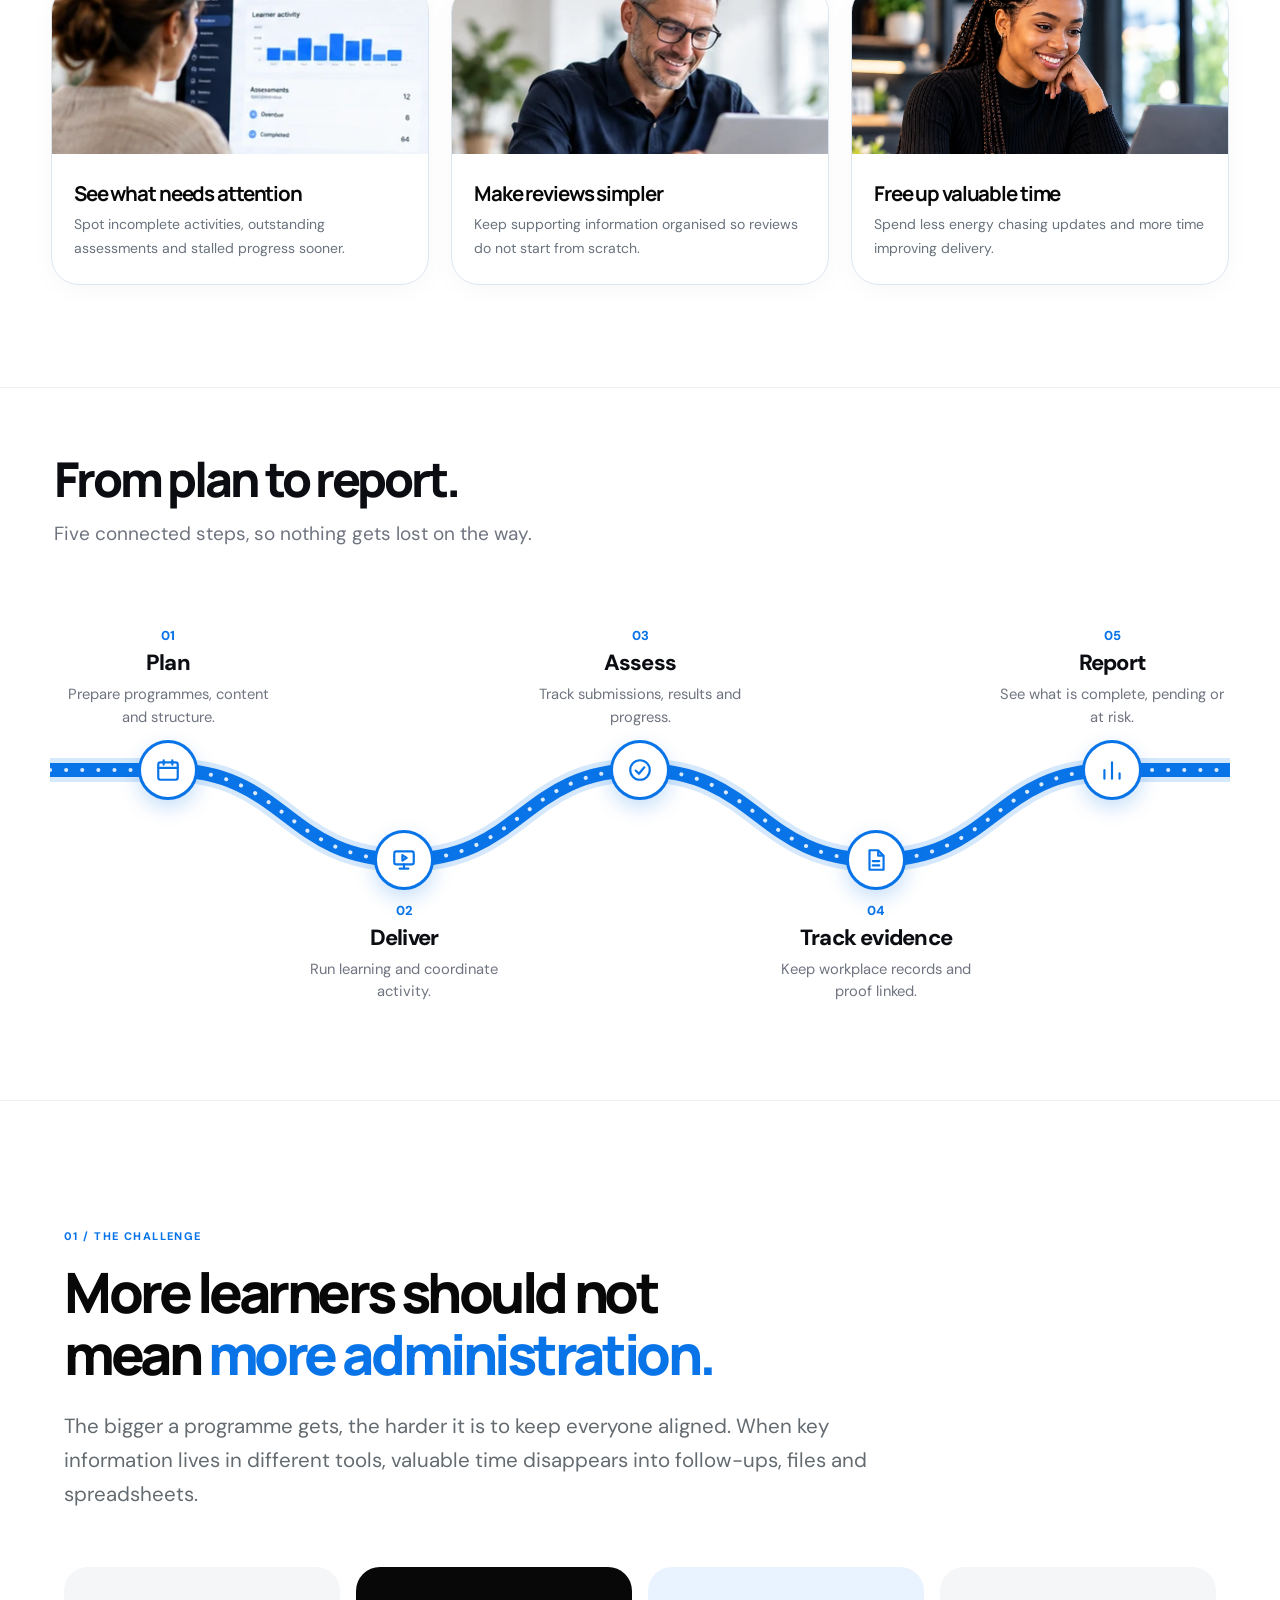
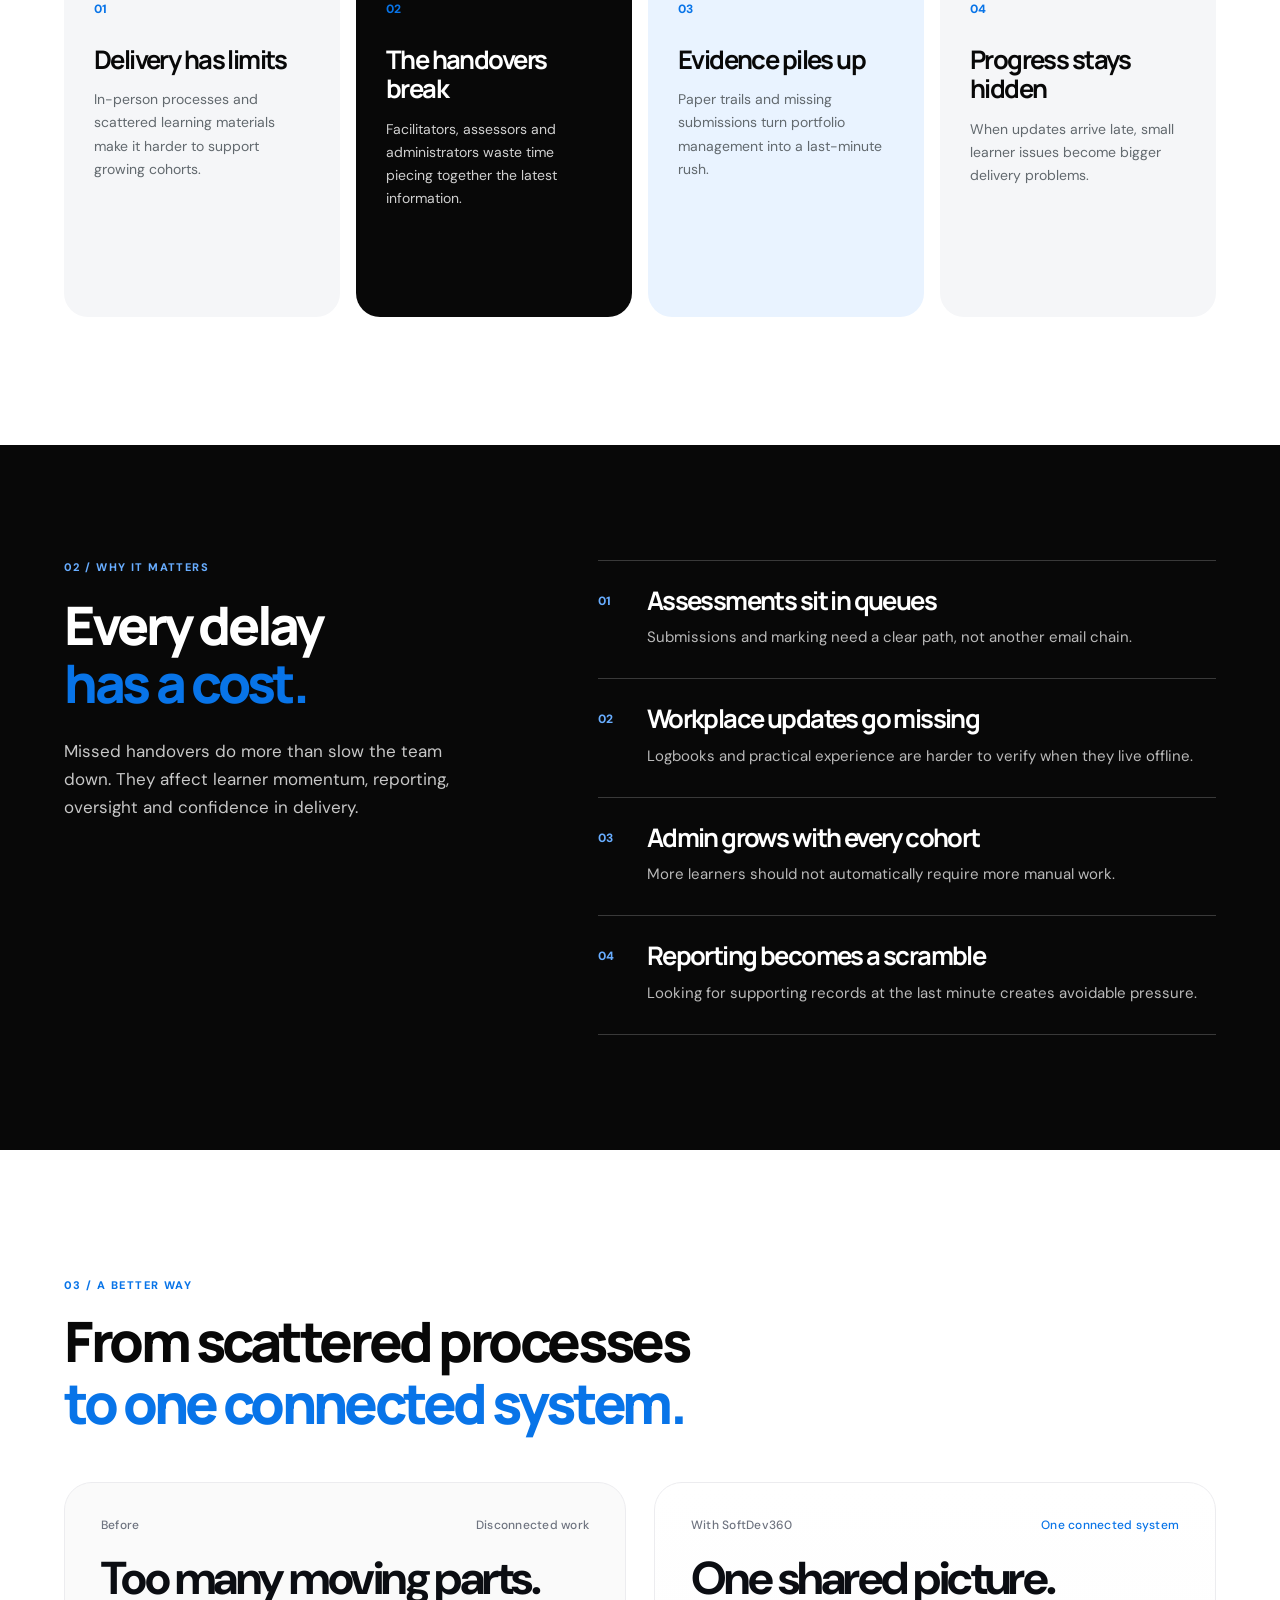
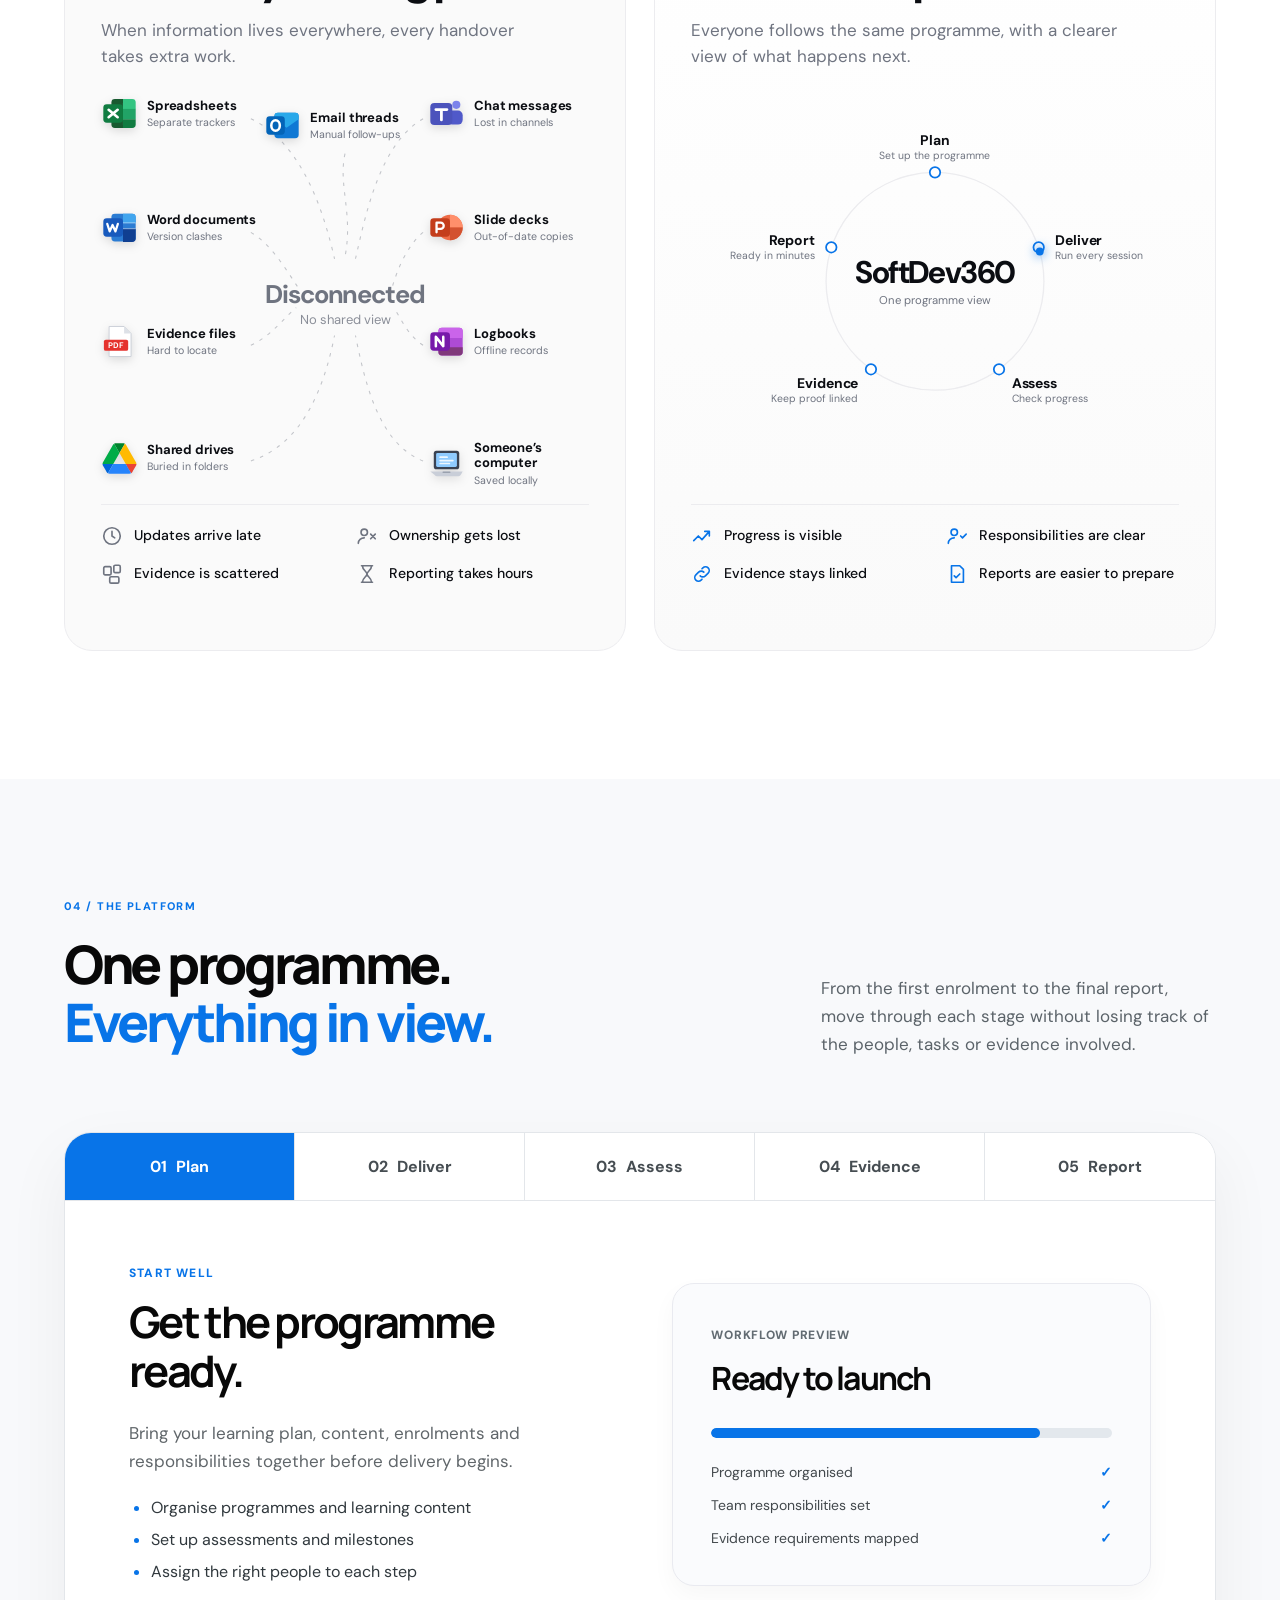
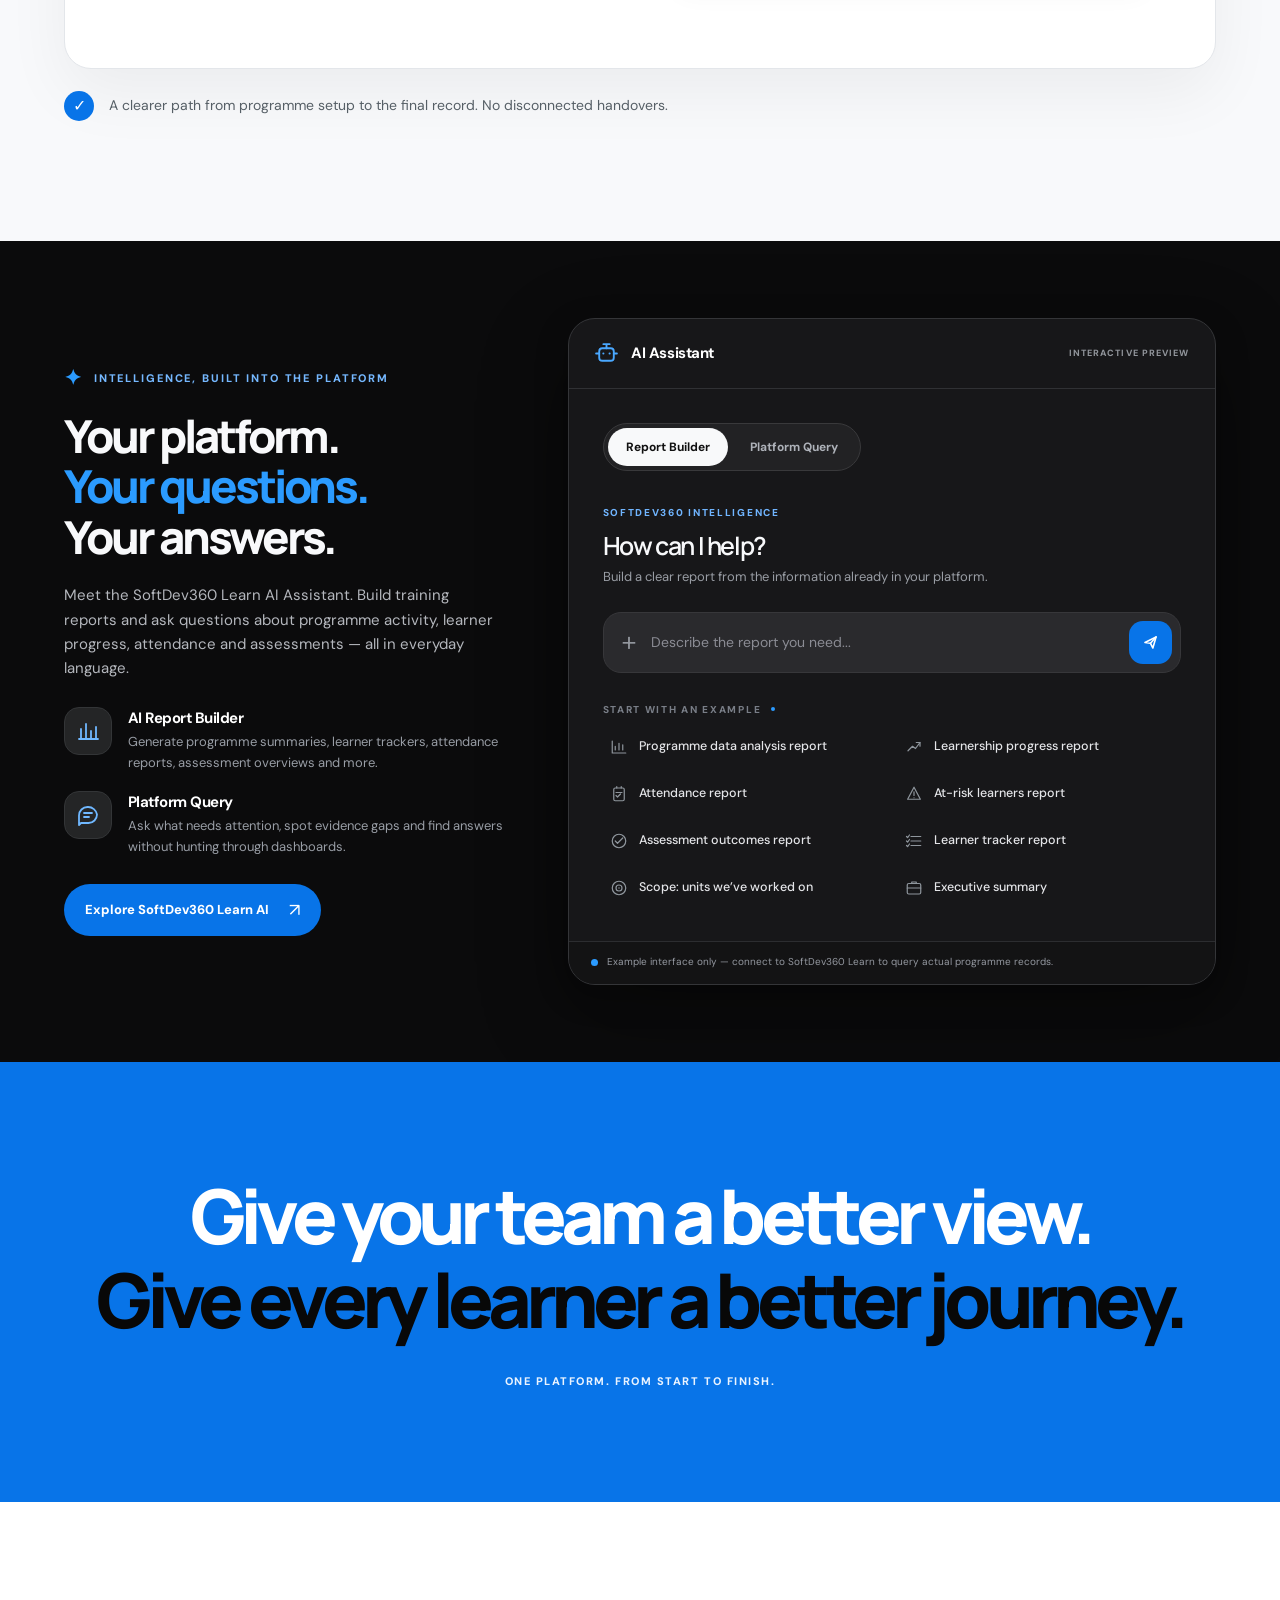
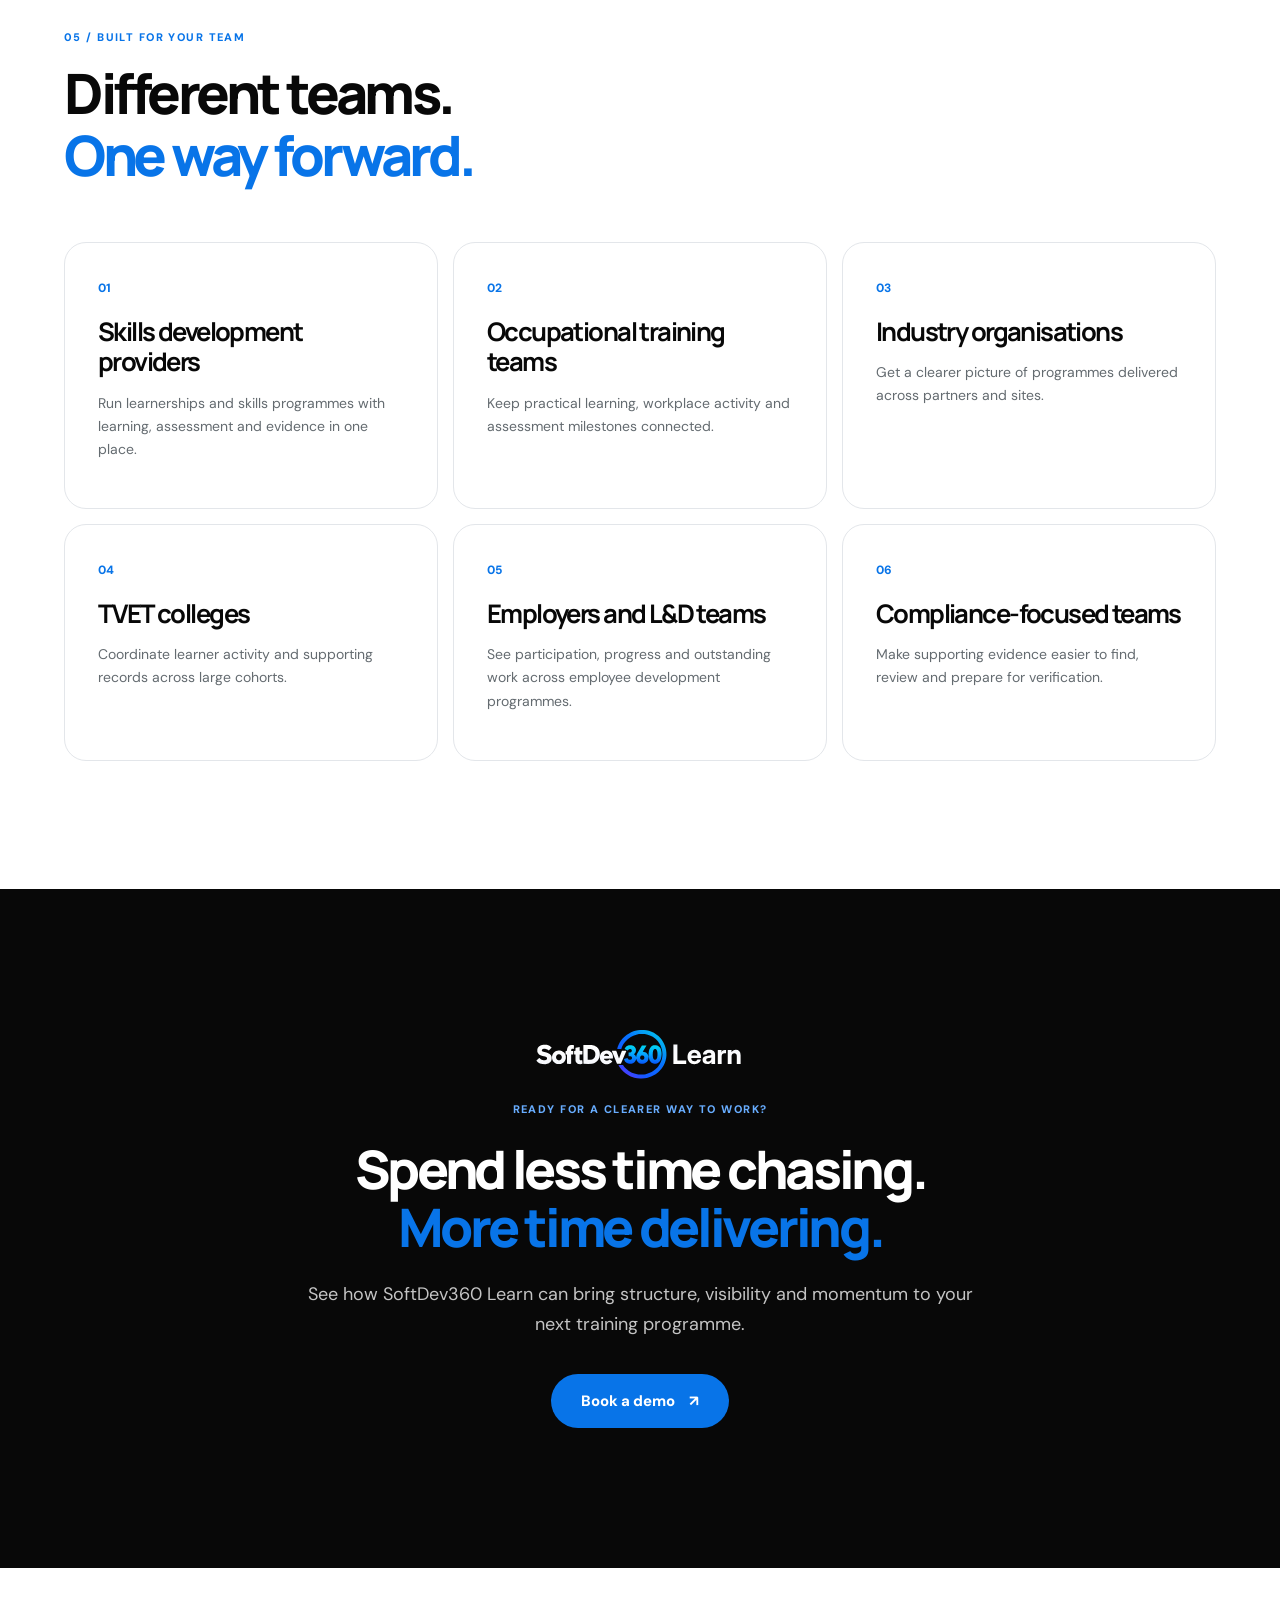
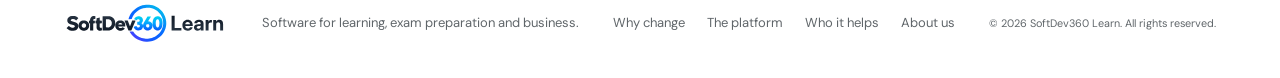
==== commit a8a33f5e: "Use 360 circle favicon" ====
--- a/index.html
+++ b/index.html
@@ -11,7 +11,7 @@
 <link crossorigin="" href="https://fonts.gstatic.com" rel="preconnect"/>
 <link href="https://fonts.googleapis.com/css2?family=DM+Sans:wght@400;500;600;700&amp;family=Manrope:wght@400;500;600;700;800&amp;display=swap" rel="stylesheet"/>
 <link href="styles.css" rel="stylesheet"/>
-<link as="image" href="assets/skillsflow-devices.webp" rel="preload"/><link href="assets/favicon.svg" rel="icon" type="image/svg+xml"/></head>
+<link as="image" href="assets/skillsflow-devices.webp" rel="preload"/><link href="assets/favicon-360.svg" rel="icon" type="image/svg+xml"/></head>
 <body>
 <header class="topbar">
 <a aria-label="SoftDev360 Learn home" class="brand brand-logo-link" href="#top"><img alt="SoftDev360 Learn" class="brand-logo-image" decoding="async" height="376" loading="eager" src="assets/softdev360-light.svg" width="1022"/></a>
@@ -211,4 +211,4 @@
 </main>
 <footer><a aria-label="SoftDev360 Learn home" class="brand footer-brand brand-logo-link" href="#top"><img alt="SoftDev360 Learn" class="brand-logo-image" decoding="async" height="376" loading="eager" src="assets/softdev360-light.svg" width="1022"/></a><p>Software for learning, exam preparation and business.</p><div><a href="#reality">Why change</a><a href="#workflow">The platform</a><a href="#ecosystem">Who it helps</a><a href="about.html">About us</a></div><small>© 2026 SoftDev360 Learn. All rights reserved.</small></footer>
 <script src="script.js"></script>
-</body></html>+</body></html>
--- a/styles.css
+++ b/styles.css
@@ -781,6 +781,61 @@
 @media (prefers-reduced-motion: reduce) {
   .timeline-tracer, .core-progress i { animation: none !important; }
   .pulse-dot, .bridge-spark { display: none; }
+}
+
+/* Mobile-first cleanup and responsive pass. */
+.line-art, .nodes, .paper-stack,
+.outcome-card::after,
+.about-product-copy::after,
+.thread { display: none !important; }
+
+.outcome-card:hover,
+.outcome-card.reveal.visible:hover { transform: none; box-shadow: 0 12px 30px rgba(15, 28, 45, .06); }
+
+@media (max-width: 700px) {
+  body { overflow-x: hidden; }
+  .topbar { position: sticky; top: 0; z-index: 20; height: 64px; padding: 0 18px; }
+  .brand-logo-image { width: 142px; height: auto; }
+  .nav-cta { padding: 11px 14px; font-size: 11px; }
+  .nav-cta span { display: none; }
+  .menu { width: 34px; height: 34px; }
+
+  .hero { padding: 54px 18px 0; text-align: left; }
+  .hero-content { width: 100%; }
+  .hero .eyebrow { font-size: 9px; letter-spacing: .11em; line-height: 1.5; }
+  .hero h1 { font-size: clamp(42px, 12vw, 62px); line-height: 1.02; letter-spacing: -.075em; margin: 18px 0 22px; }
+  .hero-heading-line { display: block; }
+  .hero-copy { max-width: 100%; margin: 0 0 25px; font-size: 16px; line-height: 1.55; }
+  .hero-actions { justify-content: flex-start; gap: 12px; }
+  .hero-actions .button { padding: 14px 18px; font-size: 13px; }
+  .hero-actions .text-link { font-size: 13px; }
+  .product-stage { margin: 34px -18px 0; border-radius: 22px 22px 0 0; }
+  .product-stage img { width: 130%; max-width: none; transform: translateX(-12%); }
+
+  .section, .sfpipe-section, .workflow, .cost-section { padding-left: 18px; padding-right: 18px; }
+  .display { font-size: clamp(34px, 10vw, 50px); line-height: 1.04; }
+  .lead { font-size: 16px; line-height: 1.55; }
+  .problem-grid, .outcome-grid, .audience-strip { grid-template-columns: 1fr; gap: 14px; }
+  .problem-card { min-height: 0; padding: 24px; border-radius: 20px; }
+  .problem-card h3 { font-size: 26px; margin-top: 22px; }
+  .problem-card p { font-size: 15px; line-height: 1.55; margin-bottom: 0; }
+
+  .workflow-shell { margin-top: 30px; border-radius: 18px; }
+  .workflow-tabs { display: flex; overflow-x: auto; scrollbar-width: none; }
+  .workflow-tabs::-webkit-scrollbar { display: none; }
+  .workflow-tabs button { flex: 0 0 116px; padding: 16px 10px; font-size: 12px; }
+  .workflow-tabs b { display: block; margin: 0 0 3px; }
+  .workflow-panel { grid-template-columns: 1fr; gap: 28px; padding: 26px 20px; min-height: 0; }
+  .stage-copy h3 { font-size: 34px; margin: 13px 0 15px; }
+  .stage-copy p, .stage-copy ul { font-size: 15px; }
+
+  .outcome-card { min-height: 0; padding: 22px; border-radius: 18px; }
+  .outcome-media { aspect-ratio: 16 / 9; }
+  .outcome-grid h3 { font-size: 22px; }
+  .outcome-grid p { font-size: 14px; line-height: 1.55; }
+  /* Keep complex desktop-only motion from creating clipped or overlapping cards. */
+  .moving-parts .mp-node, .sfba-node { animation: none !important; }
+  .sfba-gap, .fragment-lines, .connected-lines { animation: none !important; }
 }
 
 
